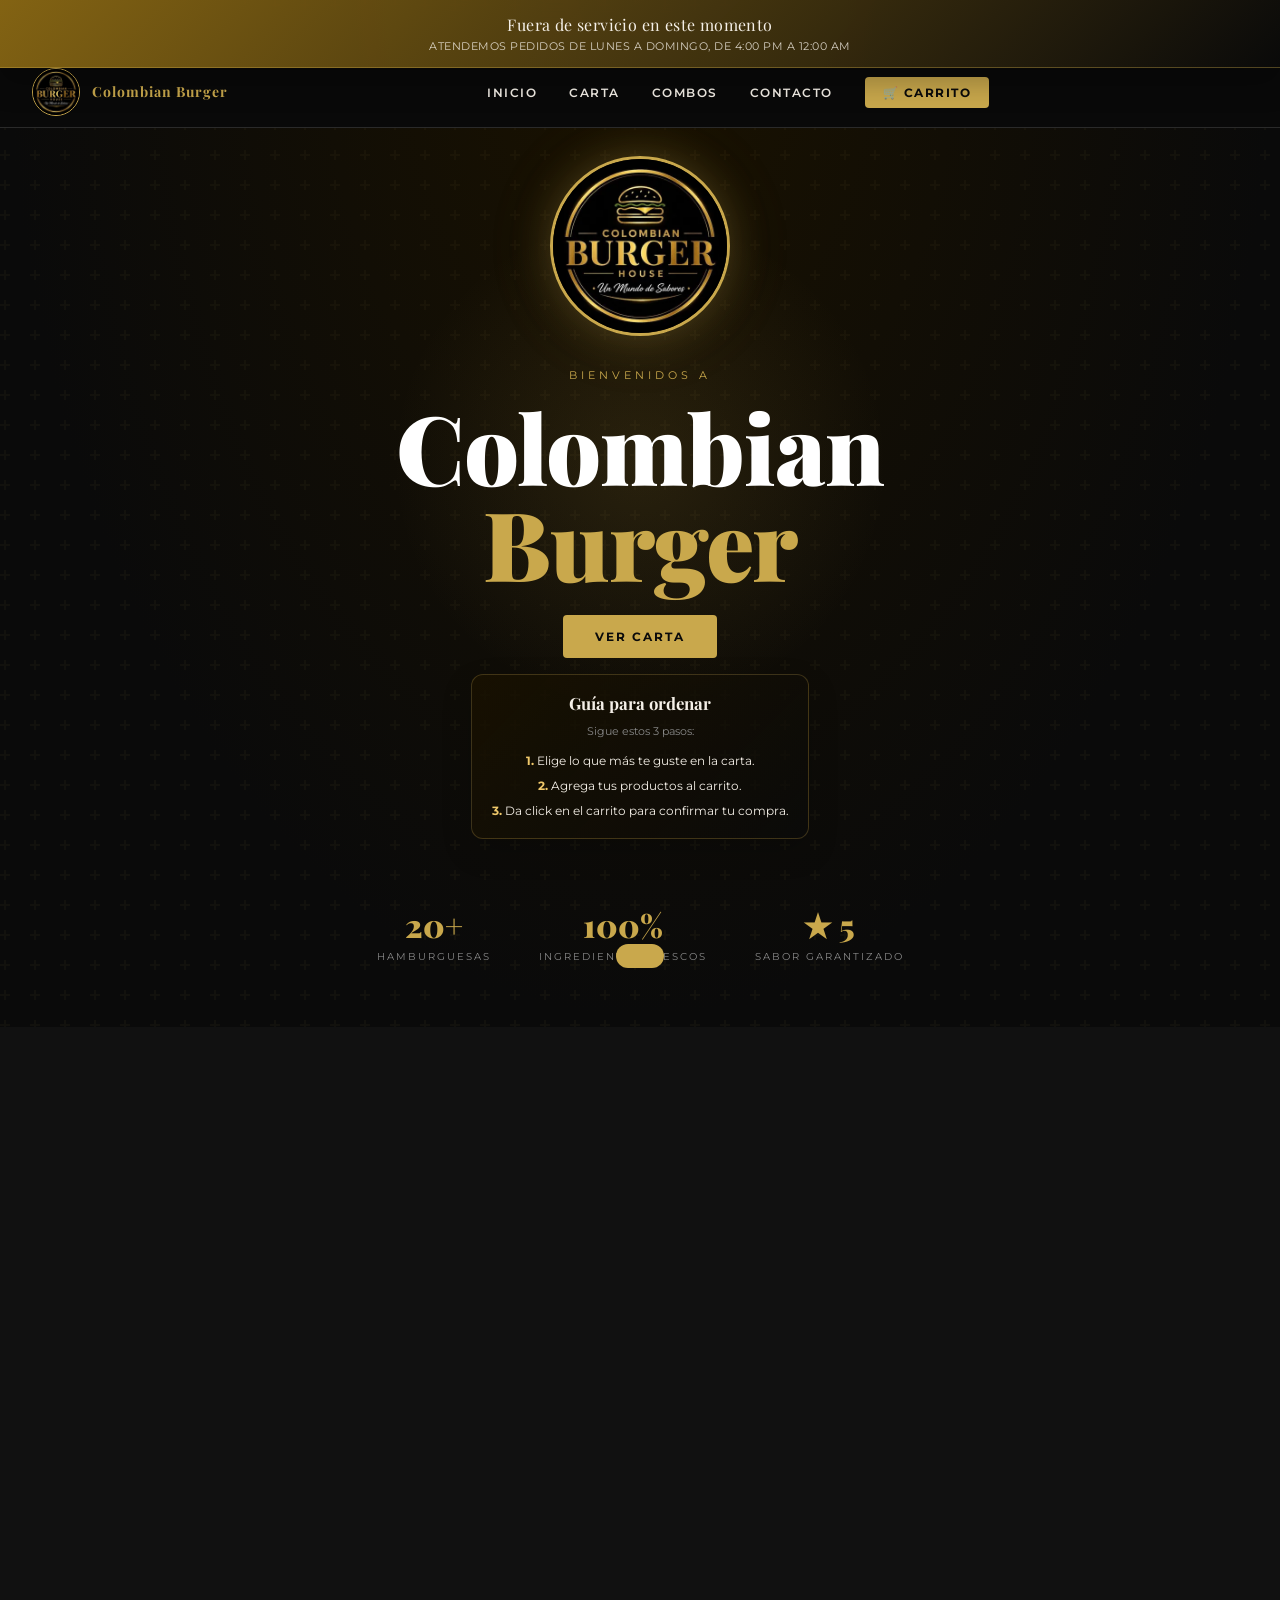
==== index.html @ 07d41d8b "Placehober" ====
﻿<!DOCTYPE html>
<html lang="es">
<head>
<meta charset="UTF-8">
<meta name="viewport" content="width=device-width, initial-scale=1.0">
<title>Colombian Burger House – Un Mundo de Sabores</title>
<link rel="preconnect" href="https://fonts.googleapis.com">
<link rel="preconnect" href="https://fonts.gstatic.com" crossorigin>
<link rel="preload" as="image" href="./Images/logo.webp" fetchpriority="high">
<link rel="icon" type="image/webp" href="./Images/logo.webp">
<link href="https://fonts.googleapis.com/css2?family=Playfair+Display:wght@700;900&family=Montserrat:wght@400;500;600;700&family=Dancing+Script:wght@700&display=swap" rel="stylesheet">
<link rel="stylesheet" href="./styles.css">
<script src="./menu-data.js" defer></script>
<script src="./app.js" defer></script>
</head>
<body>

<div class="service-alert" id="serviceAlert">
  <div class="service-alert-title">Fuera de servicio en este momento</div>
  <div class="service-alert-text">Atendemos pedidos de lunes a domingo, de 4:00 pm a 12:00 am</div>
</div>

<!-- NAV -->
<nav>
  <a href="#inicio" class="nav-logo">
    <img src="./Images/logo.webp" alt="Logo Colombian Burger House" width="384" height="384" loading="eager" decoding="async" onerror="this.style.display='none'">
    <div class="nav-logo-text">
      <div class="brand">Colombian Burger</div>
    </div>
  </a>
  <ul class="nav-links" id="navLinks">
    <li><a href="#inicio">Inicio</a></li>
    <li><a href="#carta">Carta</a></li>
    <li><a href="#combos">Combos</a></li>
    <li><a href="#contacto">Contacto</a></li>
    <li><a href="#" class="cart-btn" onclick="toggleCart(event)">🛒 Carrito <span class="cart-badge" id="cartBadge">0</span></a></li>
  </ul>
  <div class="nav-actions">
    <a href="#" class="cart-btn mobile-cart-btn" onclick="toggleCart(event)" id="mobileCartBtn">🛒 <span class="cart-badge" id="cartBadge2">0</span></a>
    <div class="hamburger" onclick="toggleMenu()" id="hamburger">
      <span></span><span></span><span></span>
    </div>
  </div>
</nav>

<!-- HERO -->
<section id="inicio">
  <div class="hero-glow"></div>
  <img class="hero-logo" src="./Images/logo.webp" alt="Colombian Burger House" width="384" height="384" loading="eager" decoding="async" fetchpriority="high" onerror="this.outerHTML='<div style=\'width:180px;height:180px;border-radius:50%;border:3px solid var(--gold);background:#1a1200;display:flex;align-items:center;justify-content:center;font-size:4rem;margin-bottom:2rem;\'>🍔</div>'">
  <p class="hero-eyebrow">Bienvenidos a</p>
  <h1 class="hero-title">Colombian<br><span>Burger</span></h1>
  <div class="hero-cta">
    <a href="#carta" class="btn-primary">Ver Carta</a>
    <div class="hero-guide" aria-label="Guía rápida de uso de la página">
      <div class="hero-guide-label">Guía para ordenar</div>
      <div class="hero-guide-text">Sigue estos 3 pasos:</div>
      <ul class="hero-guide-list">
        <li><strong>1.</strong> Elige lo que más te guste en la carta.</li>
        <li><strong>2.</strong> Agrega tus productos al carrito.</li>
        <li><strong>3.</strong> Da click en el carrito para confirmar tu compra.</li>
      </ul>
    </div>
  </div>
  <div class="hero-stats">
    <div class="stat"><div class="stat-num">20+</div><div class="stat-label">Hamburguesas</div></div>
    <div class="stat"><div class="stat-num">100%</div><div class="stat-label">Ingredientes Frescos</div></div>
    <div class="stat"><div class="stat-num">★ 5</div><div class="stat-label">Sabor Garantizado</div></div>
  </div>
</section>

<!-- CARTA -->
<section id="carta">
  <div class="section-header">
    <span class="section-eyebrow">Nuestra</span>
    <h2 class="section-title">Carta Completa</h2>
    <div class="gold-line"></div>
  </div>

  <div class="category-tabs" id="categoryTabs">
    <button class="tab-btn active" onclick="filterMenu('all', this)">Todo</button>
    <button class="tab-btn" onclick="filterMenu('hamburguesas', this)">🍔 Hamburguesas</button>
    <button class="tab-btn" onclick="filterMenu('perros', this)">🌭 Perros Calientes</button>
    <button class="tab-btn" onclick="filterMenu('favoritos', this)">⭐ Favoritos de la Casa</button>
    <button class="tab-btn" onclick="filterMenu('fast', this)">⚡ Fast Food</button>
    <button class="tab-btn" onclick="filterMenu('patacones', this)">🟡 Patacones</button>
    <button class="tab-btn" onclick="filterMenu('salchipapas', this)">🍟 Salchipapas</button>
    <button class="tab-btn" onclick="filterMenu('maicitos', this)">🌽 Maicitos</button>
    <button class="tab-btn" onclick="filterMenu('sandwiches', this)">🥪 Sándwiches</button>
    <button class="tab-btn" onclick="filterMenu('arepas', this)">🫓 Arepas</button>
    <button class="tab-btn" onclick="filterMenu('recomendados', this)">⭐ Recomendados</button>
    <button class="tab-btn" onclick="filterMenu('bebidas', this)">🥤 Bebidas</button>
    <button class="tab-btn" onclick="filterMenu('adicionales', this)">➕ Adicionales</button>
  </div>

  <div class="menu-grid" id="menuGrid"></div>
</section>

<!-- CONTACTO -->
<section id="contacto">
  <div class="section-header">
    <span class="section-eyebrow">Encuéntranos</span>
    <h2 class="section-title">Contacto</h2>
    <div class="gold-line"></div>
  </div>

  <div class="contact-grid">
    <div class="contact-info">
      <h3>Colombian Burger House</h3>
      <p>Somos más que una hamburguesería — somos una experiencia. Cada bite es un viaje de sabores colombianos únicos preparados con amor.</p>

      <div class="contact-item">
        <div class="contact-icon">📞</div>
        <div class="contact-item-text">
          <div class="contact-item-label">Teléfono / WhatsApp</div>
          <div class="contact-item-value">315 674 2767</div>
        </div>
      </div>

      <div class="contact-item">
        <div class="contact-icon">🕐</div>
        <div class="contact-item-text">
          <div class="contact-item-label">Horario</div>
          <div class="contact-item-value" id="businessHoursText">Lun – Dom: 4:00 pm – 12:00 am</div>
          <div class="contact-item-label" id="businessStatusText">Verificando horario...</div>
        </div>
      </div>

      <div class="contact-item">
        <div class="contact-icon">🍔</div>
        <div class="contact-item-text">
          <div class="contact-item-label">Servicio</div>
          <div class="contact-item-value">Domicilios · Para llevar · En sitio</div>
        </div>
      </div>
    </div>

    <div class="whatsapp-card">
      <span class="wa-icon">💬</span>
      <h3>¡Pide por WhatsApp!</h3>
      <p>La forma más rápida y fácil de hacer tu pedido. Escríbenos y te atendemos al instante.</p>
      <span class="wa-number">315 674 2767</span>
      <a href="https://wa.me/573156742767?text=Hola!%20Quiero%20hacer%20un%20pedido%20de%20Colombian%20Burger%20House%20%F0%9F%8D%94" target="_blank" rel="noopener noreferrer" class="btn-whatsapp">
        💬 Chatear ahora
      </a>
      <p class="whatsapp-response-note">Respuesta inmediata en horario de atención</p>
    </div>
  </div>
</section>

<!-- FOOTER -->
<footer>
  <div class="footer-logo">COLOMBIAN BURGER HOUSE</div>
  <div class="footer-sub">Un Mundo de Sabores</div>
  <div class="footer-links">
    <a href="#inicio">Inicio</a>
    <a href="#carta">Carta</a>
    <a href="#combos">Combos</a>
    <a href="#contacto">Contacto</a>
    <a href="https://wa.me/573156742767" target="_blank" rel="noopener noreferrer">WhatsApp</a>
  </div>
  <div class="footer-copy">© 2024 Colombian Burger House · Todos los derechos reservados</div>
  <div class="footer-hours">Horario: Lun – Dom · 4:00 pm – 12:00 am</div>
  <div class="footer-status" id="footerBusinessStatus">Verificando horario...</div>
</footer>

<!-- CART OVERLAY & SIDEBAR -->
<div class="cart-overlay" id="cartOverlay" onclick="toggleCart(event)"></div>
<div class="cart-sidebar" id="cartSidebar">
  <div class="cart-header">
    <h2>🛒 Tu Pedido</h2>
    <button class="close-cart" onclick="toggleCart(event)">✕</button>
  </div>
  <div class="cart-items" id="cartItems">
    <div class="cart-empty">
      <div class="empty-icon">🍔</div>
      <p>Tu carrito está vacío.<br>¡Agrega algo delicioso!</p>
    </div>
  </div>
  <div class="cart-footer" id="cartFooter" style="display:none;">
    <div class="cart-total-row">
      <span class="cart-total-label">Total</span>
      <span class="cart-total-num" id="cartTotal">$0</span>
    </div>
    <div class="cart-actions">
      <button class="whatsapp-order" onclick="orderWhatsApp()">💬 Pedir por WhatsApp</button>
      <button class="clear-cart-btn" onclick="clearCart()">Vaciar carrito</button>
    </div>
    <p class="cart-note">Serás redirigido a WhatsApp con tu pedido</p>
  </div>
</div>

<!-- TOAST -->
<div class="toast" id="toast"></div>
<div class="option-modal" id="optionModal" onclick="closeOptionModal(event)">
  <div class="option-card" onclick="event.stopPropagation()">
    <div class="option-title" id="optionModalTitle">Elige una opción</div>
    <div class="option-text" id="optionModalText">Selecciona el sabor para continuar.</div>
    <select class="option-select" id="optionSelect">
      <option value="">Selecciona una opción</option>
    </select>
    <div class="option-actions">
      <button class="btn-outline" type="button" onclick="closeOptionModal()">Cancelar</button>
      <button class="btn-primary" type="button" onclick="confirmOptionSelection()">Agregar</button>
    </div>
  </div>
</div>

<div class="option-modal" id="orderModal" onclick="closeOrderModal(event)">
  <div class="option-card" onclick="event.stopPropagation()">
    <div class="option-title">Completar pedido</div>
    <div class="option-text" id="orderModalIntro">Cuéntanos cómo quieres recibir tu pedido para enviarlo listo por WhatsApp.</div>
    <div class="order-form">
      <div class="field-group">
        <label class="field-label" for="serviceType">Tipo de pedido</label>
        <select class="field-select" id="serviceType" onchange="handleServiceTypeChange()">
          <option value="mesa">En mesa</option>
          <option value="domicilio">Domicilio</option>
          <option value="recoger">Para recoger</option>
        </select>
      </div>
      <div class="field-grid">
        <div class="field-group">
          <label class="field-label" for="customerName">Nombre</label>
          <input class="field-input" id="customerName" type="text" placeholder="Tu nombre">
        </div>
      </div>
      <div class="field-grid" id="mesaGrid" style="display:none;">
        <div class="field-group">
          <label class="field-label" for="tableNumber">Número de mesa</label>
          <input class="field-input" id="tableNumber" type="text" placeholder="Esta en el codigo QR del servilletero">
        </div>
      </div>
      <div class="field-grid" id="contactGrid" style="display:none;">
        <div class="field-group">
          <label class="field-label" for="customerPhone">Teléfono</label>
          <input class="field-input" id="customerPhone" type="tel" placeholder="Ej: 3001234567">
        </div>
        <div class="field-group">
          <label class="field-label" for="paymentMethod">Medio de pago</label>
          <select class="field-select" id="paymentMethod">
            <option value="">Selecciona una opción</option>
            <option value="Efectivo">Efectivo</option>
            <option value="Transferencia">Transferencia</option>
            <option value="Tarjeta">Tarjeta</option>
          </select>
        </div>
      </div>
      <div class="field-grid" id="deliveryGrid" style="display:none;">
        <div class="field-group">
          <label class="field-label" for="customerAddress">Dirección</label>
          <input class="field-input" id="customerAddress" type="text" placeholder="Ej: Calle 10 # 20-30">
        </div>
        <div class="field-group">
          <label class="field-label" for="customerNeighborhood">Barrio</label>
          <input class="field-input" id="customerNeighborhood" type="text" placeholder="Ej: Centro">
        </div>
      </div>
      <div class="field-group">
        <label class="field-label" for="orderNotes">Observaciones</label>
        <textarea class="field-textarea" id="orderNotes" placeholder="Ej: sin cebolla, pagaré con 50 mil, tocar al llegar"></textarea>
        <div class="field-note" id="orderFieldNote">Solo se mostrarán los campos que apliquen según el tipo de pedido.</div>
      </div>
    </div>
    <div class="option-actions order-actions">
      <button class="btn-outline" type="button" onclick="closeOrderModal()">Cancelar</button>
      <button class="btn-primary" type="button" onclick="submitOrderWhatsApp()">Enviar pedido</button>
    </div>
  </div>
</div>

<!-- SCROLL TOP -->
<button class="scroll-top" id="scrollTop" onclick="window.scrollTo({top:0,behavior:'smooth'})">↑</button>

</body>
</html>
---- styles.css ----
:root {
  --gold: #C9A84C;
  --gold-light: #F0C96B;
  --gold-dark: #8B6914;
  --black: #0A0A0A;
  --dark: #111111;
  --dark-card: #181818;
  --dark-border: #2a2a2a;
  --white: #FFFFFF;
  --off-white: #F5F0E8;
  --gray: #888;
}

* { margin: 0; padding: 0; box-sizing: border-box; }

html { scroll-behavior: smooth; }

body {
  font-family: 'Montserrat', sans-serif;
  background: var(--black);
  color: var(--white);
  min-height: 100vh;
  overflow-x: hidden;
}

.service-alert {
  position: fixed;
  top: 0;
  left: 0;
  right: 0;
  z-index: 1100;
  display: none;
  padding: 0.9rem 1.25rem;
  text-align: center;
  background:
    linear-gradient(135deg, rgba(139,105,20,0.94), rgba(10,10,10,0.98)),
    radial-gradient(circle at top, rgba(240,201,107,0.16), transparent 60%);
  border-bottom: 1px solid rgba(201,168,76,0.35);
  box-shadow: 0 14px 30px rgba(0,0,0,0.28);
  backdrop-filter: blur(10px);
}

.service-alert.open { display: block; }

.service-alert-title {
  font-family: 'Playfair Display', serif;
  font-size: 1rem;
  color: var(--off-white);
  letter-spacing: 0.4px;
  margin-bottom: 0.2rem;
}

.service-alert-text {
  font-size: 11px;
  color: rgba(245,240,232,0.82);
  letter-spacing: 0.5px;
  text-transform: uppercase;
}

body.service-alert-visible nav {
  top: 56px;
}

body.service-alert-visible #inicio {
  padding-top: 156px;
}

nav {
  position: fixed;
  top: 0;
  left: 0;
  right: 0;
  z-index: 1000;
  background: rgba(10,10,10,0.97);
  border-bottom: 1px solid var(--dark-border);
  backdrop-filter: blur(10px);
  display: flex;
  align-items: center;
  justify-content: space-between;
  padding: 0 2rem;
  height: 72px;
}

.nav-logo {
  display: flex;
  align-items: center;
  gap: 12px;
  text-decoration: none;
}

.nav-logo img {
  height: 48px;
  width: 48px;
  border-radius: 50%;
  object-fit: cover;
  border: 1.5px solid var(--gold);
}

.nav-logo-text {
  line-height: 1.1;
}

.nav-logo-text .brand {
  font-family: 'Playfair Display', serif;
  font-size: 14px;
  color: var(--gold);
  font-weight: 700;
  letter-spacing: 1px;
}

.nav-logo-text .sub {
  font-size: 9px;
  color: var(--gray);
  letter-spacing: 2px;
  text-transform: uppercase;
}

.nav-links {
  display: flex;
  gap: 2rem;
  list-style: none;
  align-items: center;
}

.nav-links a {
  text-decoration: none;
  color: var(--off-white);
  font-size: 12px;
  font-weight: 600;
  letter-spacing: 1.5px;
  text-transform: uppercase;
  transition: color 0.2s;
}

.nav-links a:hover { color: var(--gold); }

.nav-actions {
  display: flex;
  gap: 1rem;
  align-items: center;
}

.cart-btn {
  background: var(--gold);
  color: var(--black) !important;
  padding: 8px 18px !important;
  border-radius: 4px;
  font-weight: 700 !important;
  position: relative;
  transition: background 0.2s !important;
}

.cart-btn:hover { background: var(--gold-light) !important; color: var(--black) !important; }

.mobile-cart-btn {
  display: none;
  font-size: 12px;
  font-weight: 700;
  letter-spacing: 1px;
  text-transform: uppercase;
  padding: 8px 14px !important;
  text-decoration: none;
  align-items: center;
  justify-content: center;
}

.cart-badge {
  position: absolute;
  top: -6px;
  right: -6px;
  background: #e74c3c;
  color: white;
  border-radius: 50%;
  width: 18px;
  height: 18px;
  font-size: 10px;
  display: flex;
  align-items: center;
  justify-content: center;
  font-weight: 700;
  display: none;
}

.hamburger { display: none; flex-direction: column; gap: 5px; cursor: pointer; }
.hamburger span { display: block; width: 24px; height: 2px; background: var(--gold); border-radius: 2px; }

#inicio {
  min-height: 100vh;
  display: flex;
  flex-direction: column;
  align-items: center;
  justify-content: center;
  text-align: center;
  padding: 100px 2rem 4rem;
  position: relative;
  background: radial-gradient(ellipse at center top, #1a1200 0%, var(--black) 70%);
  overflow: hidden;
}

#inicio::before {
  content: '';
  position: absolute;
  inset: 0;
  background: url("data:image/svg+xml,%3Csvg width='60' height='60' viewBox='0 0 60 60' xmlns='http://www.w3.org/2000/svg'%3E%3Cg fill='none' fill-rule='evenodd'%3E%3Cg fill='%23C9A84C' fill-opacity='0.04'%3E%3Cpath d='M36 34v-4h-2v4h-4v2h4v4h2v-4h4v-2h-4zm0-30V0h-2v4h-4v2h4v4h2V6h4V4h-4zM6 34v-4H4v4H0v2h4v4h2v-4h4v-2H6zM6 4V0H4v4H0v2h4v4h2V6h4V4H6z'/%3E%3C/g%3E%3C/g%3E%3C/svg%3E");
  opacity: 1;
}

.hero-glow {
  position: absolute;
  width: 500px;
  height: 500px;
  border-radius: 50%;
  background: radial-gradient(circle, rgba(201,168,76,0.12) 0%, transparent 70%);
  top: 50%;
  left: 50%;
  transform: translate(-50%, -60%);
  pointer-events: none;
}

.hero-logo {
  width: 180px;
  height: 180px;
  border-radius: 50%;
  border: 3px solid var(--gold);
  box-shadow: 0 0 40px rgba(201,168,76,0.25), 0 0 80px rgba(201,168,76,0.08);
  margin-bottom: 2rem;
  object-fit: cover;
  position: relative;
  animation: fadeInDown 0.8s ease both;
}

@keyframes fadeInDown {
  from { opacity: 0; transform: translateY(-30px); }
  to { opacity: 1; transform: translateY(0); }
}

@keyframes fadeInUp {
  from { opacity: 0; transform: translateY(30px); }
  to { opacity: 1; transform: translateY(0); }
}

.hero-eyebrow {
  font-size: 11px;
  letter-spacing: 4px;
  text-transform: uppercase;
  color: var(--gold);
  margin-bottom: 1rem;
  animation: fadeInUp 0.8s 0.2s ease both;
}

.hero-title {
  font-family: 'Playfair Display', serif;
  font-size: clamp(2.8rem, 8vw, 6rem);
  font-weight: 900;
  line-height: 1;
  letter-spacing: -1px;
  margin-bottom: 0.3rem;
  animation: fadeInUp 0.8s 0.3s ease both;
}

.hero-title span { color: var(--gold); }

.hero-sub {
  font-family: 'Dancing Script', cursive;
  font-size: clamp(1.2rem, 3vw, 1.8rem);
  color: var(--gold-light);
  margin-bottom: 2.5rem;
  animation: fadeInUp 0.8s 0.4s ease both;
}

.hero-cta {
  display: flex;
  flex-direction: column;
  gap: 1.25rem;
  justify-content: center;
  align-items: center;
  margin-top: 1.25rem;
  animation: fadeInUp 0.8s 0.5s ease both;
}

.btn-primary {
  background: var(--gold);
  color: var(--black);
  text-decoration: none;
  padding: 14px 32px;
  font-weight: 700;
  font-size: 12px;
  letter-spacing: 2px;
  text-transform: uppercase;
  border-radius: 4px;
  transition: background-color 0.2s, color 0.2s, transform 0.2s;
  border: none;
  cursor: pointer;
}

.btn-primary:hover { background: var(--gold-light); transform: translateY(-2px); }

.btn-outline {
  border: 1.5px solid var(--gold);
  color: var(--gold);
  text-decoration: none;
  padding: 14px 32px;
  font-weight: 700;
  font-size: 12px;
  letter-spacing: 2px;
  text-transform: uppercase;
  border-radius: 4px;
  transition: background-color 0.2s, color 0.2s, transform 0.2s, border-color 0.2s;
  cursor: pointer;
  background: transparent;
}

.btn-outline:hover { background: rgba(201,168,76,0.1); transform: translateY(-2px); }

.hero-guide {
  max-width: 460px;
  padding: 1.1rem 1.2rem;
  border-radius: 12px;
  border: 1px solid rgba(201,168,76,0.25);
  background: linear-gradient(135deg, rgba(26,18,0,0.78), rgba(10,10,10,0.62));
  box-shadow: 0 12px 30px rgba(0,0,0,0.18);
  text-align: center;
  backdrop-filter: blur(4px);
  margin: 0 auto;
}

.hero-guide-label {
  font-family: 'Playfair Display', serif;
  font-size: 1.05rem;
  font-weight: 700;
  color: var(--off-white);
  margin-bottom: 0.55rem;
}

.hero-guide-text {
  font-size: 11px;
  color: var(--gray);
  line-height: 1.6;
  margin-bottom: 0.7rem;
}

.hero-guide-list {
  list-style: none;
  padding: 0;
  margin: 0;
  display: grid;
  gap: 0.45rem;
}

.hero-guide-list li {
  font-size: 12px;
  color: var(--off-white);
  line-height: 1.5;
  text-align: center;
}

.hero-guide-whatsapp { color: #25D366; }

.hero-guide-list strong { color: var(--gold-light); }

.hero-cta {
  flex-direction: column;
  align-items: center;
  gap: 1rem;
}

.hero-stats {
  display: flex;
  gap: 3rem;
  margin-top: 4rem;
  animation: fadeInUp 0.8s 0.6s ease both;
  flex-wrap: wrap;
  justify-content: center;
}

.stat { text-align: center; }
.stat-num { font-family: 'Playfair Display', serif; font-size: 2rem; color: var(--gold); font-weight: 900; }
.stat-label { font-size: 10px; letter-spacing: 2px; text-transform: uppercase; color: var(--gray); margin-top: 4px; }

section { padding: 80px 2rem; }

.section-header {
  text-align: center;
  margin-bottom: 3rem;
}

.section-eyebrow {
  font-size: 10px;
  letter-spacing: 4px;
  text-transform: uppercase;
  color: var(--gold);
  margin-bottom: 0.75rem;
  display: block;
}

.section-title {
  font-family: 'Playfair Display', serif;
  font-size: clamp(1.8rem, 4vw, 2.8rem);
  font-weight: 900;
  line-height: 1.1;
}

.gold-line {
  width: 60px;
  height: 2px;
  background: var(--gold);
  margin: 1rem auto 0;
  border-radius: 2px;
}

#carta { background: var(--dark); }
.combos-section { background: var(--black); }

.category-tabs {
  display: flex;
  gap: 0.5rem;
  justify-content: center;
  flex-wrap: wrap;
  margin-bottom: 3rem;
}

.tab-btn {
  background: transparent;
  border: 1.5px solid var(--dark-border);
  color: var(--gray);
  padding: 10px 24px;
  font-family: 'Montserrat', sans-serif;
  font-size: 11px;
  font-weight: 600;
  letter-spacing: 1.5px;
  text-transform: uppercase;
  border-radius: 30px;
  cursor: pointer;
  transition: background-color 0.2s, color 0.2s, border-color 0.2s, transform 0.2s;
}

.tab-btn:hover { border-color: var(--gold); color: var(--gold); }
.tab-btn.active { background: var(--gold); border-color: var(--gold); color: var(--black); }

.menu-grid {
  display: grid;
  grid-template-columns: repeat(auto-fill, minmax(280px, 1fr));
  gap: 1.5rem;
  max-width: 1200px;
  margin: 0 auto;
}

#carta,
#contacto,
footer {
  content-visibility: auto;
  contain-intrinsic-size: 1px 1200px;
}

.menu-grid.menu-grid-sections {
  display: flex;
  flex-direction: column;
  gap: 2rem;
}

.menu-section {
  width: 100%;
}

.menu-section-header {
  margin-bottom: 1rem;
  padding: 0 0.25rem;
}

.menu-section-kicker {
  display: inline-block;
  font-size: 10px;
  font-weight: 700;
  letter-spacing: 3px;
  text-transform: uppercase;
  color: var(--off-white);
  background: rgba(201,168,76,0.14);
  border: 1px solid rgba(201,168,76,0.2);
  border-radius: 999px;
  padding: 0.6rem 0.95rem;
}

.menu-section-grid {
  display: grid;
  grid-template-columns: repeat(auto-fill, minmax(280px, 1fr));
  gap: 1.5rem;
}

.product-card {
  background: var(--dark-card);
  border: 1px solid var(--dark-border);
  border-radius: 12px;
  overflow: hidden;
  transition: transform 0.3s, box-shadow 0.3s, border-color 0.3s;
  display: flex;
  flex-direction: column;
}

.product-card:hover {
  border-color: var(--gold-dark);
  transform: translateY(-4px);
  box-shadow: 0 12px 40px rgba(201,168,76,0.12);
}

.product-img {
  width: 100%;
  height: 200px;
  object-fit: cover;
  display: block;
  background: #1a1a1a;
}

.product-img-placeholder {
  width: 100%;
  height: 180px;
  background: linear-gradient(135deg, #1a1200, #2a1e00);
  display: flex;
  align-items: center;
  justify-content: center;
  font-size: 3rem;
}

.product-body {
  padding: 1.25rem;
  flex: 1;
  display: flex;
  flex-direction: column;
}

.product-badge {
  font-size: 9px;
  font-weight: 700;
  letter-spacing: 1.5px;
  text-transform: uppercase;
  color: var(--gold-dark);
  background: rgba(201,168,76,0.12);
  border-radius: 20px;
  padding: 3px 10px;
  display: inline-block;
  margin-bottom: 0.6rem;
  width: fit-content;
}

.product-name {
  font-family: 'Playfair Display', serif;
  font-size: 1.1rem;
  font-weight: 700;
  margin-bottom: 0.4rem;
  color: var(--off-white);
  line-height: 1.2;
}

.product-desc {
  font-size: 11.5px;
  color: var(--gray);
  line-height: 1.6;
  flex: 1;
  margin-bottom: 1rem;
}

.product-footer {
  display: flex;
  align-items: center;
  justify-content: space-between;
  gap: 0.75rem;
}

.product-price {
  font-family: 'Playfair Display', serif;
  font-size: 1.3rem;
  font-weight: 900;
  color: var(--gold);
}

.add-btn {
  background: var(--gold);
  color: var(--black);
  border: none;
  border-radius: 6px;
  padding: 8px 16px;
  font-family: 'Montserrat', sans-serif;
  font-size: 11px;
  font-weight: 700;
  letter-spacing: 1px;
  text-transform: uppercase;
  cursor: pointer;
  transition: background-color 0.2s, color 0.2s, transform 0.2s;
  white-space: nowrap;
}

.add-btn:hover { background: var(--gold-light); transform: scale(1.04); }
.add-btn:active { transform: scale(0.97); }

.cart-overlay {
  display: none;
}

.cart-overlay.open { opacity: 1; pointer-events: all; }

.cart-sidebar {
  position: fixed;
  right: 1rem;
  bottom: 1rem;
  top: auto;
  height: auto;
  width: min(380px, calc(100vw - 2rem));
  max-height: 68vh;
  background: var(--dark-card);
  border: 1px solid var(--dark-border);
  border-radius: 16px;
  z-index: 2500;
  transform: translateY(calc(100% + 1.25rem));
  opacity: 0;
  pointer-events: none;
  transition: transform 0.35s cubic-bezier(0.4,0,0.2,1), opacity 0.25s ease;
  display: flex;
  flex-direction: column;
  box-shadow: 0 16px 40px rgba(0,0,0,0.35);
  overflow: hidden;
}

.cart-sidebar.open {
  transform: translateY(0);
  opacity: 1;
  pointer-events: all;
}

.cart-header {
  padding: 1rem 1.1rem;
  border-bottom: 1px solid var(--dark-border);
  display: flex;
  align-items: center;
  justify-content: space-between;
}

.cart-header h2 {
  font-family: 'Playfair Display', serif;
  font-size: 1.1rem;
  color: var(--gold);
}

.close-cart {
  background: none;
  border: 1.5px solid var(--dark-border);
  color: var(--white);
  width: 32px;
  height: 32px;
  border-radius: 50%;
  cursor: pointer;
  font-size: 16px;
  display: flex;
  align-items: center;
  justify-content: center;
  transition: color 0.2s, border-color 0.2s, transform 0.2s;
}

.close-cart:hover { border-color: var(--gold); color: var(--gold); }

.cart-items { flex: 1; overflow-y: auto; padding: 0.9rem 1.1rem; }

.cart-empty {
  text-align: center;
  padding: 1.8rem 0.5rem;
  color: var(--gray);
}

.cart-empty .empty-icon { font-size: 3rem; margin-bottom: 1rem; }
.cart-empty p { font-size: 13px; }

.cart-item {
  display: flex;
  gap: 12px;
  padding: 12px 0;
  border-bottom: 1px solid var(--dark-border);
  align-items: flex-start;
}

.cart-item-icon { font-size: 1.8rem; min-width: 42px; text-align: center; }

.cart-item-info { flex: 1; }
.cart-item-name { font-size: 13px; font-weight: 600; margin-bottom: 4px; }
.cart-item-price { font-size: 12px; color: var(--gold); }

.cart-item-qty {
  display: flex;
  align-items: center;
  gap: 8px;
  margin-top: 6px;
}

.qty-btn {
  background: var(--dark-border);
  border: none;
  color: var(--white);
  width: 24px;
  height: 24px;
  border-radius: 4px;
  cursor: pointer;
  font-size: 14px;
  display: flex;
  align-items: center;
  justify-content: center;
  transition: background 0.2s;
}

.qty-btn:hover { background: var(--gold); color: var(--black); }
.qty-num { font-size: 13px; font-weight: 600; min-width: 20px; text-align: center; }

.remove-item { background: none; border: none; color: #666; cursor: pointer; font-size: 16px; padding: 4px; transition: color 0.2s; }
.remove-item:hover { color: #e74c3c; }

.cart-footer {
  padding: 1rem 1.1rem 1.1rem;
  border-top: 1px solid var(--dark-border);
}

.cart-total-row { display: flex; justify-content: space-between; align-items: center; margin-bottom: 1rem; }
.cart-total-label { font-size: 13px; color: var(--gray); text-transform: uppercase; letter-spacing: 1px; }
.cart-total-num { font-family: 'Playfair Display', serif; font-size: 1.5rem; color: var(--gold); font-weight: 900; }

.whatsapp-order {
  background: #25D366;
  color: white;
  border: none;
  width: 100%;
  padding: 14px;
  border-radius: 8px;
  font-family: 'Montserrat', sans-serif;
  font-size: 13px;
  font-weight: 700;
  letter-spacing: 1px;
  text-transform: uppercase;
  cursor: pointer;
  display: flex;
  align-items: center;
  justify-content: center;
  gap: 8px;
  transition: all 0.2s;
}

.whatsapp-order:hover { background: #1da851; transform: translateY(-1px); }

.cart-sidebar.has-items {
  right: 1rem;
  bottom: 1rem;
}

.cart-note {
  font-size: 10px;
  color: var(--gray);
  text-align: center;
  margin-top: 0.75rem;
  letter-spacing: 0.5px;
}

.combo-card {
  background: linear-gradient(135deg, #1a1200, #2a1e00);
  border: 1px solid var(--gold-dark);
  border-radius: 12px;
  padding: 1.5rem;
  position: relative;
  overflow: hidden;
  transition: transform 0.3s, box-shadow 0.3s, border-color 0.3s;
}

.combo-card::before {
  content: '';
  position: absolute;
  top: -40px;
  right: -40px;
  width: 120px;
  height: 120px;
  border-radius: 50%;
  background: rgba(201,168,76,0.08);
  pointer-events: none;
}

.combo-card:hover { transform: translateY(-3px); box-shadow: 0 12px 40px rgba(201,168,76,0.15); border-color: var(--gold); }

.combo-tag { font-size: 9px; font-weight: 700; letter-spacing: 2px; text-transform: uppercase; color: var(--gold); margin-bottom: 0.5rem; }
.combo-name { font-family: 'Playfair Display', serif; font-size: 1.1rem; font-weight: 700; margin-bottom: 0.5rem; }
.combo-desc { font-size: 11.5px; color: var(--gray); line-height: 1.6; margin-bottom: 1rem; }
.combo-price { font-family: 'Playfair Display', serif; font-size: 1.4rem; color: var(--gold); font-weight: 900; }

#contacto { background: var(--dark); }

.contact-grid {
  max-width: 1000px;
  margin: 0 auto;
  display: grid;
  grid-template-columns: 1fr 1fr;
  gap: 3rem;
  align-items: start;
}

.contact-info h3 {
  font-family: 'Playfair Display', serif;
  font-size: 1.5rem;
  margin-bottom: 1rem;
  color: var(--gold);
}

.contact-info p {
  font-size: 14px;
  color: var(--gray);
  line-height: 1.8;
  margin-bottom: 2rem;
}

.contact-item {
  display: flex;
  align-items: center;
  gap: 12px;
  margin-bottom: 1rem;
}

.contact-icon {
  width: 40px;
  height: 40px;
  background: rgba(201,168,76,0.1);
  border: 1px solid var(--gold-dark);
  border-radius: 8px;
  display: flex;
  align-items: center;
  justify-content: center;
  font-size: 18px;
  flex-shrink: 0;
}

.contact-item-text { font-size: 13px; }
.contact-item-label { color: var(--gray); font-size: 10px; text-transform: uppercase; letter-spacing: 1px; }
.contact-item-value { color: var(--off-white); font-weight: 600; }
.status-open { color: #25D366; }
.status-closed { color: #ff8a65; }

.whatsapp-card {
  background: linear-gradient(135deg, #0a2a12, #0d3318);
  border: 1px solid #25D366;
  border-radius: 16px;
  padding: 2rem;
  text-align: center;
}

.wa-icon { font-size: 3.5rem; margin-bottom: 1rem; display: block; }

.whatsapp-card h3 {
  font-family: 'Playfair Display', serif;
  font-size: 1.3rem;
  margin-bottom: 0.5rem;
  color: #25D366;
}

.whatsapp-card p { font-size: 13px; color: #888; margin-bottom: 1.5rem; line-height: 1.6; }

.wa-number {
  font-family: 'Playfair Display', serif;
  font-size: 1.6rem;
  color: #25D366;
  font-weight: 700;
  margin-bottom: 1.5rem;
  display: block;
}

.btn-whatsapp {
  display: inline-flex;
  align-items: center;
  gap: 8px;
  background: #25D366;
  color: white;
  text-decoration: none;
  padding: 14px 28px;
  border-radius: 8px;
  font-weight: 700;
  font-size: 13px;
  letter-spacing: 1px;
  transition: background-color 0.2s, transform 0.2s;
}

.btn-whatsapp:hover { background: #1da851; transform: translateY(-2px); }

.whatsapp-response-note {
  font-size: 11px !important;
  color: #555 !important;
  margin-top: 1rem;
}

footer {
  background: var(--black);
  border-top: 1px solid var(--dark-border);
  padding: 3rem 2rem;
  text-align: center;
}

footer .footer-logo { font-family: 'Playfair Display', serif; font-size: 1.4rem; color: var(--gold); font-weight: 900; margin-bottom: 0.5rem; }
footer .footer-sub { font-family: 'Dancing Script', cursive; font-size: 1rem; color: var(--gold-dark); margin-bottom: 1.5rem; }
footer .footer-copy { font-size: 11px; color: var(--gray); letter-spacing: 0.5px; }
.footer-hours { font-size: 11px; color: var(--off-white); margin-top: 0.8rem; }
.footer-status { font-size: 11px; margin-top: 0.35rem; letter-spacing: 0.4px; }

.footer-links { display: flex; gap: 2rem; justify-content: center; margin-bottom: 1.5rem; flex-wrap: wrap; }
.footer-links a { text-decoration: none; color: var(--gray); font-size: 11px; letter-spacing: 1px; text-transform: uppercase; transition: color 0.2s; }
.footer-links a:hover { color: var(--gold); }

.toast {
  position: fixed;
  bottom: 2rem;
  left: 50%;
  transform: translateX(-50%) translateY(100px);
  background: var(--gold);
  color: var(--black);
  padding: 12px 24px;
  border-radius: 30px;
  font-size: 13px;
  font-weight: 700;
  z-index: 3000;
  transition: transform 0.3s ease;
  pointer-events: none;
  white-space: nowrap;
}

.toast.show { transform: translateX(-50%) translateY(0); }

.option-modal {
  position: fixed;
  inset: 0;
  background: rgba(0,0,0,0.72);
  display: none;
  align-items: center;
  justify-content: center;
  padding: 1.25rem;
  z-index: 3200;
}

.option-modal.open { display: flex; }

.option-card {
  width: min(100%, 420px);
  background: var(--dark-card);
  border: 1px solid var(--gold-dark);
  border-radius: 16px;
  padding: 1.4rem;
  box-shadow: 0 18px 50px rgba(0,0,0,0.45);
}

.option-title {
  font-family: 'Playfair Display', serif;
  font-size: 1.35rem;
  color: var(--gold);
  margin-bottom: 0.5rem;
}

.option-text {
  font-size: 12px;
  color: var(--gray);
  line-height: 1.6;
  margin-bottom: 1rem;
}

.option-select {
  width: 100%;
  background: #121212;
  color: var(--off-white);
  border: 1px solid var(--dark-border);
  border-radius: 8px;
  padding: 12px 14px;
  font-family: 'Montserrat', sans-serif;
  font-size: 13px;
  margin-bottom: 1rem;
  outline: none;
}

.option-select:focus { border-color: var(--gold); }

.option-actions {
  display: flex;
  gap: 0.75rem;
  justify-content: flex-end;
}

.order-actions {
  margin-top: 1rem;
}

.order-form {
  display: grid;
  gap: 0.9rem;
}

.field-group {
  display: grid;
  gap: 0.4rem;
}

.field-label {
  font-size: 11px;
  color: var(--off-white);
  font-weight: 600;
  letter-spacing: 0.6px;
  text-transform: uppercase;
}

.field-input,
.field-textarea,
.field-select {
  width: 100%;
  background: #121212;
  color: var(--off-white);
  border: 1px solid var(--dark-border);
  border-radius: 8px;
  padding: 12px 14px;
  font-family: 'Montserrat', sans-serif;
  font-size: 13px;
  outline: none;
}

.field-textarea {
  min-height: 88px;
  resize: vertical;
}

.field-input:focus,
.field-textarea:focus,
.field-select:focus { border-color: var(--gold); }

.field-input::placeholder,
.field-textarea::placeholder {
  color: #767676;
}

.field-grid {
  display: grid;
  grid-template-columns: 1fr 1fr;
  gap: 0.85rem;
}

.field-note {
  font-size: 13px;
  color: #767676;
  line-height: 1.45;
  margin-top: -0.2rem;
}

.cart-actions {
  display: grid;
  gap: 0.75rem;
}

.clear-cart-btn {
  background: transparent;
  color: var(--gray);
  border: 1px solid var(--dark-border);
  width: 100%;
  padding: 12px;
  border-radius: 8px;
  font-family: 'Montserrat', sans-serif;
  font-size: 12px;
  font-weight: 700;
  letter-spacing: 1px;
  text-transform: uppercase;
  cursor: pointer;
  transition: color 0.2s, border-color 0.2s, transform 0.2s;
}

.clear-cart-btn:hover {
  border-color: #e74c3c;
  color: #e74c3c;
}

.scroll-top {
  position: fixed;
  bottom: 2rem;
  right: 2rem;
  background: var(--gold);
  color: var(--black);
  border: none;
  width: 44px;
  height: 44px;
  border-radius: 50%;
  font-size: 18px;
  cursor: pointer;
  opacity: 0;
  pointer-events: none;
  transition: opacity 0.3s;
  z-index: 999;
  display: flex;
  align-items: center;
  justify-content: center;
}

.scroll-top.visible { opacity: 1; pointer-events: all; }

@media (prefers-reduced-motion: reduce) {
  html { scroll-behavior: auto; }

  *, *::before, *::after {
    animation-duration: 0.01ms !important;
    animation-iteration-count: 1 !important;
    transition-duration: 0.01ms !important;
    scroll-behavior: auto !important;
  }
}

@media (max-width: 768px) {
  body.service-alert-visible nav { top: 64px; }
  body.service-alert-visible #inicio { padding-top: 172px; }
  nav { padding: 0 1.25rem; }
  .nav-links {
    display: none;
    flex-direction: column;
    position: absolute;
    top: 72px;
    left: 0;
    right: 0;
    background: rgba(10,10,10,0.98);
    border-top: 1px solid var(--dark-border);
    padding: 1.5rem;
    gap: 1.5rem;
  }
  .nav-links.mobile-open { display: flex; }
  .hamburger { display: flex; }
  .mobile-cart-btn { display: flex; }
  .contact-grid { grid-template-columns: 1fr; gap: 2rem; }
  section { padding: 60px 1.25rem; }
  .hero-stats { gap: 2rem; }
  .hero-guide { max-width: 100%; }
  .menu-grid { grid-template-columns: repeat(auto-fill, minmax(240px, 1fr)); gap: 1rem; }
  .menu-section-grid { grid-template-columns: repeat(auto-fill, minmax(240px, 1fr)); gap: 1rem; }
  .cart-sidebar {
    right: 0.75rem;
    bottom: 0.75rem;
    width: calc(100vw - 1.5rem);
    max-height: 62vh;
  }
  .field-grid { grid-template-columns: 1fr; }
  nav,
  .service-alert,
  .hero-guide {
    backdrop-filter: none;
  }
}
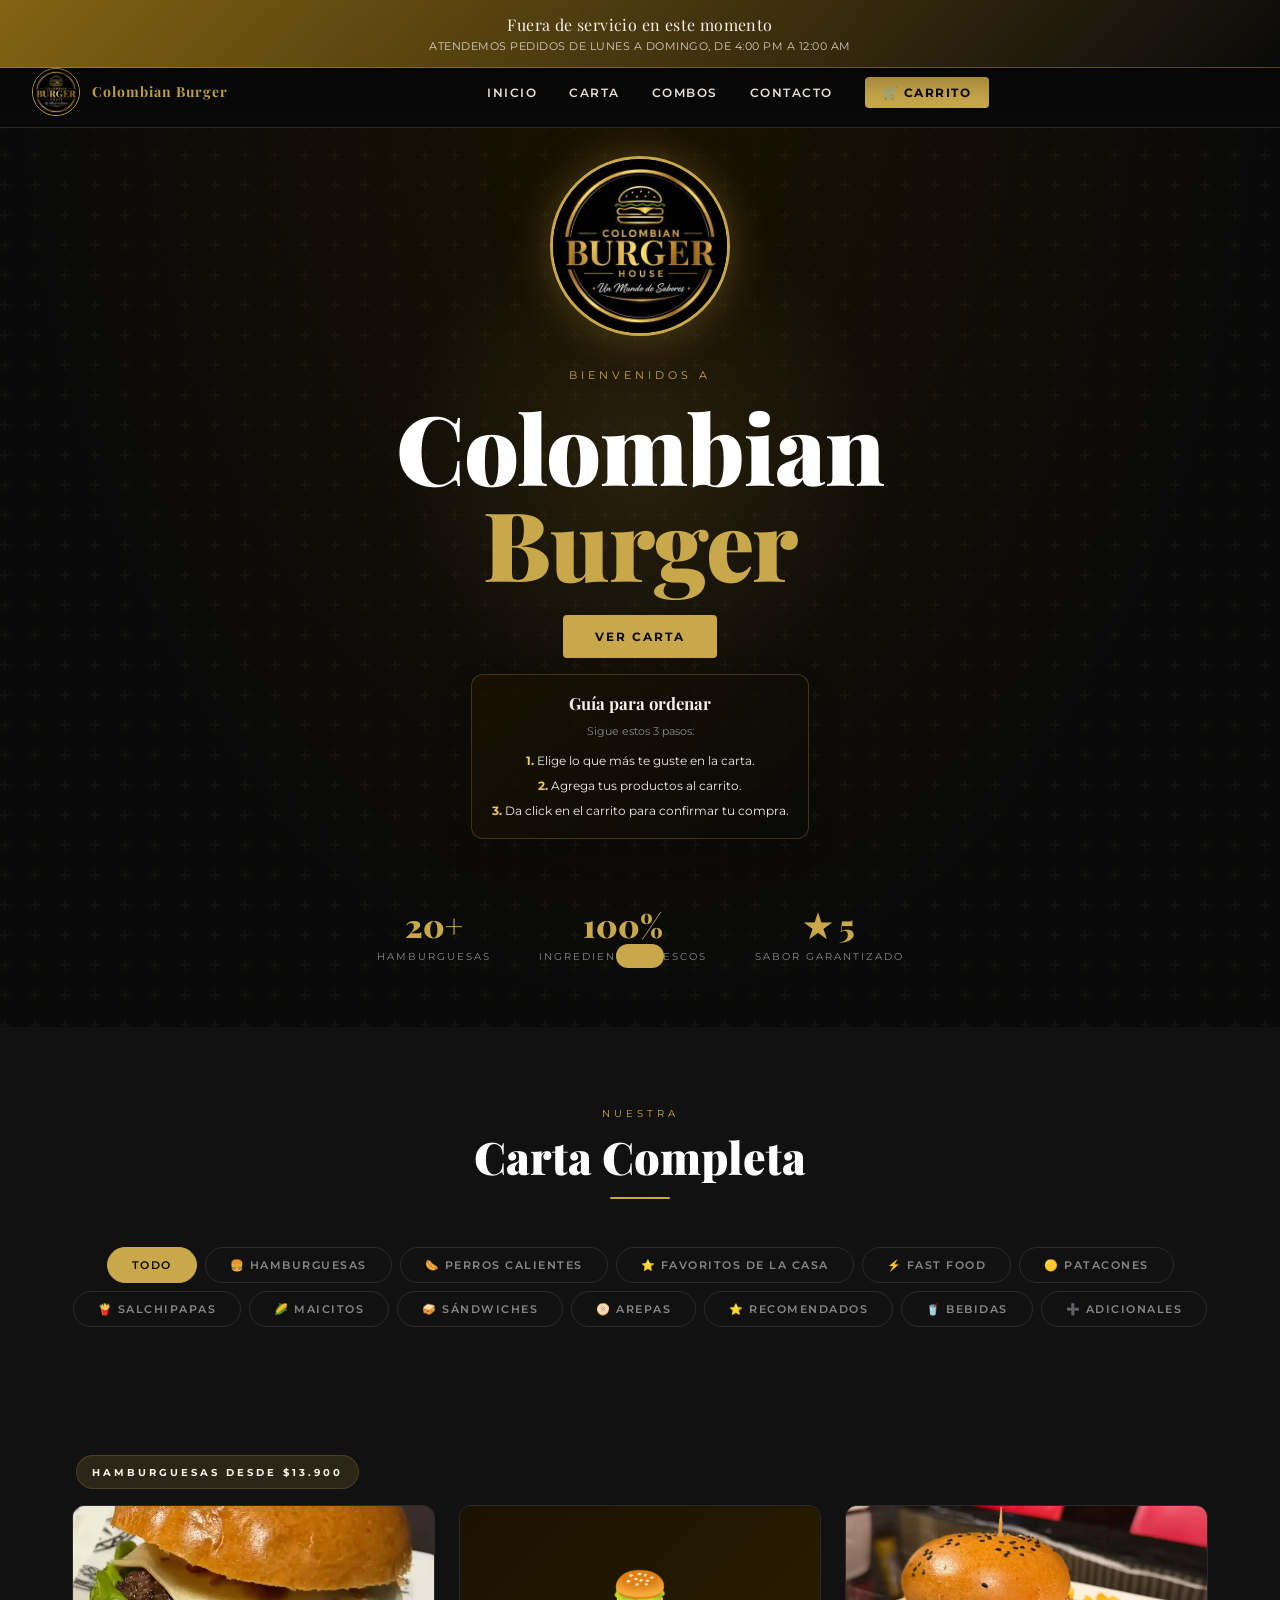
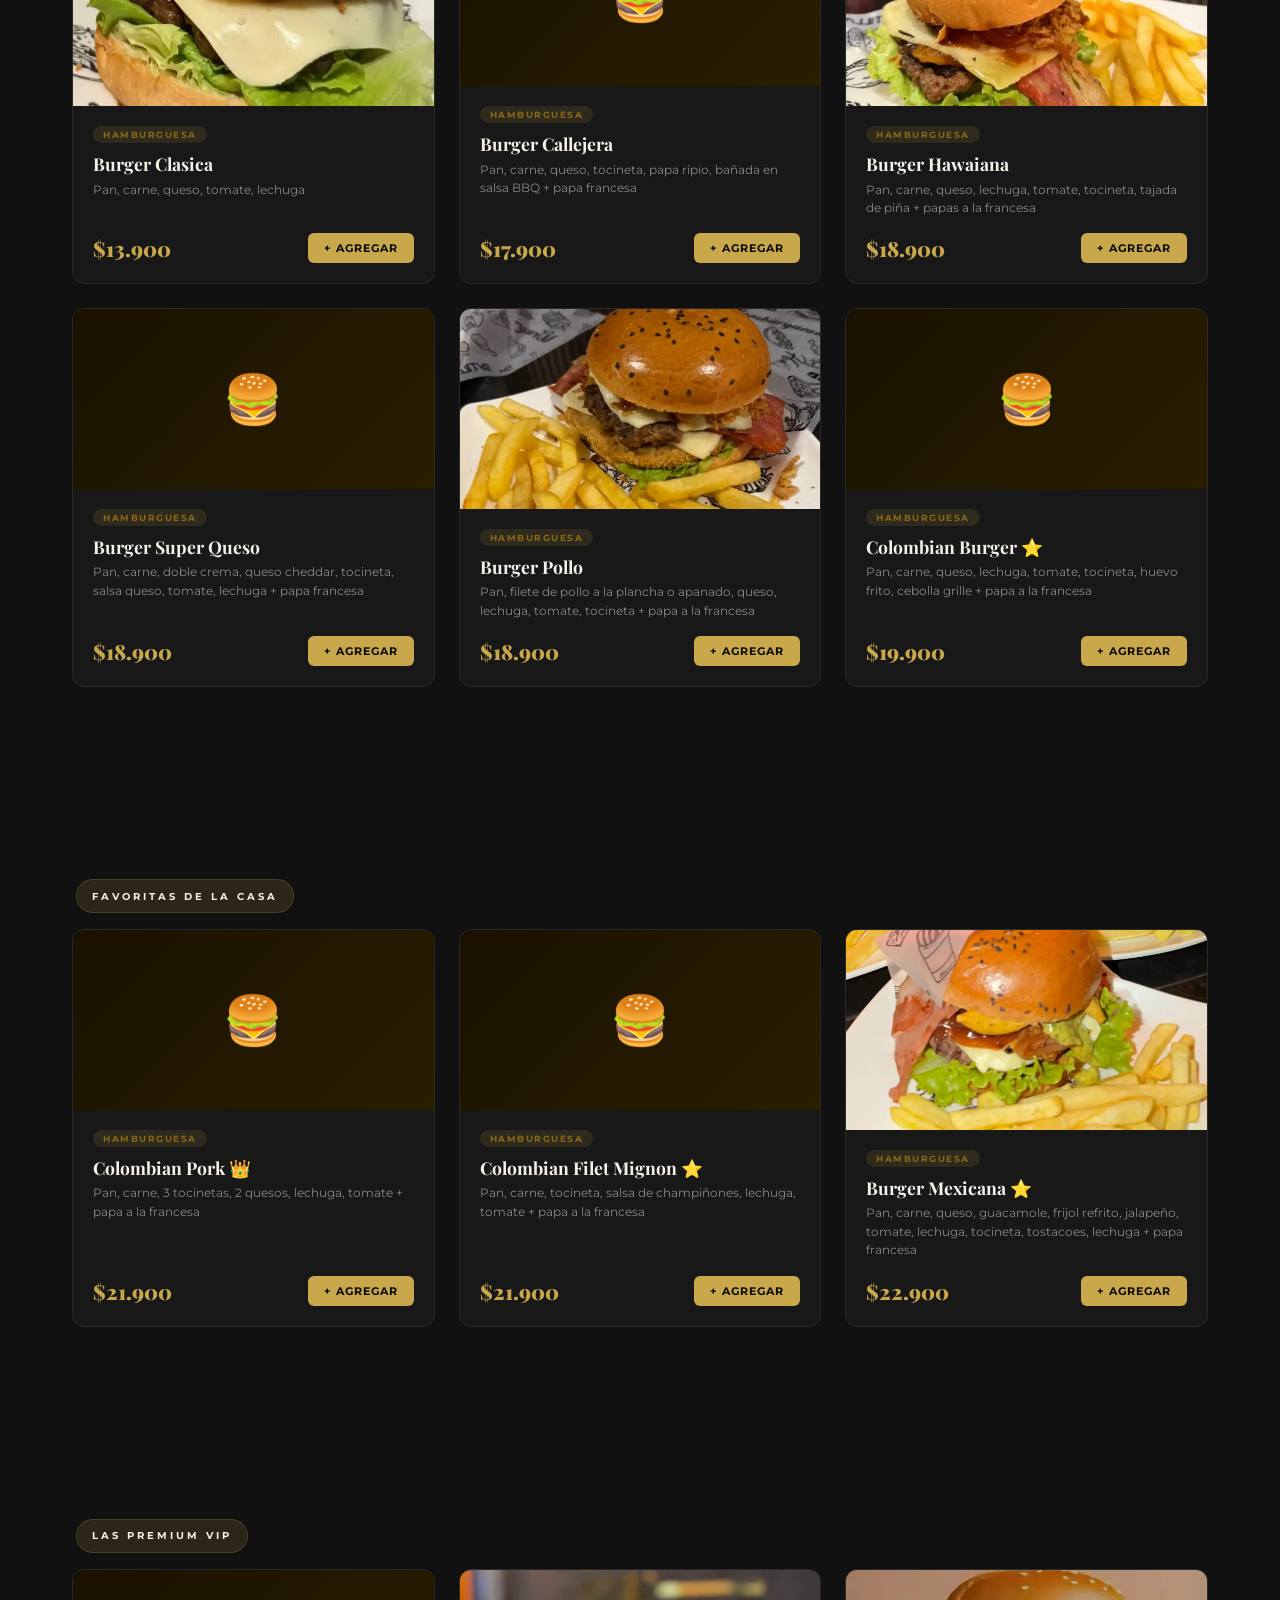
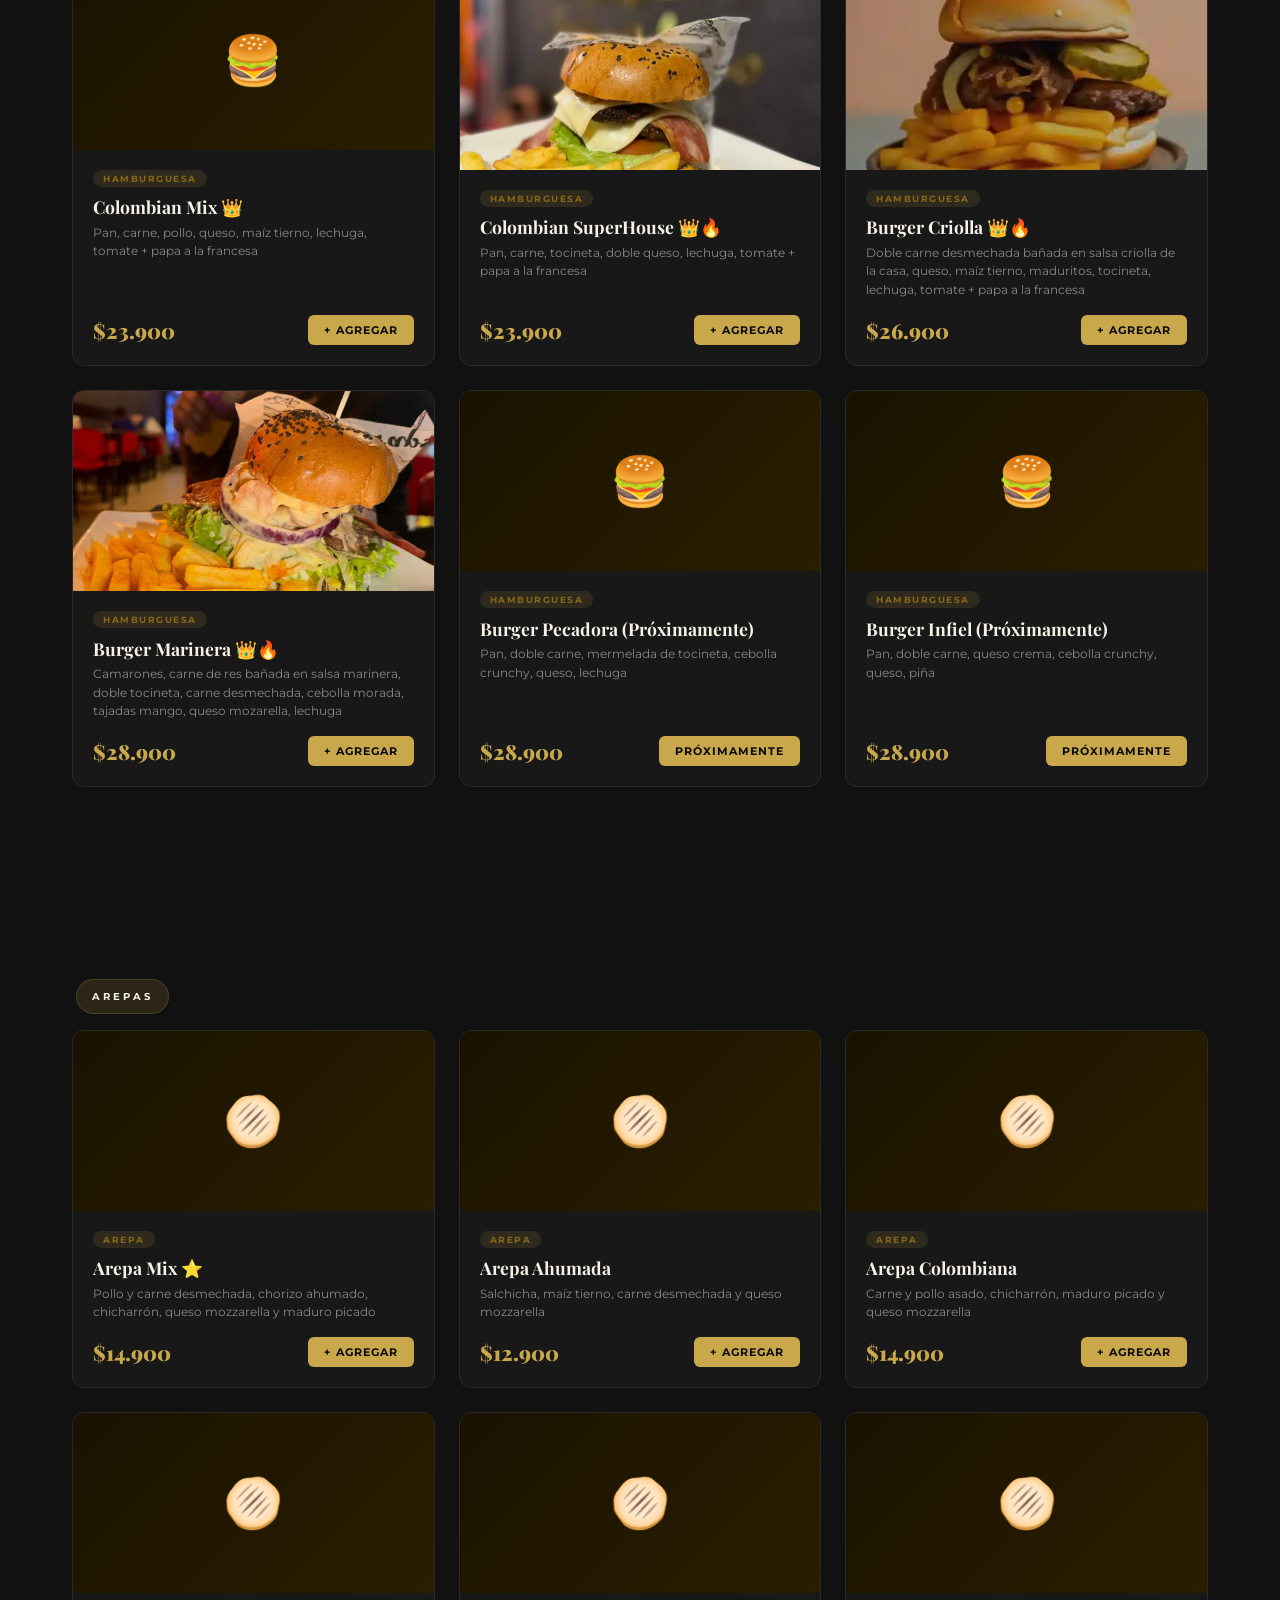
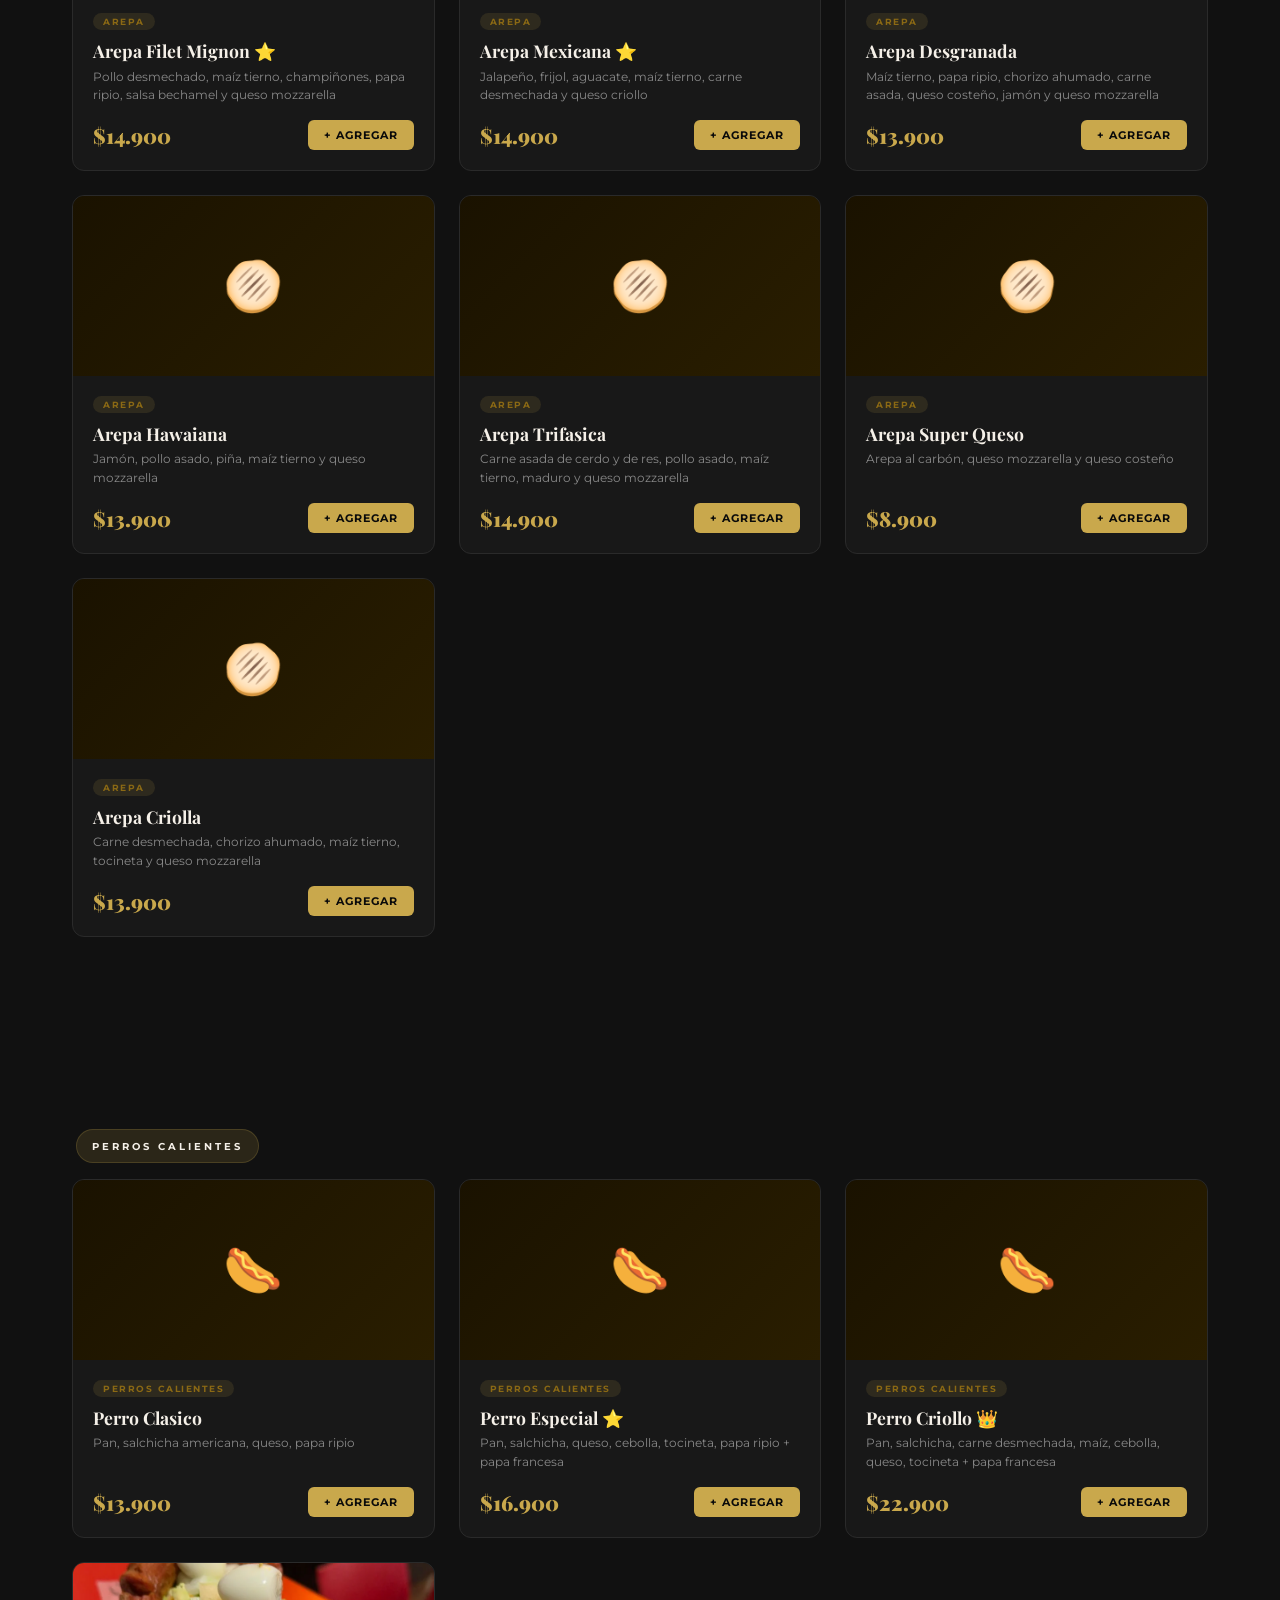
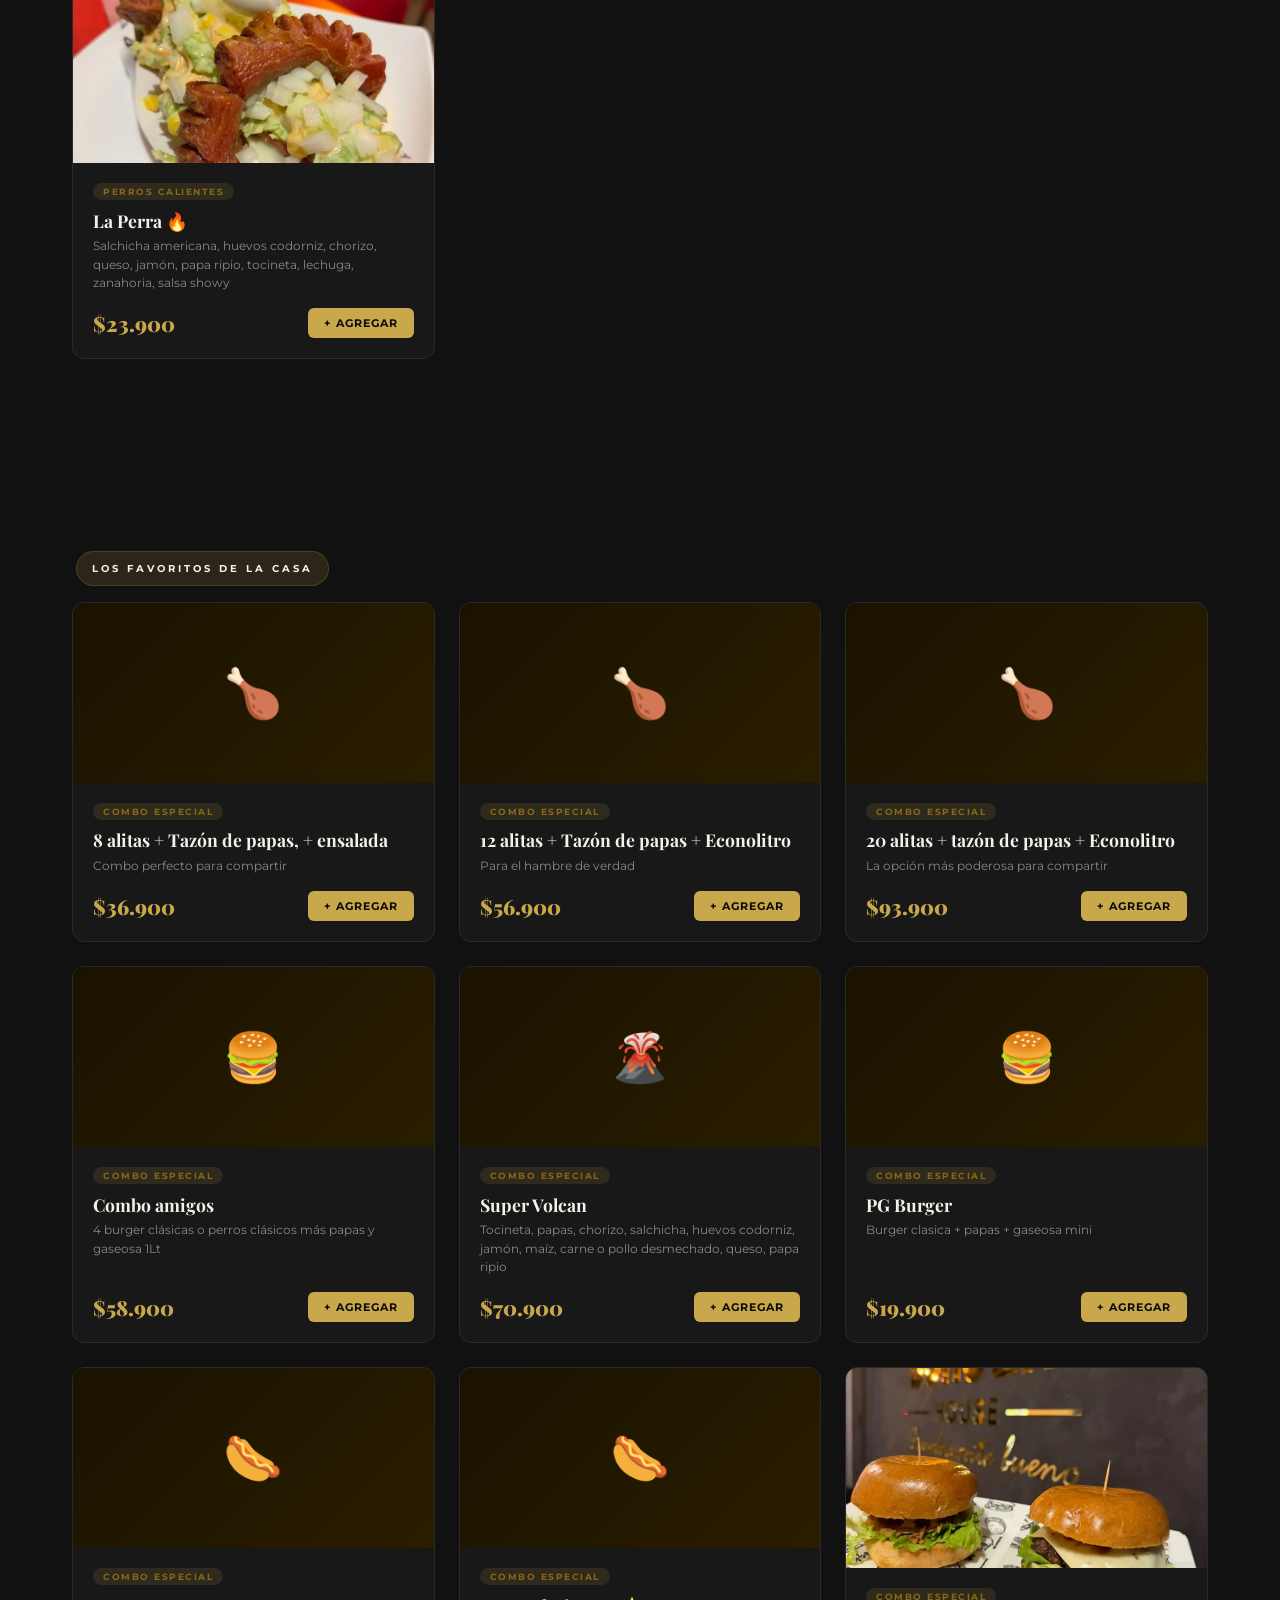
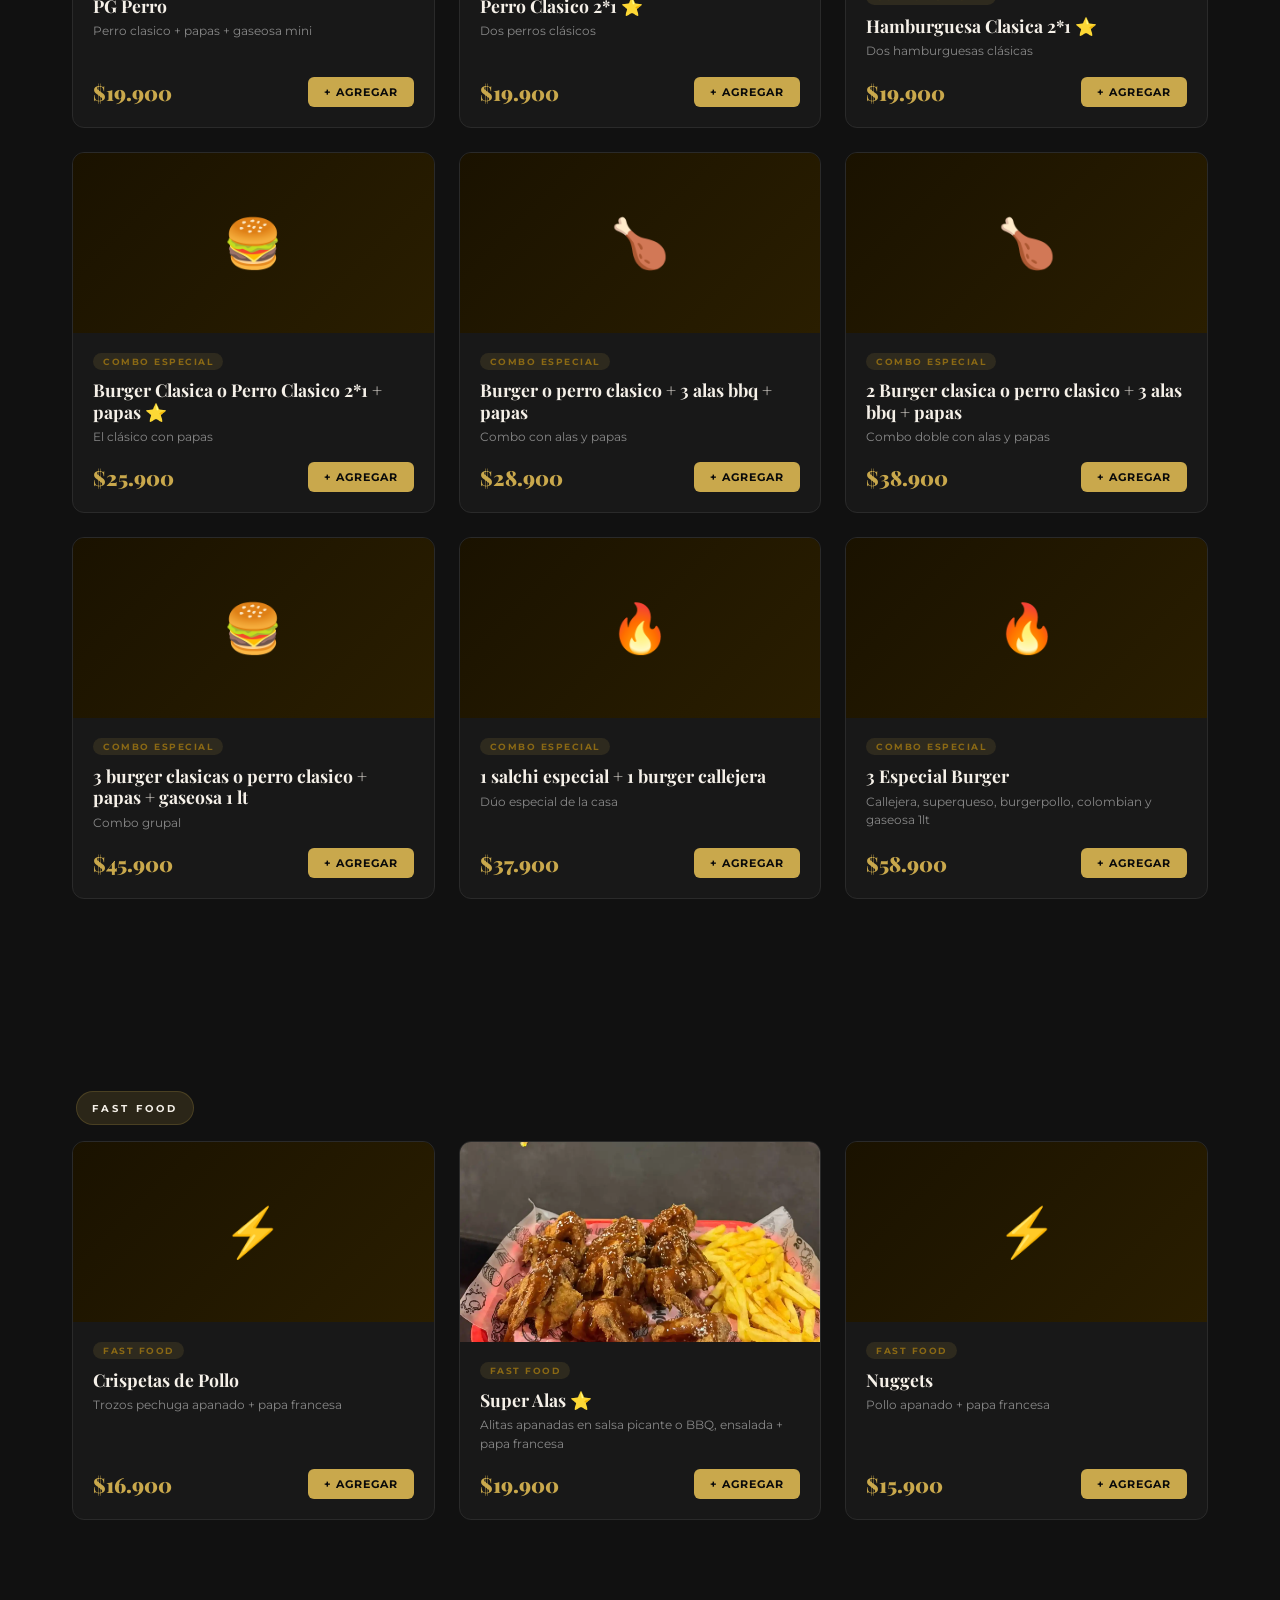
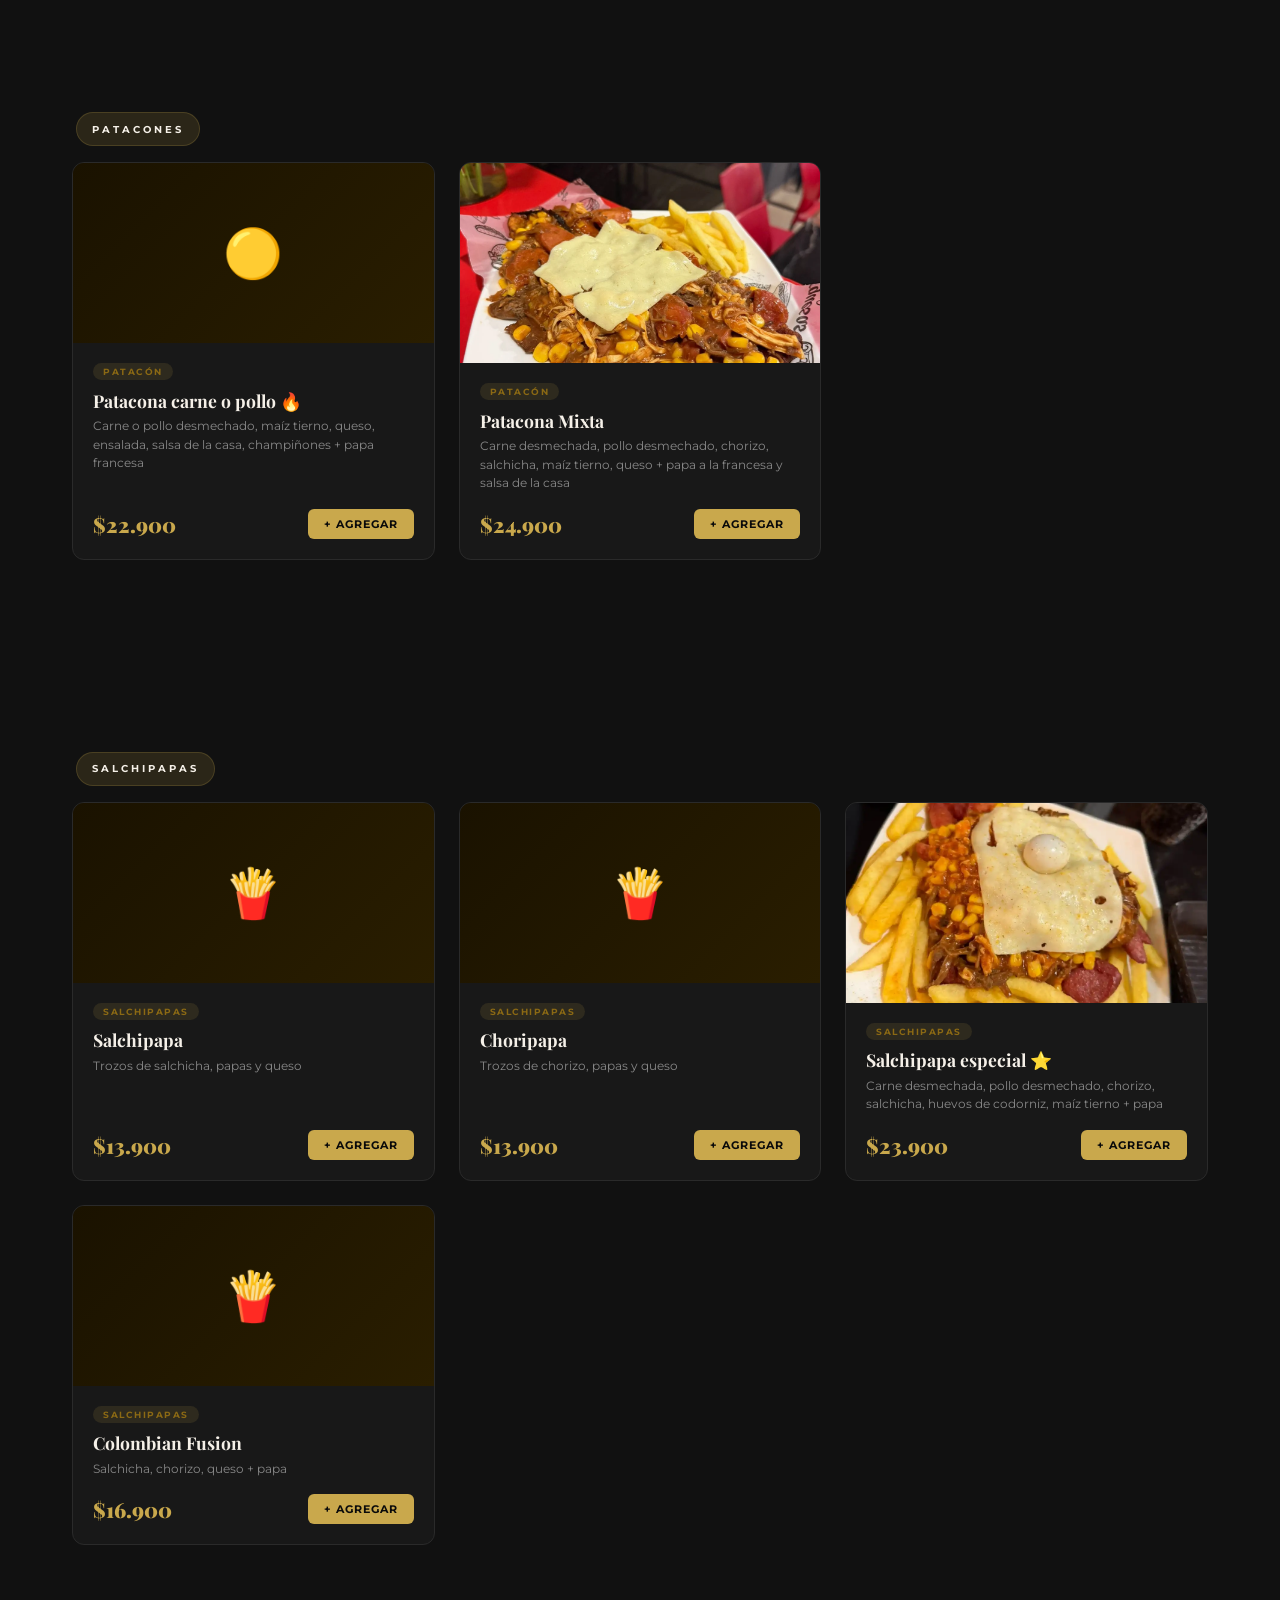
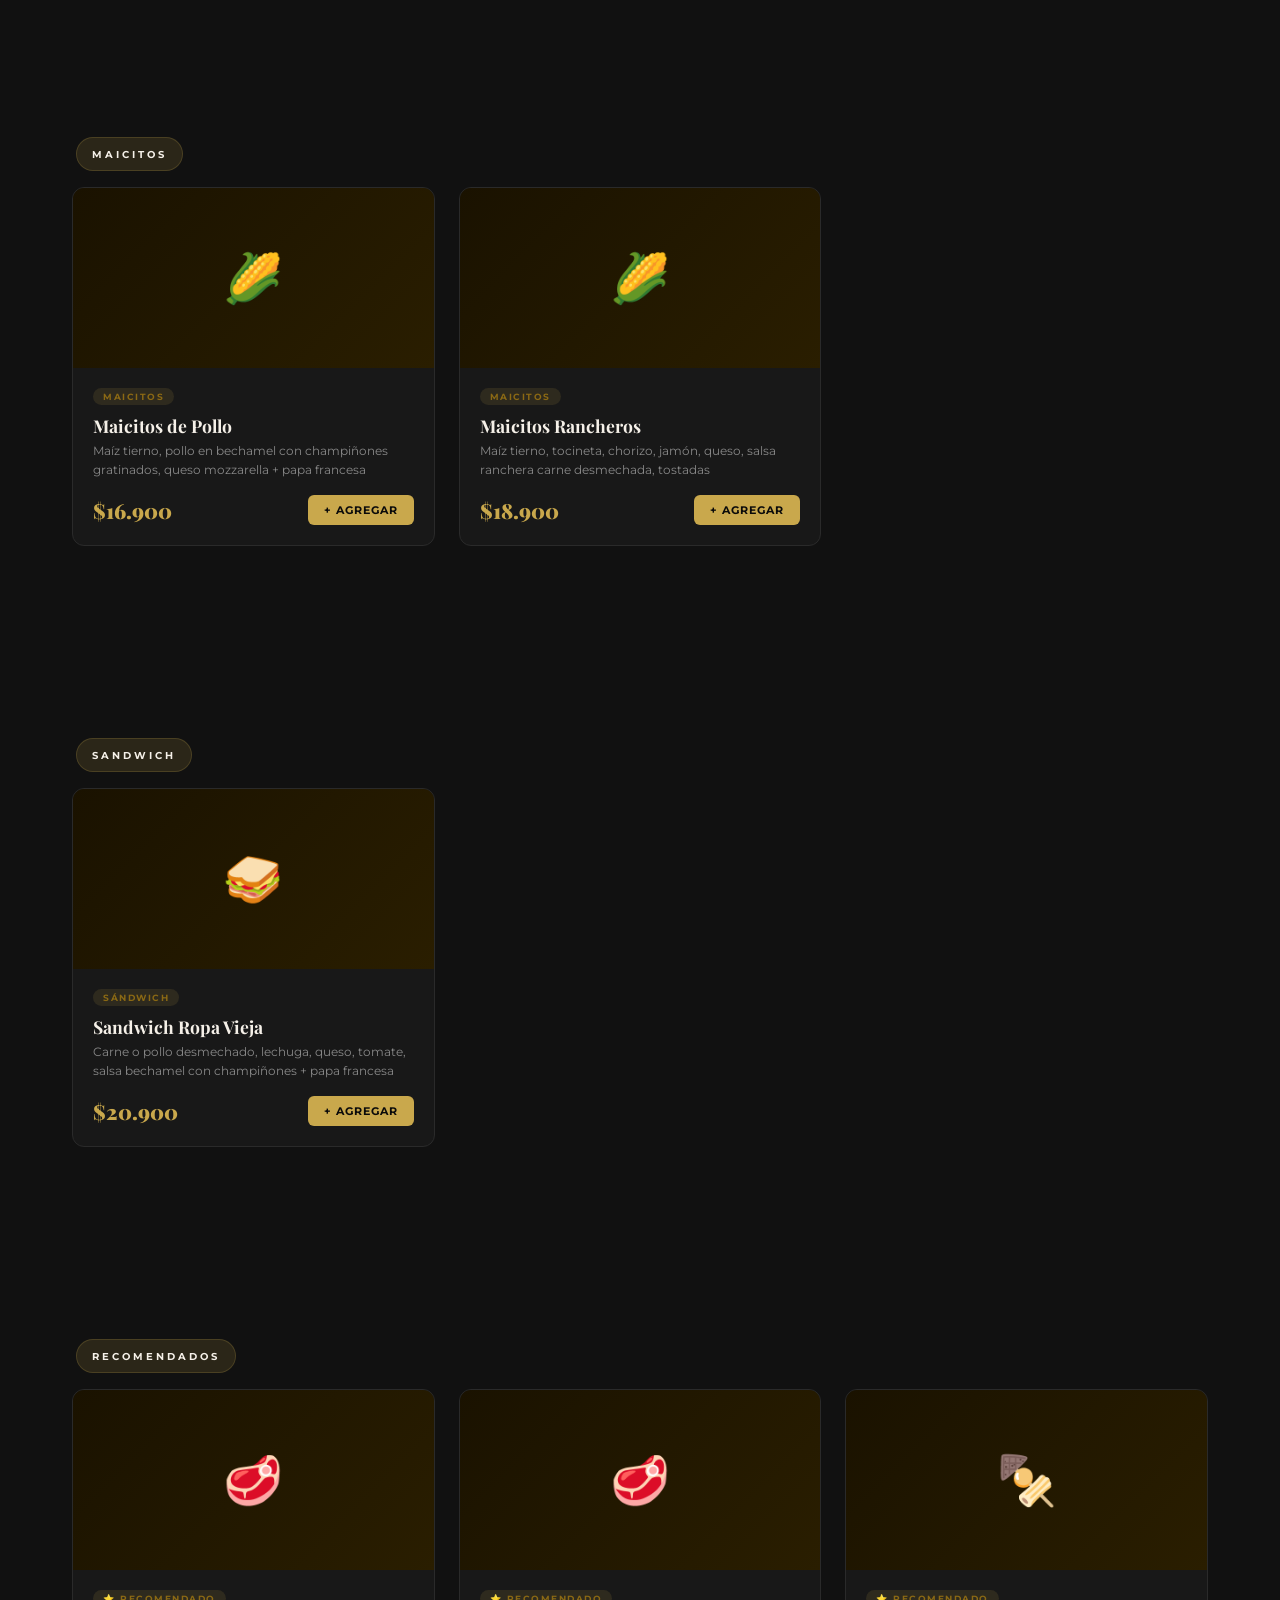
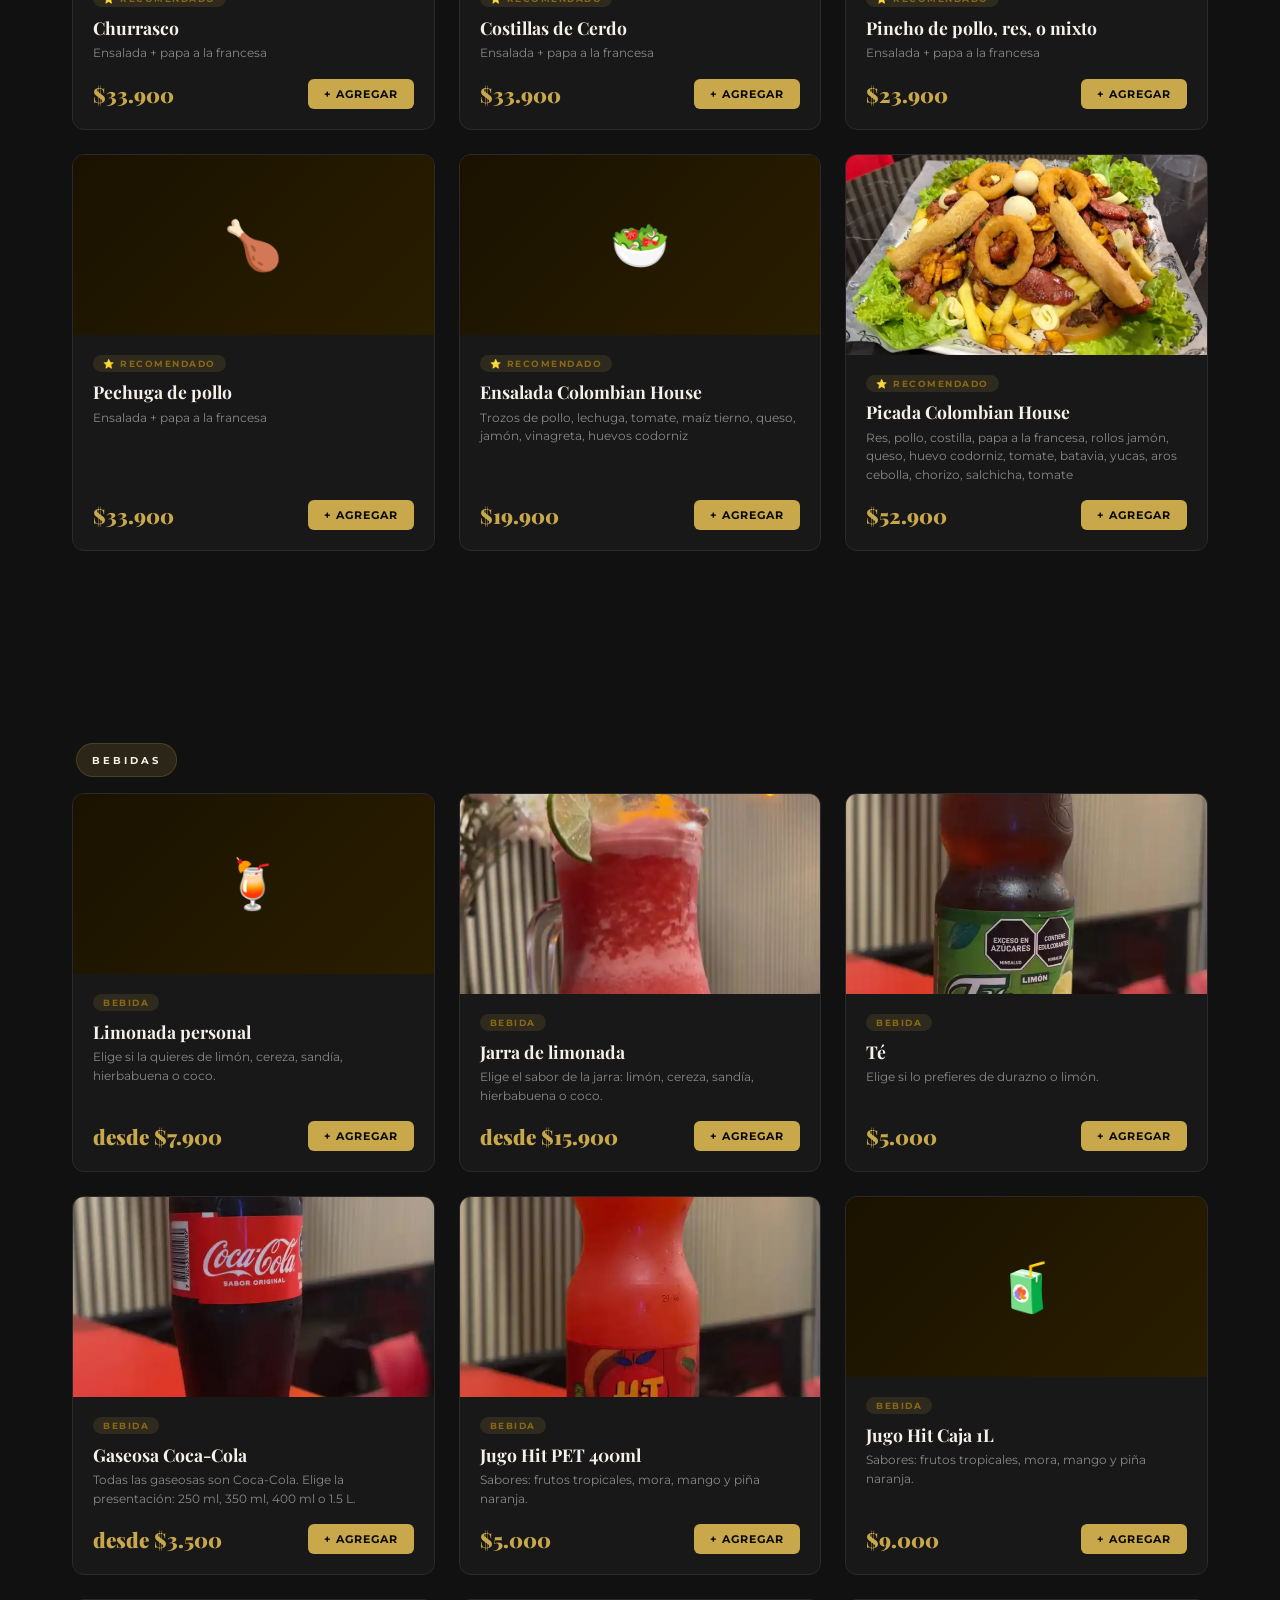
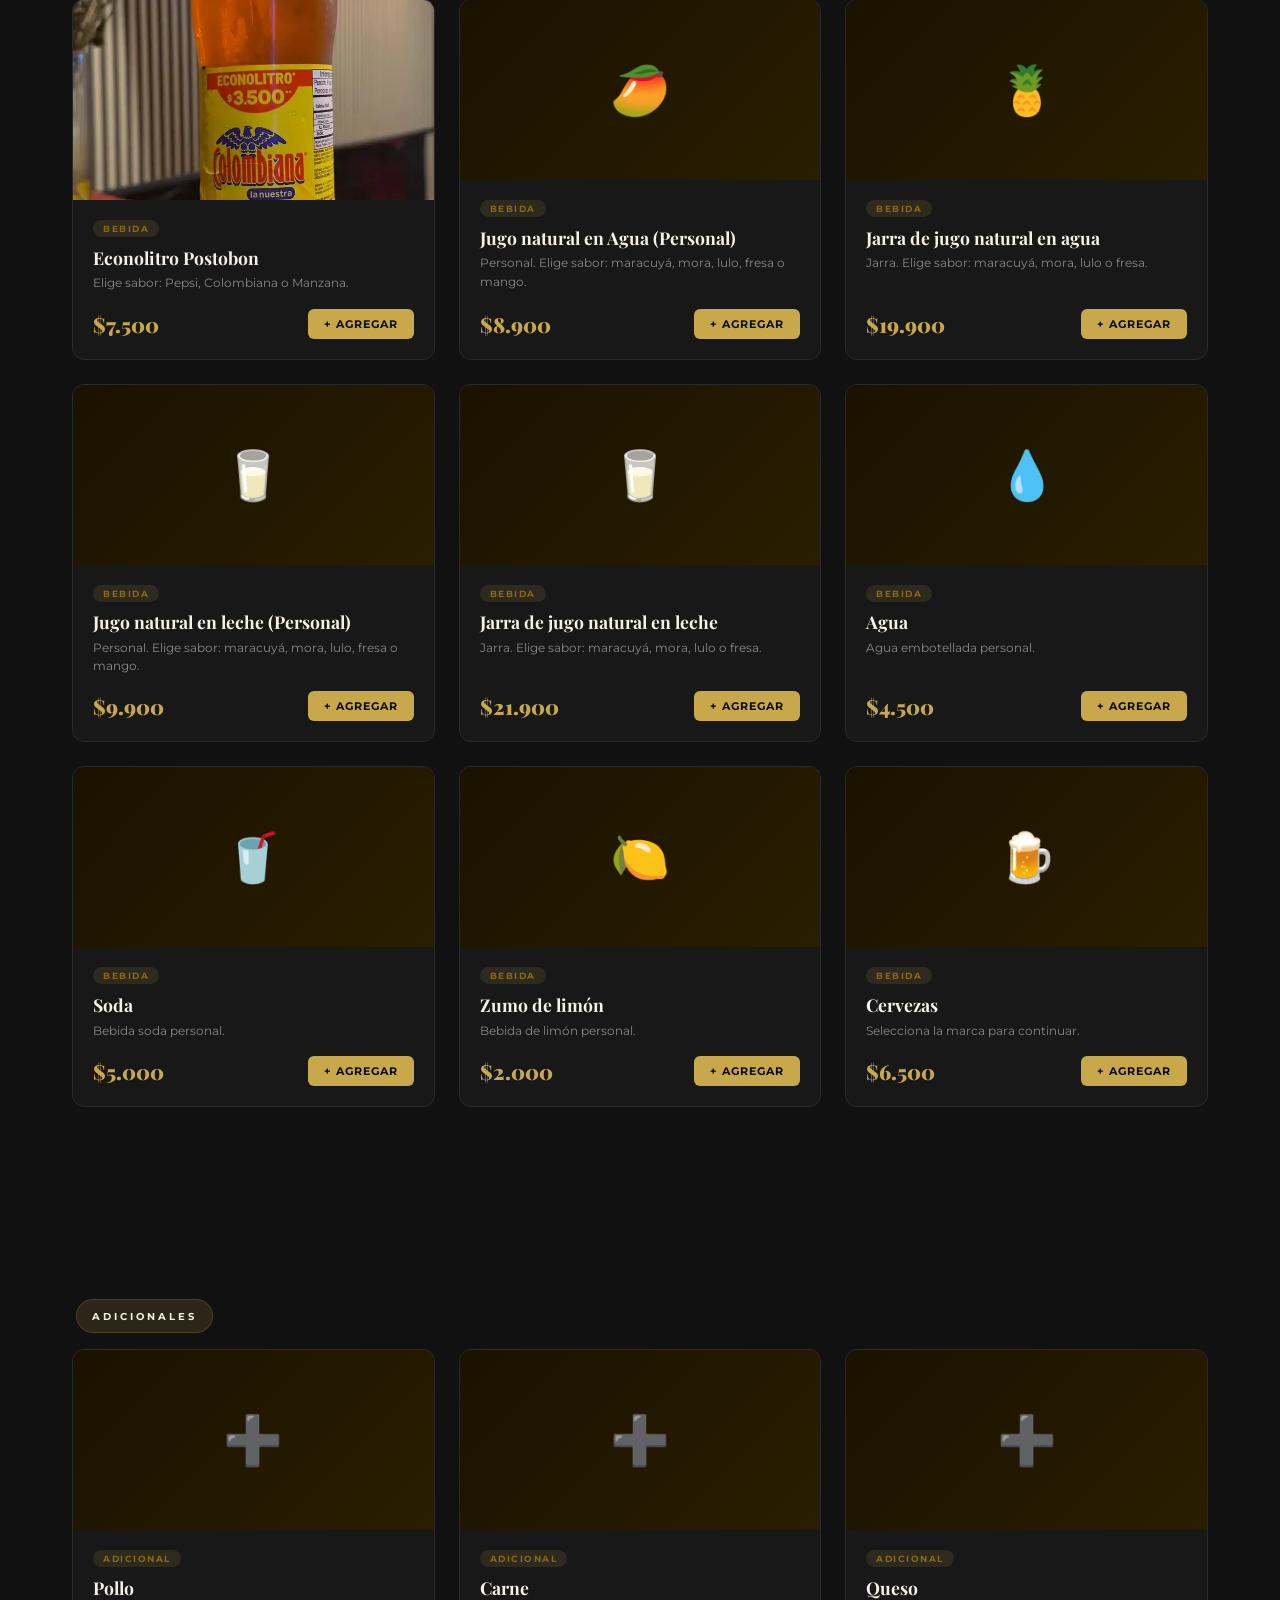
==== commit fec75a16: "Update combo cards and salchipapa prices" ====
--- a/index.html
+++ b/index.html
@@ -9,9 +9,9 @@
 <link rel="preload" as="image" href="./Images/logo.webp" fetchpriority="high">
 <link rel="icon" type="image/webp" href="./Images/logo.webp">
 <link href="https://fonts.googleapis.com/css2?family=Playfair+Display:wght@700;900&family=Montserrat:wght@400;500;600;700&family=Dancing+Script:wght@700&display=swap" rel="stylesheet">
-<link rel="stylesheet" href="./styles.css">
-<script src="./menu-data.js" defer></script>
-<script src="./app.js" defer></script>
+<link rel="stylesheet" href="./styles.css?v=20260512">
+<script src="./menu-data.js?v=20260512" defer></script>
+<script src="./app.js?v=20260512" defer></script>
 </head>
 <body>
 
--- a/styles.css
+++ b/styles.css
@@ -754,33 +754,81 @@
 }
 
 .combo-card {
-  background: linear-gradient(135deg, #1a1200, #2a1e00);
-  border: 1px solid var(--gold-dark);
+  background: var(--dark-card);
+  border: 1px solid var(--dark-border);
   border-radius: 12px;
-  padding: 1.5rem;
   position: relative;
   overflow: hidden;
   transition: transform 0.3s, box-shadow 0.3s, border-color 0.3s;
-}
-
-.combo-card::before {
-  content: '';
-  position: absolute;
-  top: -40px;
-  right: -40px;
-  width: 120px;
-  height: 120px;
-  border-radius: 50%;
-  background: rgba(201,168,76,0.08);
-  pointer-events: none;
-}
-
-.combo-card:hover { transform: translateY(-3px); box-shadow: 0 12px 40px rgba(201,168,76,0.15); border-color: var(--gold); }
-
-.combo-tag { font-size: 9px; font-weight: 700; letter-spacing: 2px; text-transform: uppercase; color: var(--gold); margin-bottom: 0.5rem; }
-.combo-name { font-family: 'Playfair Display', serif; font-size: 1.1rem; font-weight: 700; margin-bottom: 0.5rem; }
-.combo-desc { font-size: 11.5px; color: var(--gray); line-height: 1.6; margin-bottom: 1rem; }
-.combo-price { font-family: 'Playfair Display', serif; font-size: 1.4rem; color: var(--gold); font-weight: 900; }
+  display: flex;
+  flex-direction: column;
+}
+
+.combo-card::before { display: none; }
+
+.combo-card:hover {
+  border-color: var(--gold-dark);
+  transform: translateY(-4px);
+  box-shadow: 0 12px 40px rgba(201,168,76,0.12);
+}
+
+.combo-img {
+  width: 100%;
+  height: 200px;
+  object-fit: cover;
+  display: block;
+  background: #1a1a1a;
+  position: relative;
+  z-index: 1;
+}
+
+.combo-img-placeholder {
+  width: 100%;
+  height: 180px;
+  background: linear-gradient(135deg, #1a1200, #2a1e00);
+  display: flex;
+  align-items: center;
+  justify-content: center;
+  font-size: 3rem;
+  position: relative;
+  z-index: 1;
+}
+
+.combo-body {
+  padding: 1.25rem;
+  flex: 1;
+  display: flex;
+  flex-direction: column;
+  position: relative;
+  z-index: 1;
+}
+
+.combo-tag {
+  font-size: 9px;
+  font-weight: 700;
+  letter-spacing: 1.5px;
+  text-transform: uppercase;
+  color: var(--gold-dark);
+  background: rgba(201,168,76,0.12);
+  border-radius: 20px;
+  padding: 3px 10px;
+  display: inline-block;
+  margin-bottom: 0.6rem;
+  width: fit-content;
+}
+
+.combo-name {
+  font-family: 'Playfair Display', serif;
+  font-size: 1.1rem;
+  font-weight: 700;
+  margin-bottom: 0.4rem;
+  color: var(--off-white);
+  line-height: 1.2;
+}
+
+.combo-desc { font-size: 11.5px; color: var(--gray); line-height: 1.6; margin-bottom: 1rem; flex: 1; }
+.combo-footer { display: flex; align-items: center; justify-content: space-between; flex-wrap: wrap; gap: 0.75rem; }
+.combo-price { font-family: 'Playfair Display', serif; font-size: 1.3rem; color: var(--gold); font-weight: 900; }
 
 #contacto { background: var(--dark); }
 
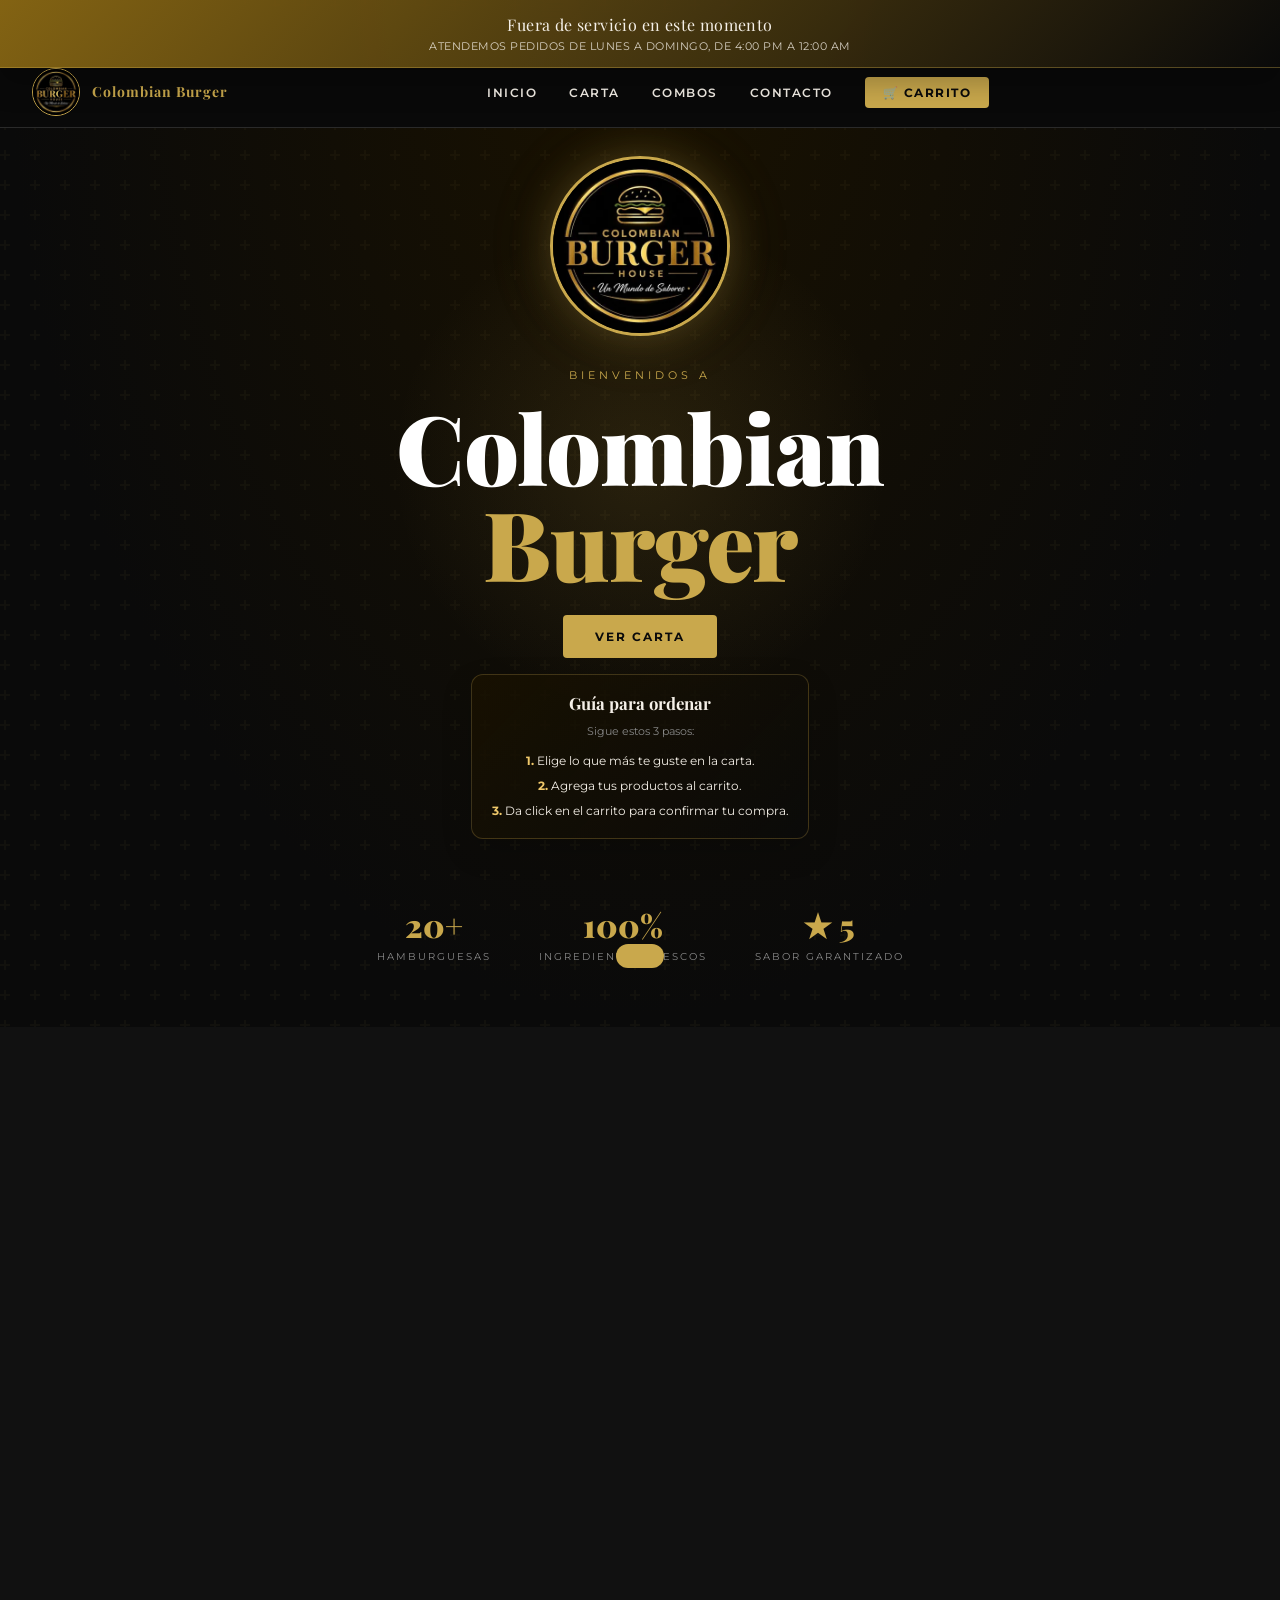
==== commit d277e2ab: "cambio precios" ====
--- a/index.html
+++ b/index.html
@@ -9,9 +9,9 @@
 <link rel="preload" as="image" href="./Images/logo.webp" fetchpriority="high">
 <link rel="icon" type="image/webp" href="./Images/logo.webp">
 <link href="https://fonts.googleapis.com/css2?family=Playfair+Display:wght@700;900&family=Montserrat:wght@400;500;600;700&family=Dancing+Script:wght@700&display=swap" rel="stylesheet">
-<link rel="stylesheet" href="./styles.css?v=20260512">
-<script src="./menu-data.js?v=20260512" defer></script>
-<script src="./app.js?v=20260512" defer></script>
+<link rel="stylesheet" href="./styles.css?v=20260512-3">
+<script src="./menu-data.js?v=20260512-4" defer></script>
+<script src="./app.js?v=20260512-3" defer></script>
 </head>
 <body>
 
@@ -31,7 +31,7 @@
   <ul class="nav-links" id="navLinks">
     <li><a href="#inicio">Inicio</a></li>
     <li><a href="#carta">Carta</a></li>
-    <li><a href="#combos">Combos</a></li>
+    <li><a href="#carta" onclick="showFavoritesFromNav(event)">Combos</a></li>
     <li><a href="#contacto">Contacto</a></li>
     <li><a href="#" class="cart-btn" onclick="toggleCart(event)">🛒 Carrito <span class="cart-badge" id="cartBadge">0</span></a></li>
   </ul>
@@ -80,12 +80,11 @@
     <button class="tab-btn active" onclick="filterMenu('all', this)">Todo</button>
     <button class="tab-btn" onclick="filterMenu('hamburguesas', this)">🍔 Hamburguesas</button>
     <button class="tab-btn" onclick="filterMenu('perros', this)">🌭 Perros Calientes</button>
-    <button class="tab-btn" onclick="filterMenu('favoritos', this)">⭐ Favoritos de la Casa</button>
+    <button class="tab-btn" id="favoritesTab" onclick="filterMenu('favoritos', this)">⭐ Favoritos de la Casa</button>
     <button class="tab-btn" onclick="filterMenu('fast', this)">⚡ Fast Food</button>
     <button class="tab-btn" onclick="filterMenu('patacones', this)">🟡 Patacones</button>
     <button class="tab-btn" onclick="filterMenu('salchipapas', this)">🍟 Salchipapas</button>
     <button class="tab-btn" onclick="filterMenu('maicitos', this)">🌽 Maicitos</button>
-    <button class="tab-btn" onclick="filterMenu('sandwiches', this)">🥪 Sándwiches</button>
     <button class="tab-btn" onclick="filterMenu('arepas', this)">🫓 Arepas</button>
     <button class="tab-btn" onclick="filterMenu('recomendados', this)">⭐ Recomendados</button>
     <button class="tab-btn" onclick="filterMenu('bebidas', this)">🥤 Bebidas</button>
@@ -154,7 +153,7 @@
   <div class="footer-links">
     <a href="#inicio">Inicio</a>
     <a href="#carta">Carta</a>
-    <a href="#combos">Combos</a>
+    <a href="#carta" onclick="showFavoritesFromNav(event)">Combos</a>
     <a href="#contacto">Contacto</a>
     <a href="https://wa.me/573156742767" target="_blank" rel="noopener noreferrer">WhatsApp</a>
   </div>
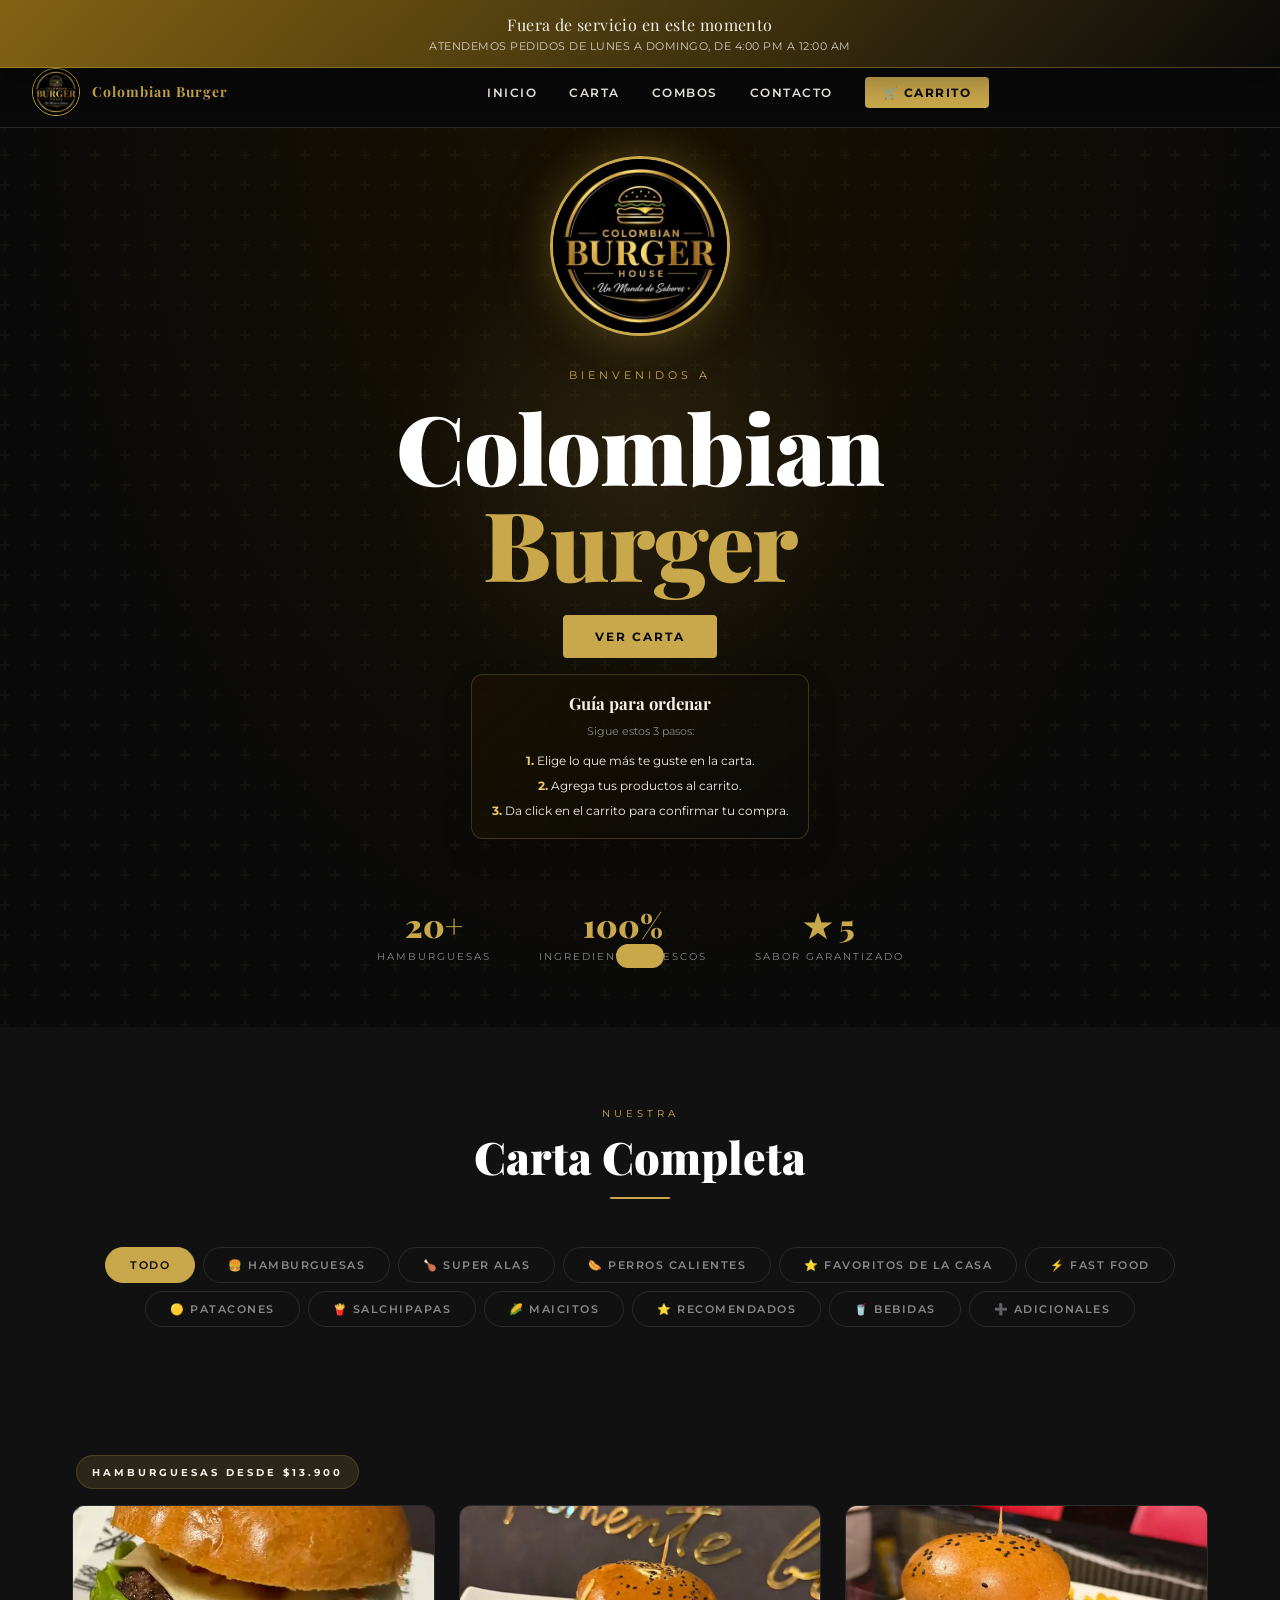
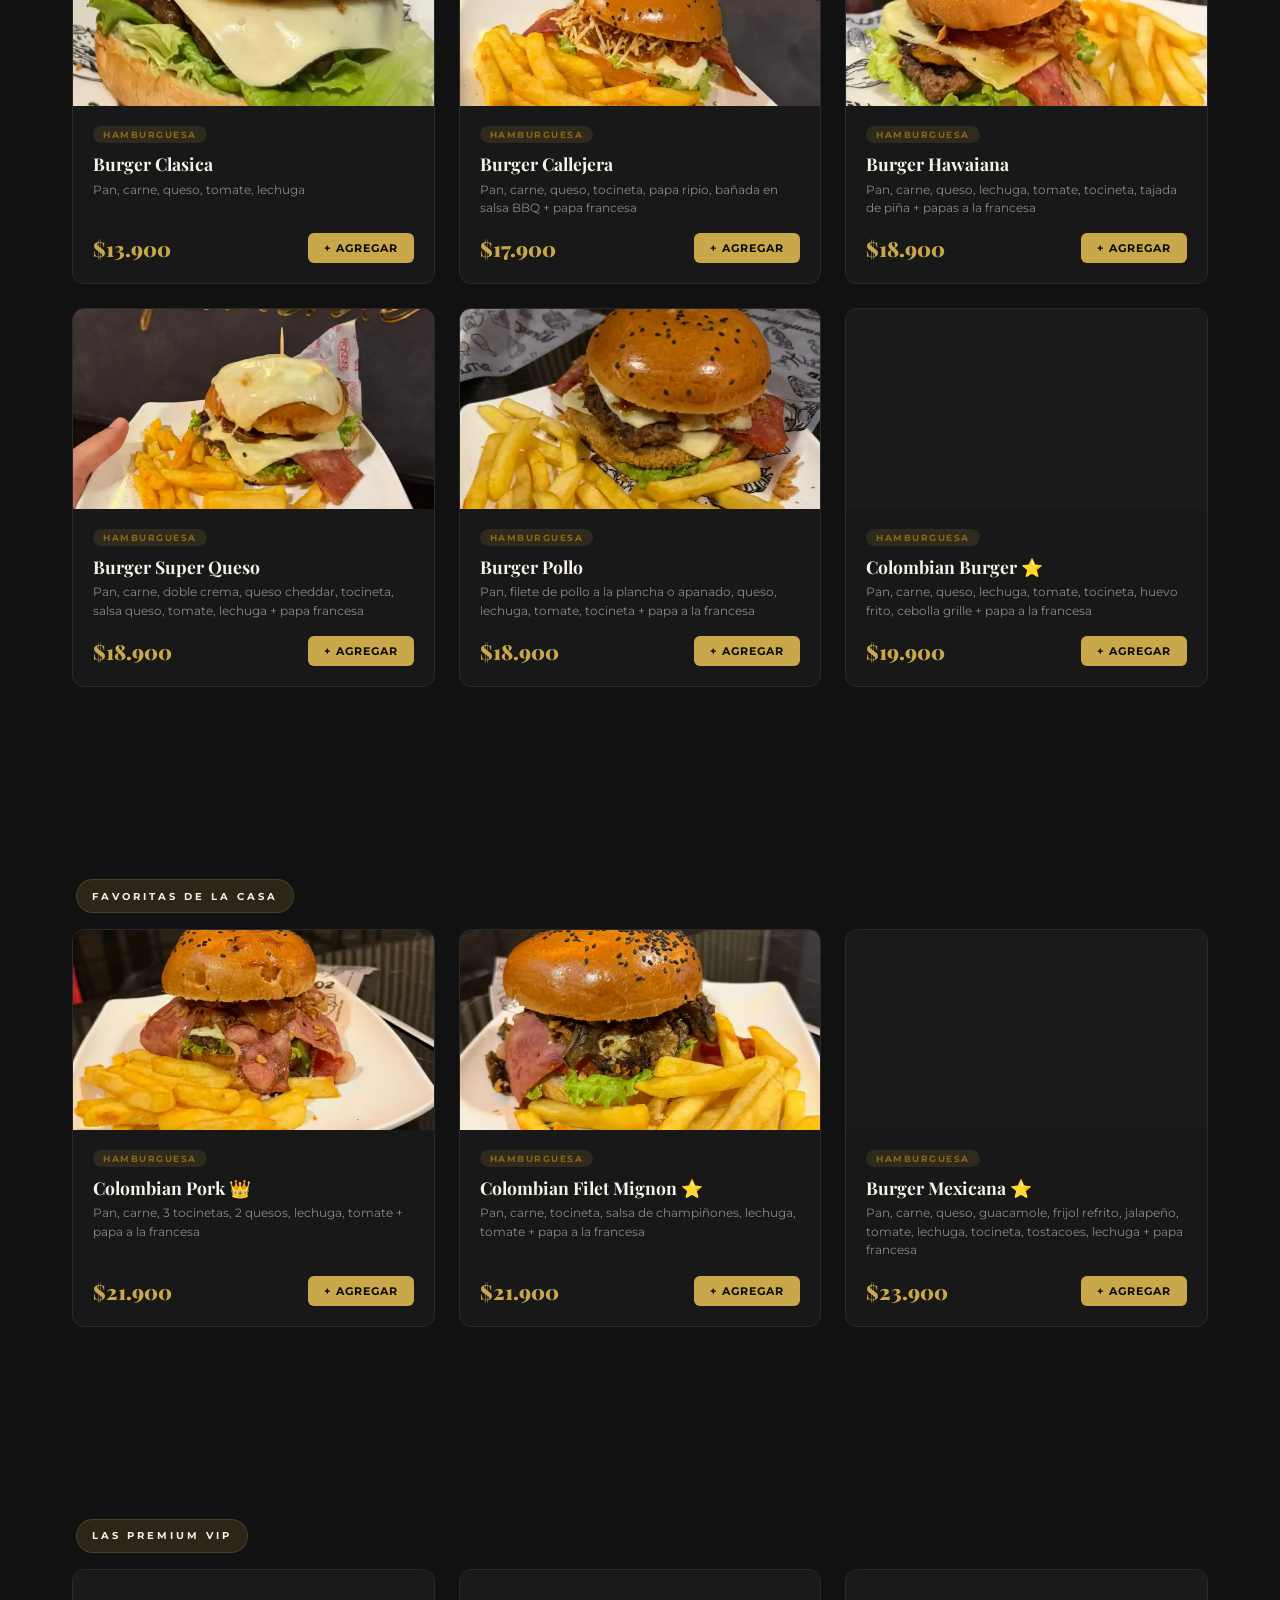
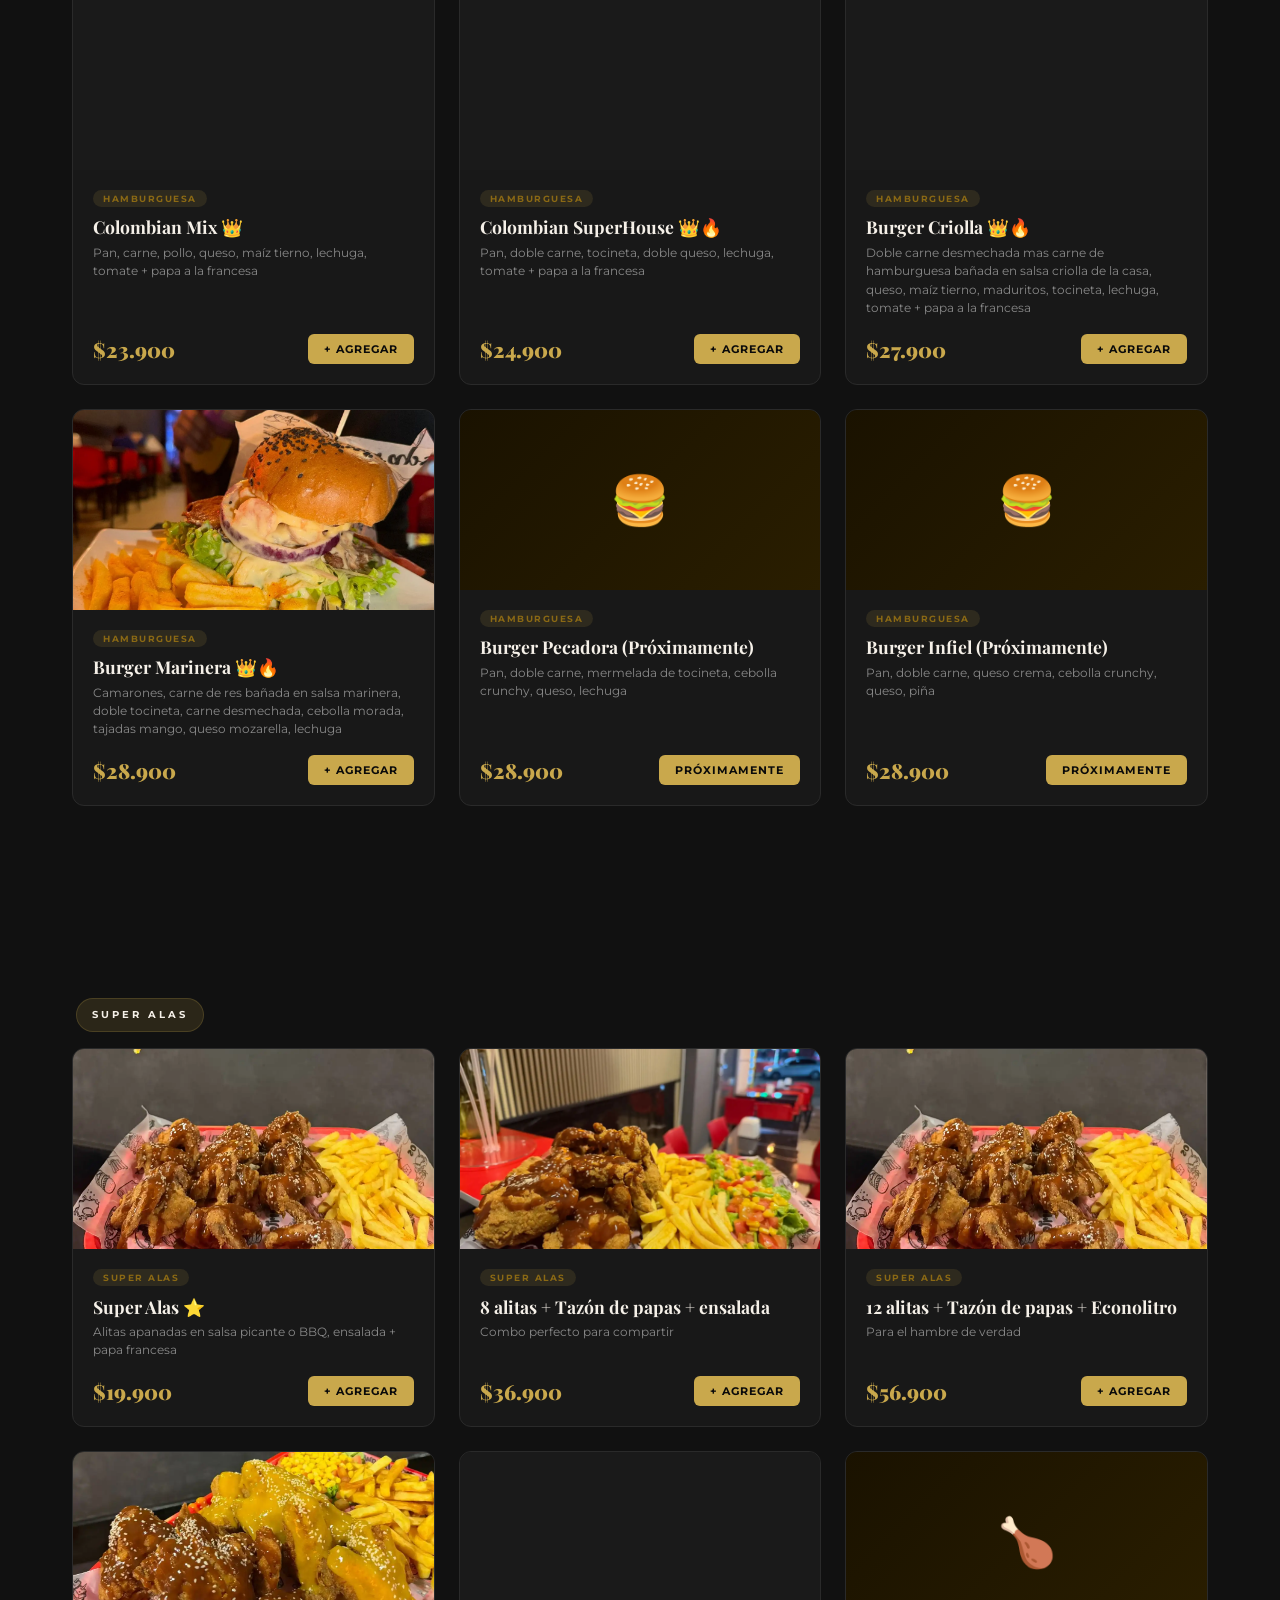
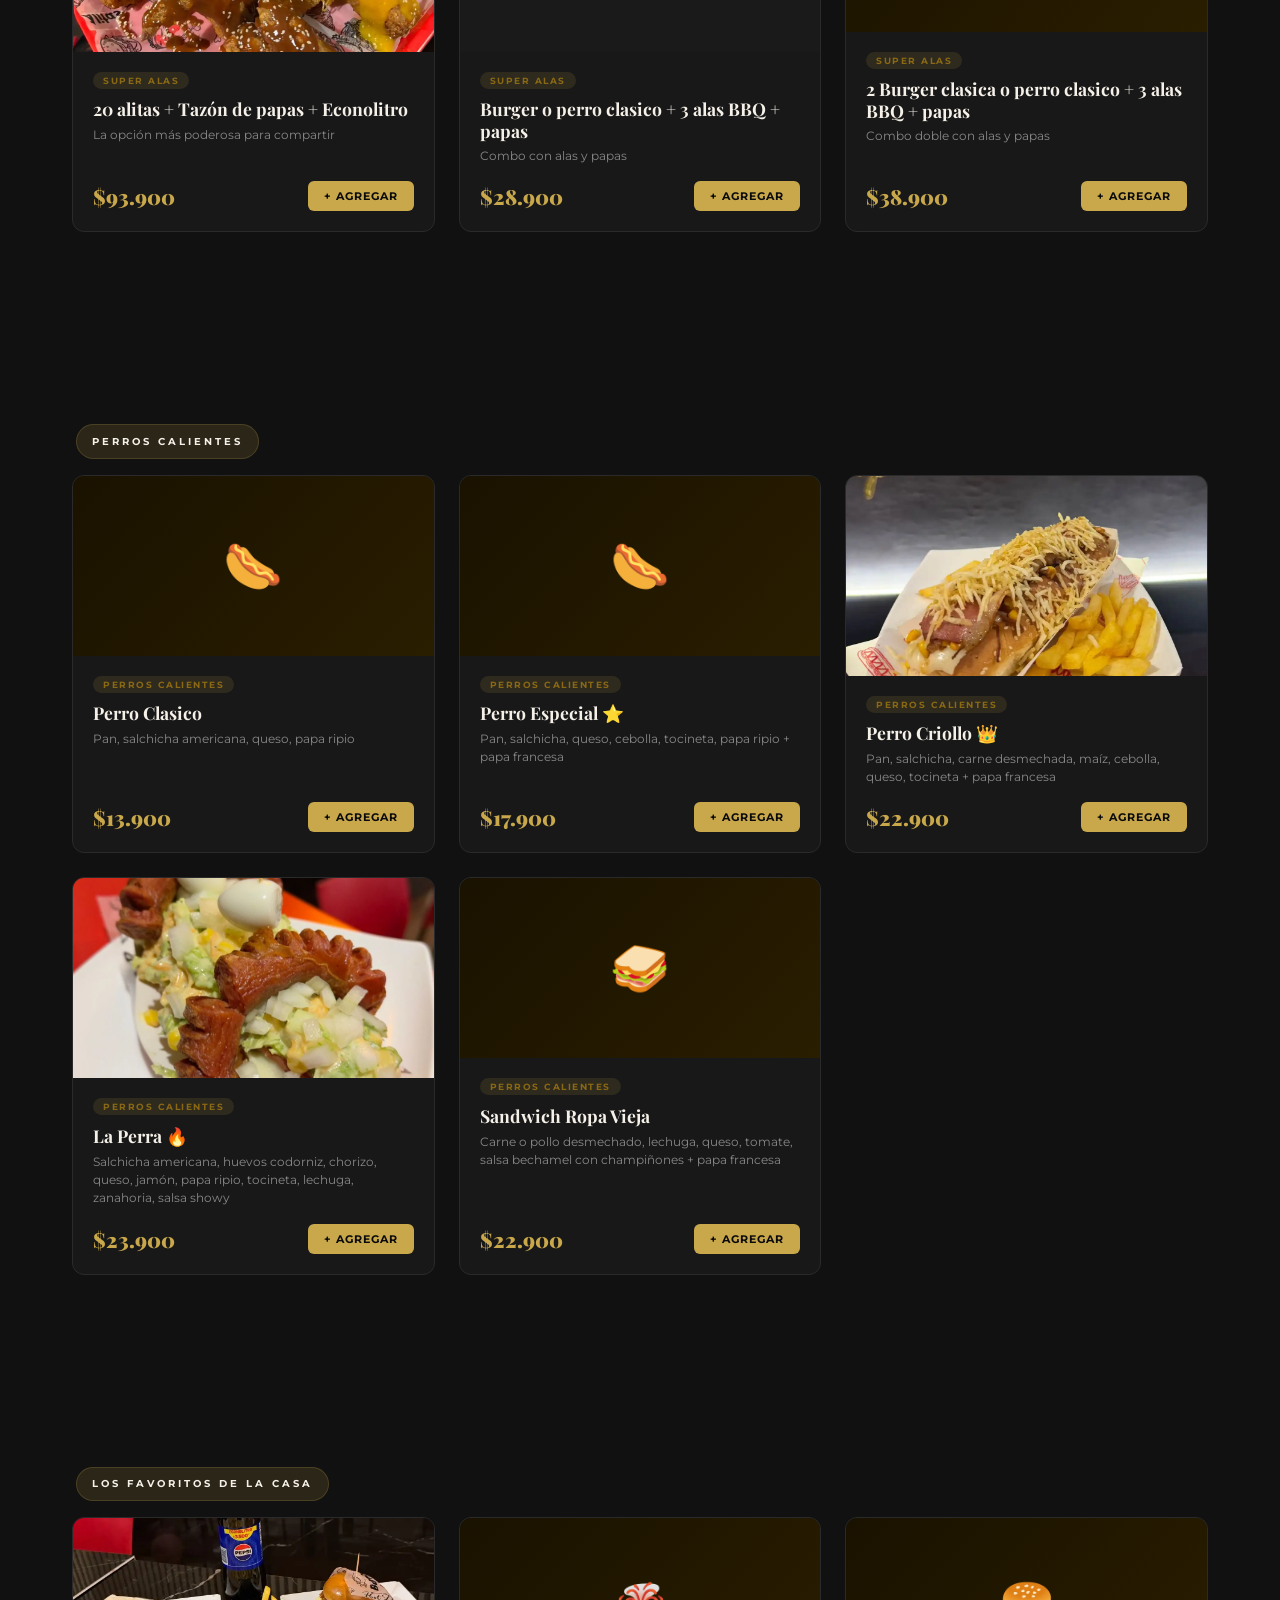
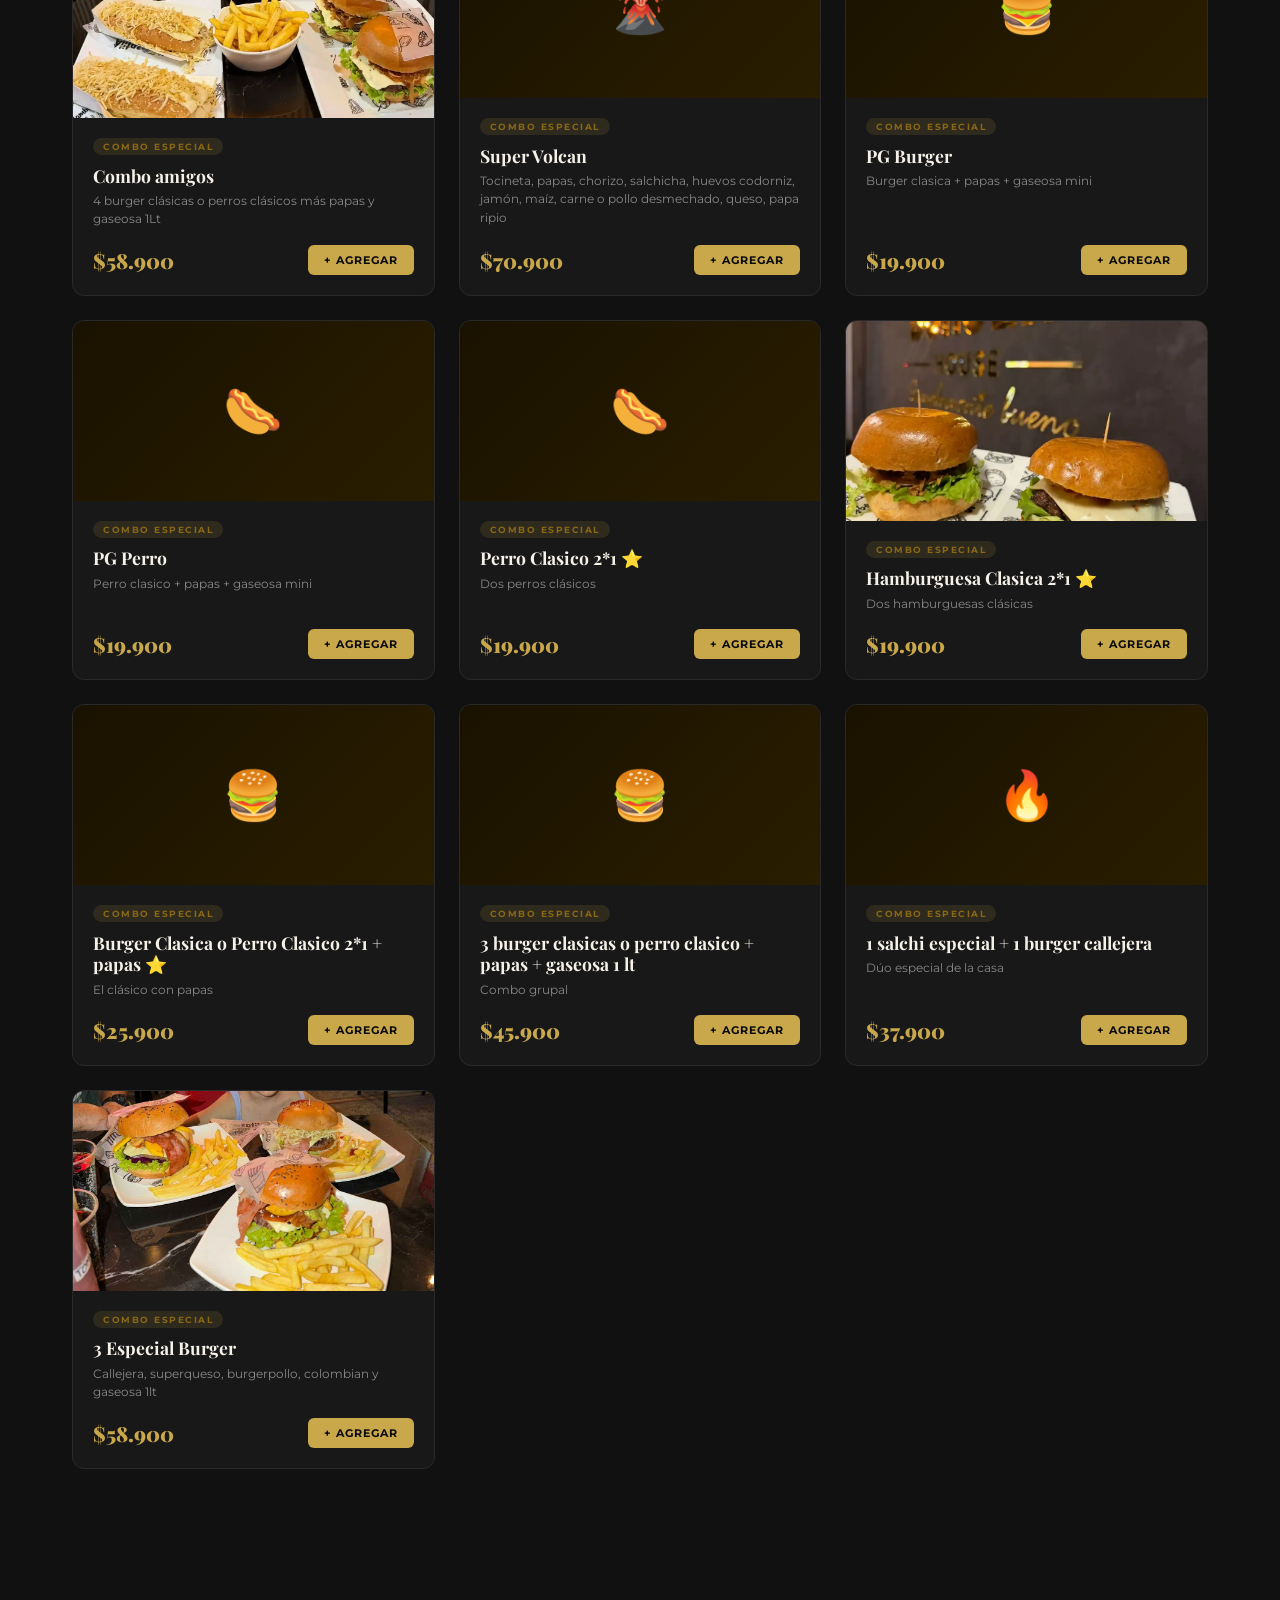
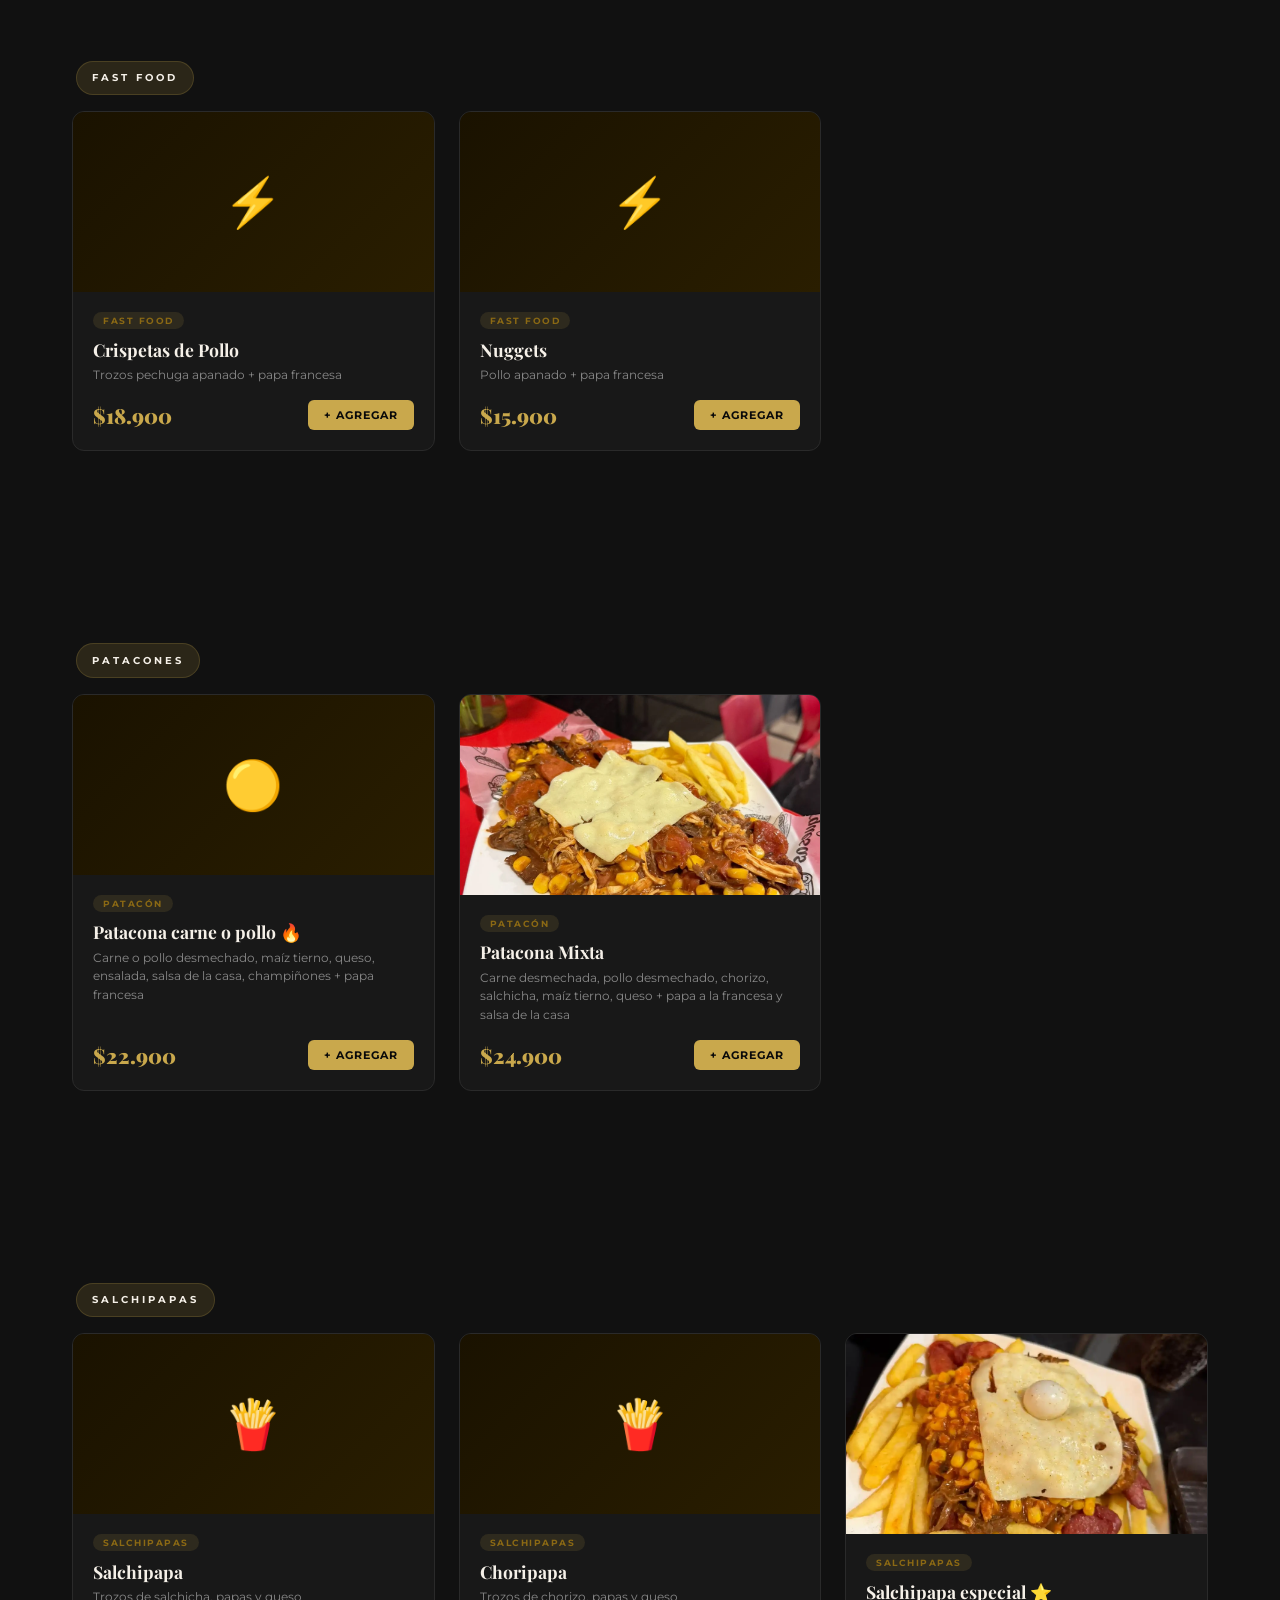
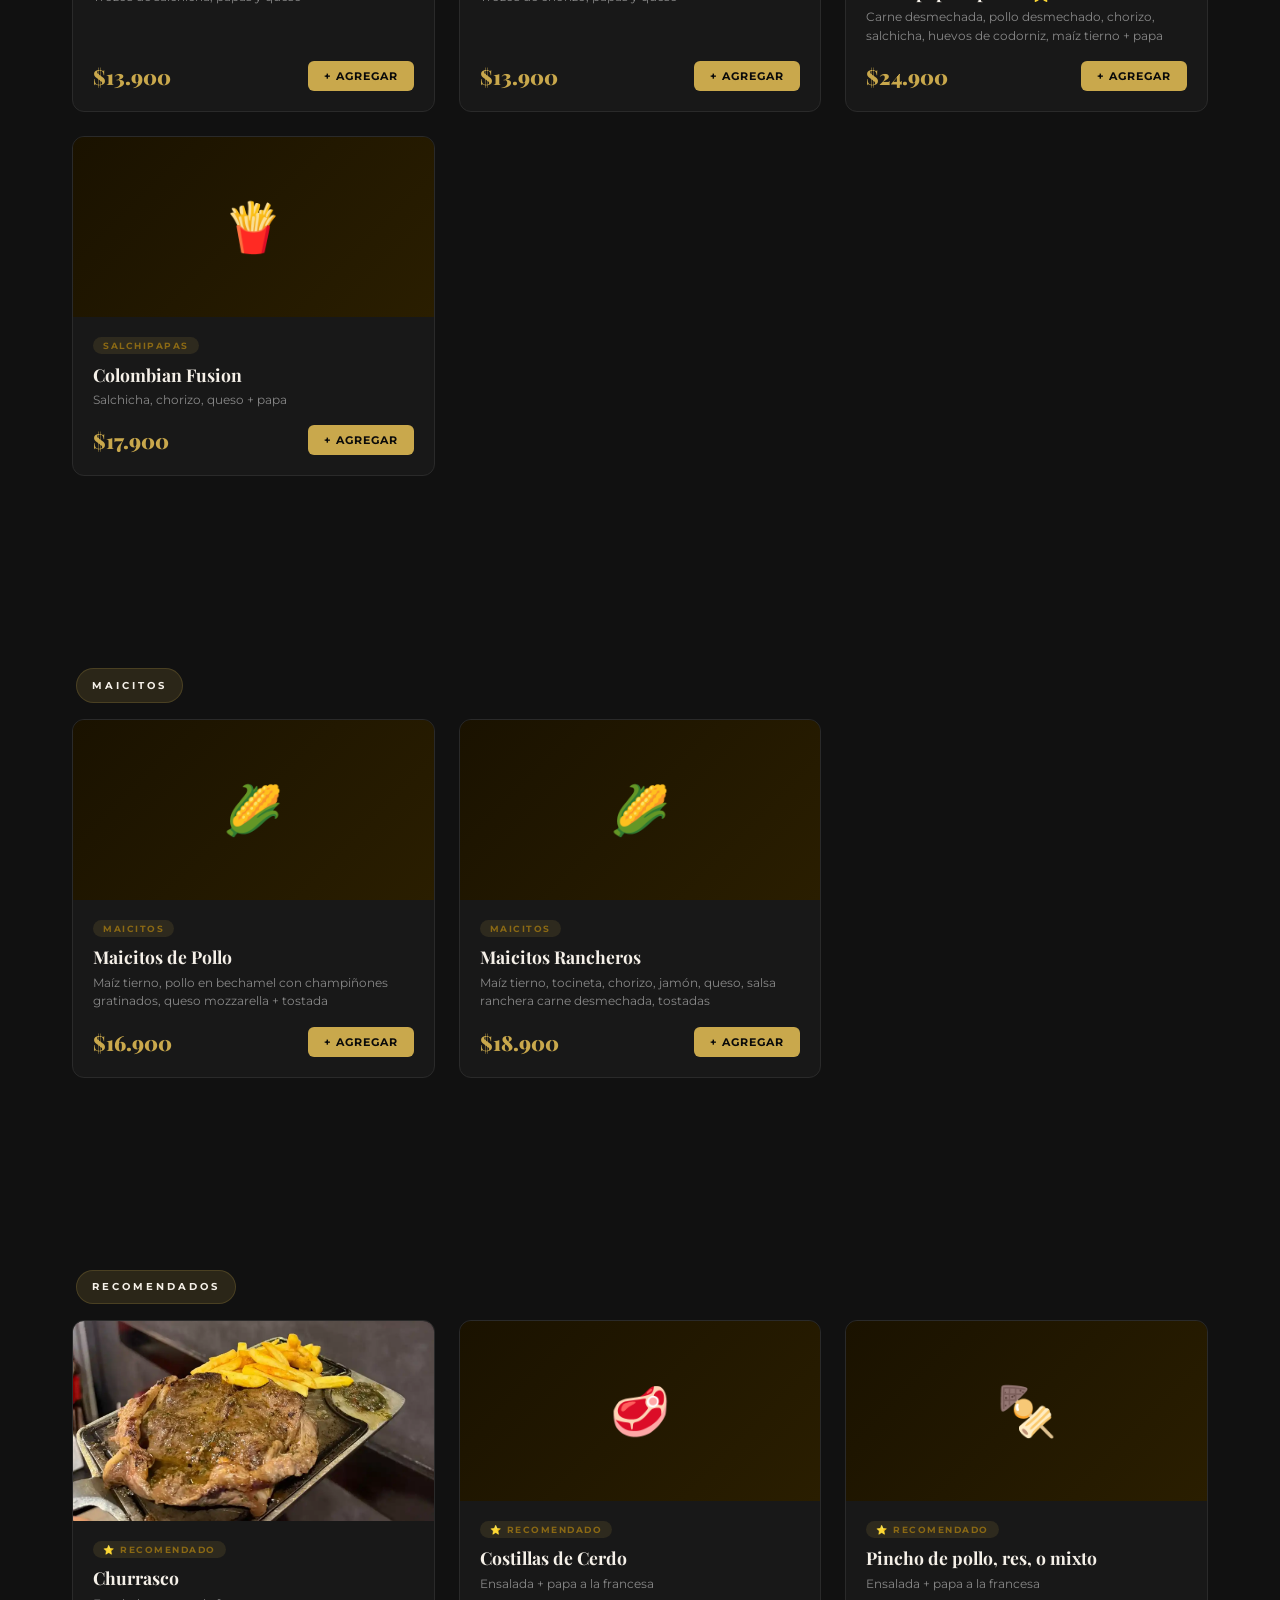
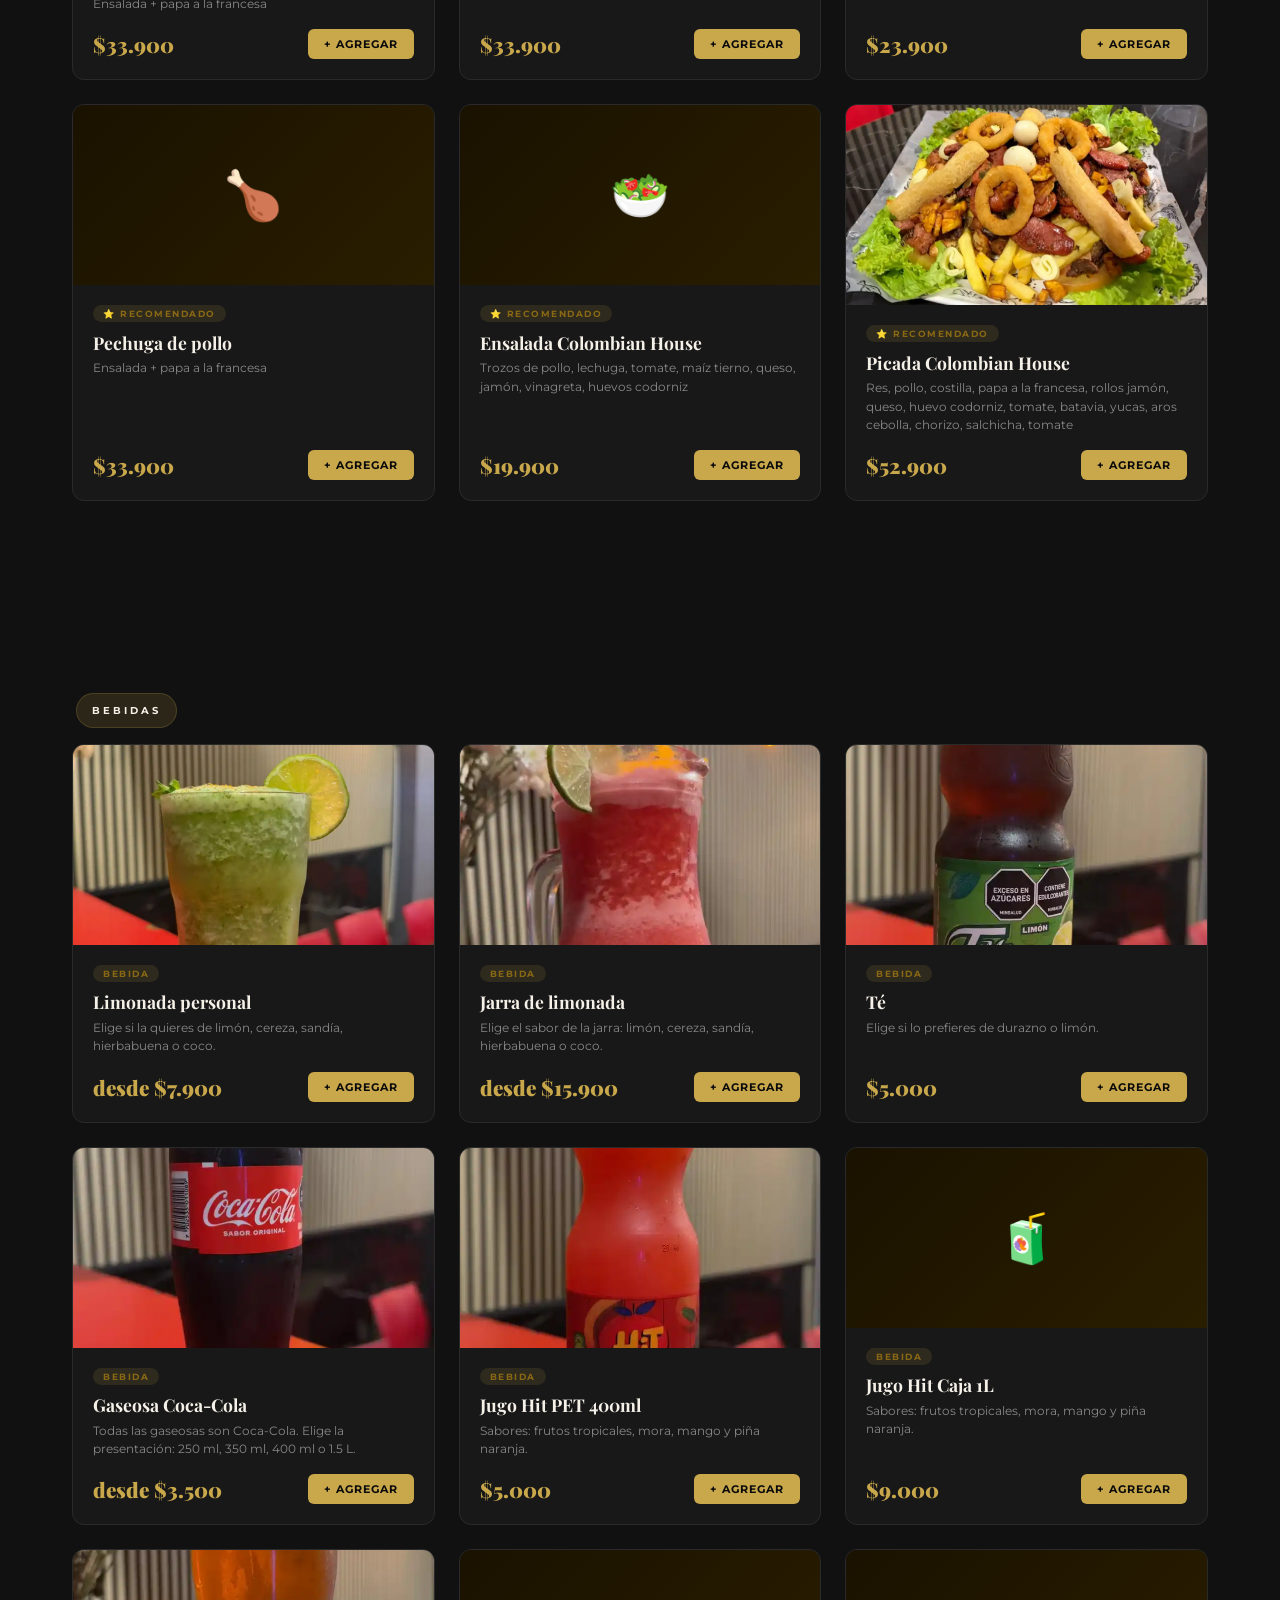
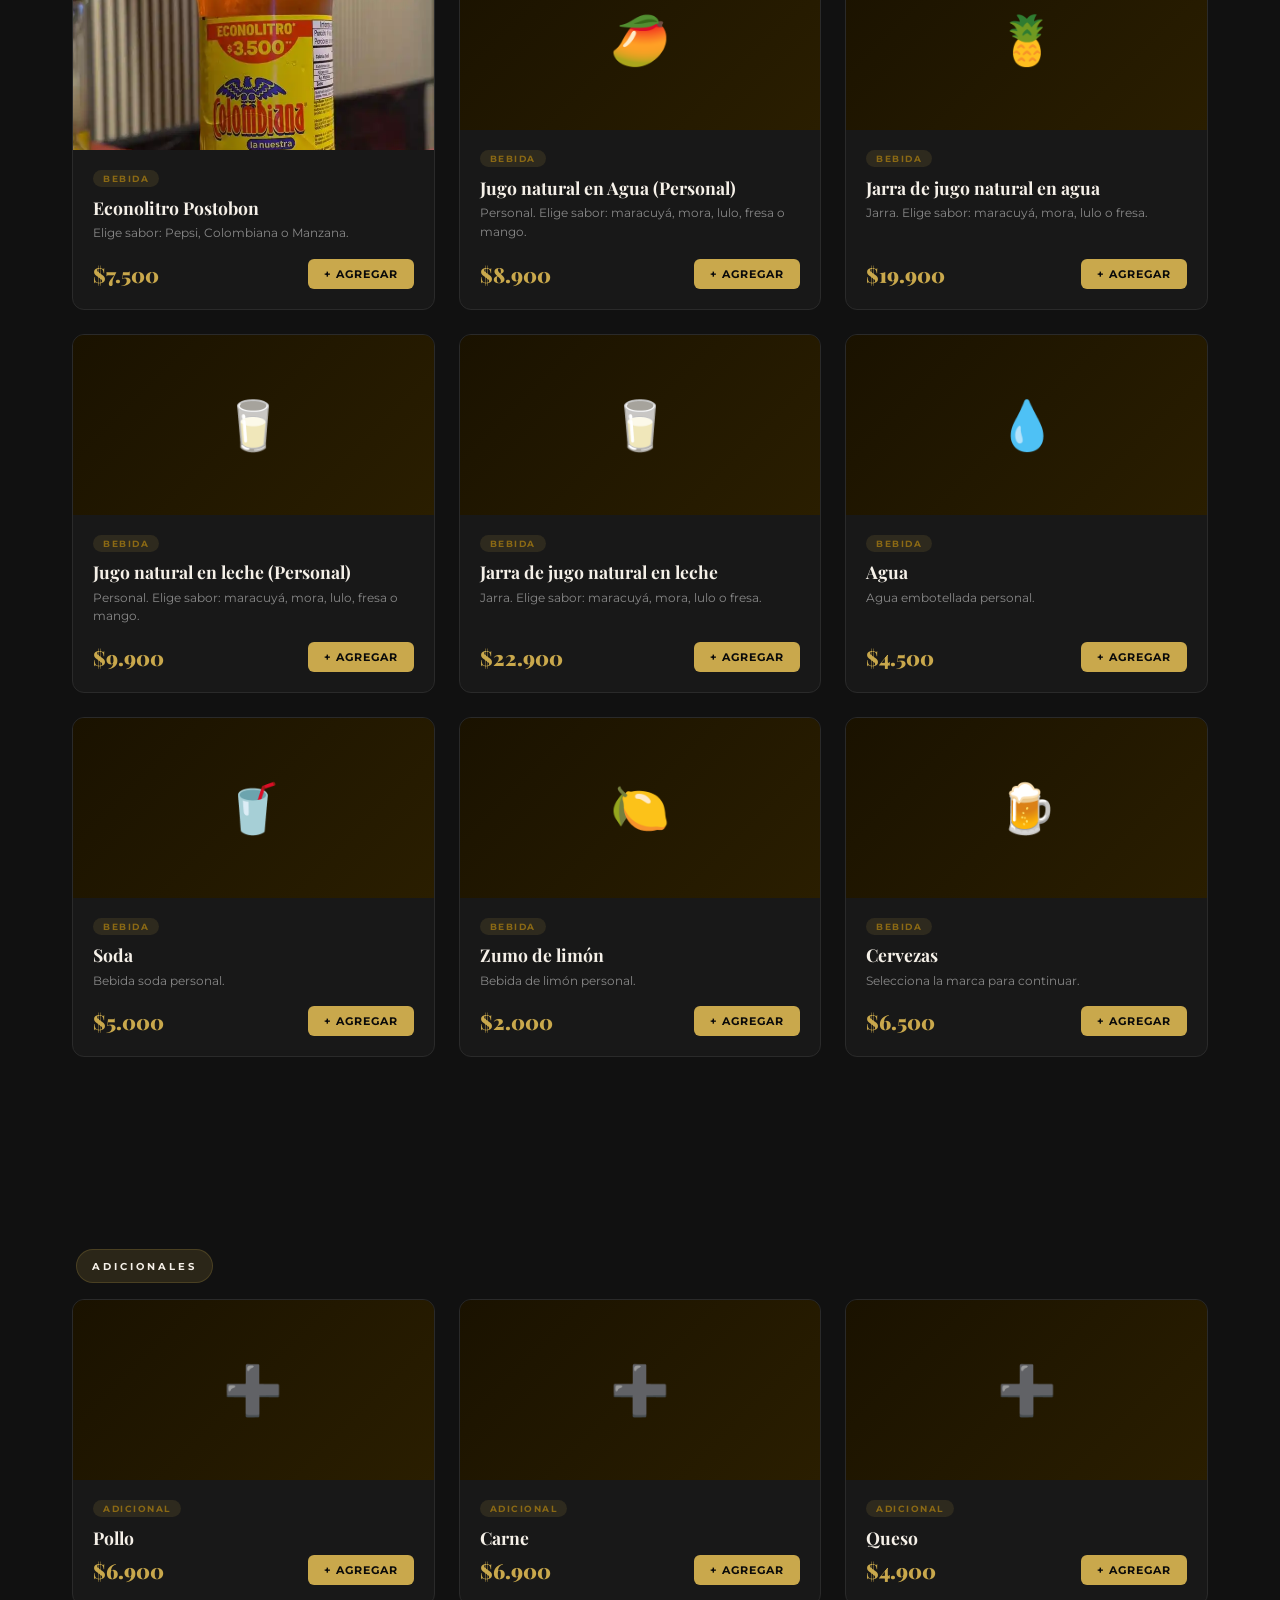
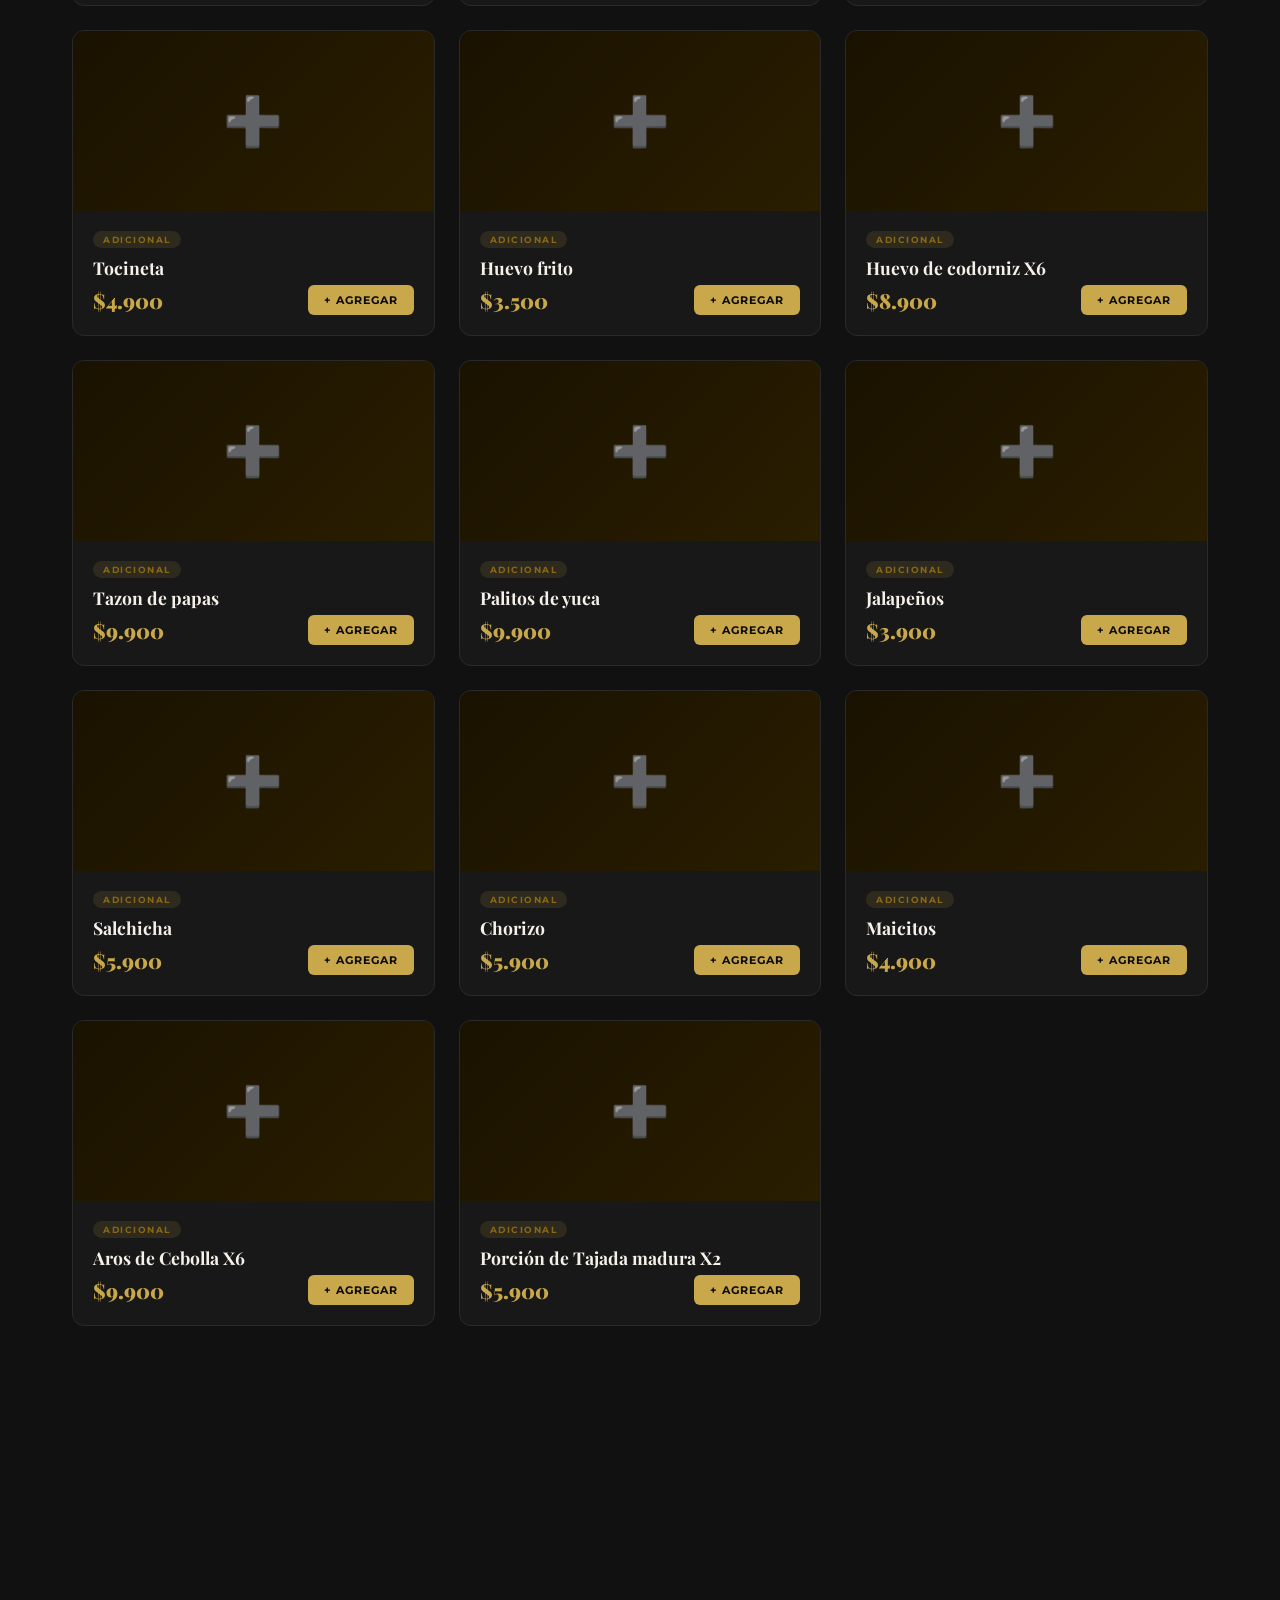
==== commit bc924bd5: "Cambios alas" ====
--- a/index.html
+++ b/index.html
@@ -79,13 +79,13 @@
   <div class="category-tabs" id="categoryTabs">
     <button class="tab-btn active" onclick="filterMenu('all', this)">Todo</button>
     <button class="tab-btn" onclick="filterMenu('hamburguesas', this)">🍔 Hamburguesas</button>
+    <button class="tab-btn" onclick="filterMenu('alas', this)">🍗 Super alas</button>
     <button class="tab-btn" onclick="filterMenu('perros', this)">🌭 Perros Calientes</button>
     <button class="tab-btn" id="favoritesTab" onclick="filterMenu('favoritos', this)">⭐ Favoritos de la Casa</button>
     <button class="tab-btn" onclick="filterMenu('fast', this)">⚡ Fast Food</button>
     <button class="tab-btn" onclick="filterMenu('patacones', this)">🟡 Patacones</button>
     <button class="tab-btn" onclick="filterMenu('salchipapas', this)">🍟 Salchipapas</button>
     <button class="tab-btn" onclick="filterMenu('maicitos', this)">🌽 Maicitos</button>
-    <button class="tab-btn" onclick="filterMenu('arepas', this)">🫓 Arepas</button>
     <button class="tab-btn" onclick="filterMenu('recomendados', this)">⭐ Recomendados</button>
     <button class="tab-btn" onclick="filterMenu('bebidas', this)">🥤 Bebidas</button>
     <button class="tab-btn" onclick="filterMenu('adicionales', this)">➕ Adicionales</button>
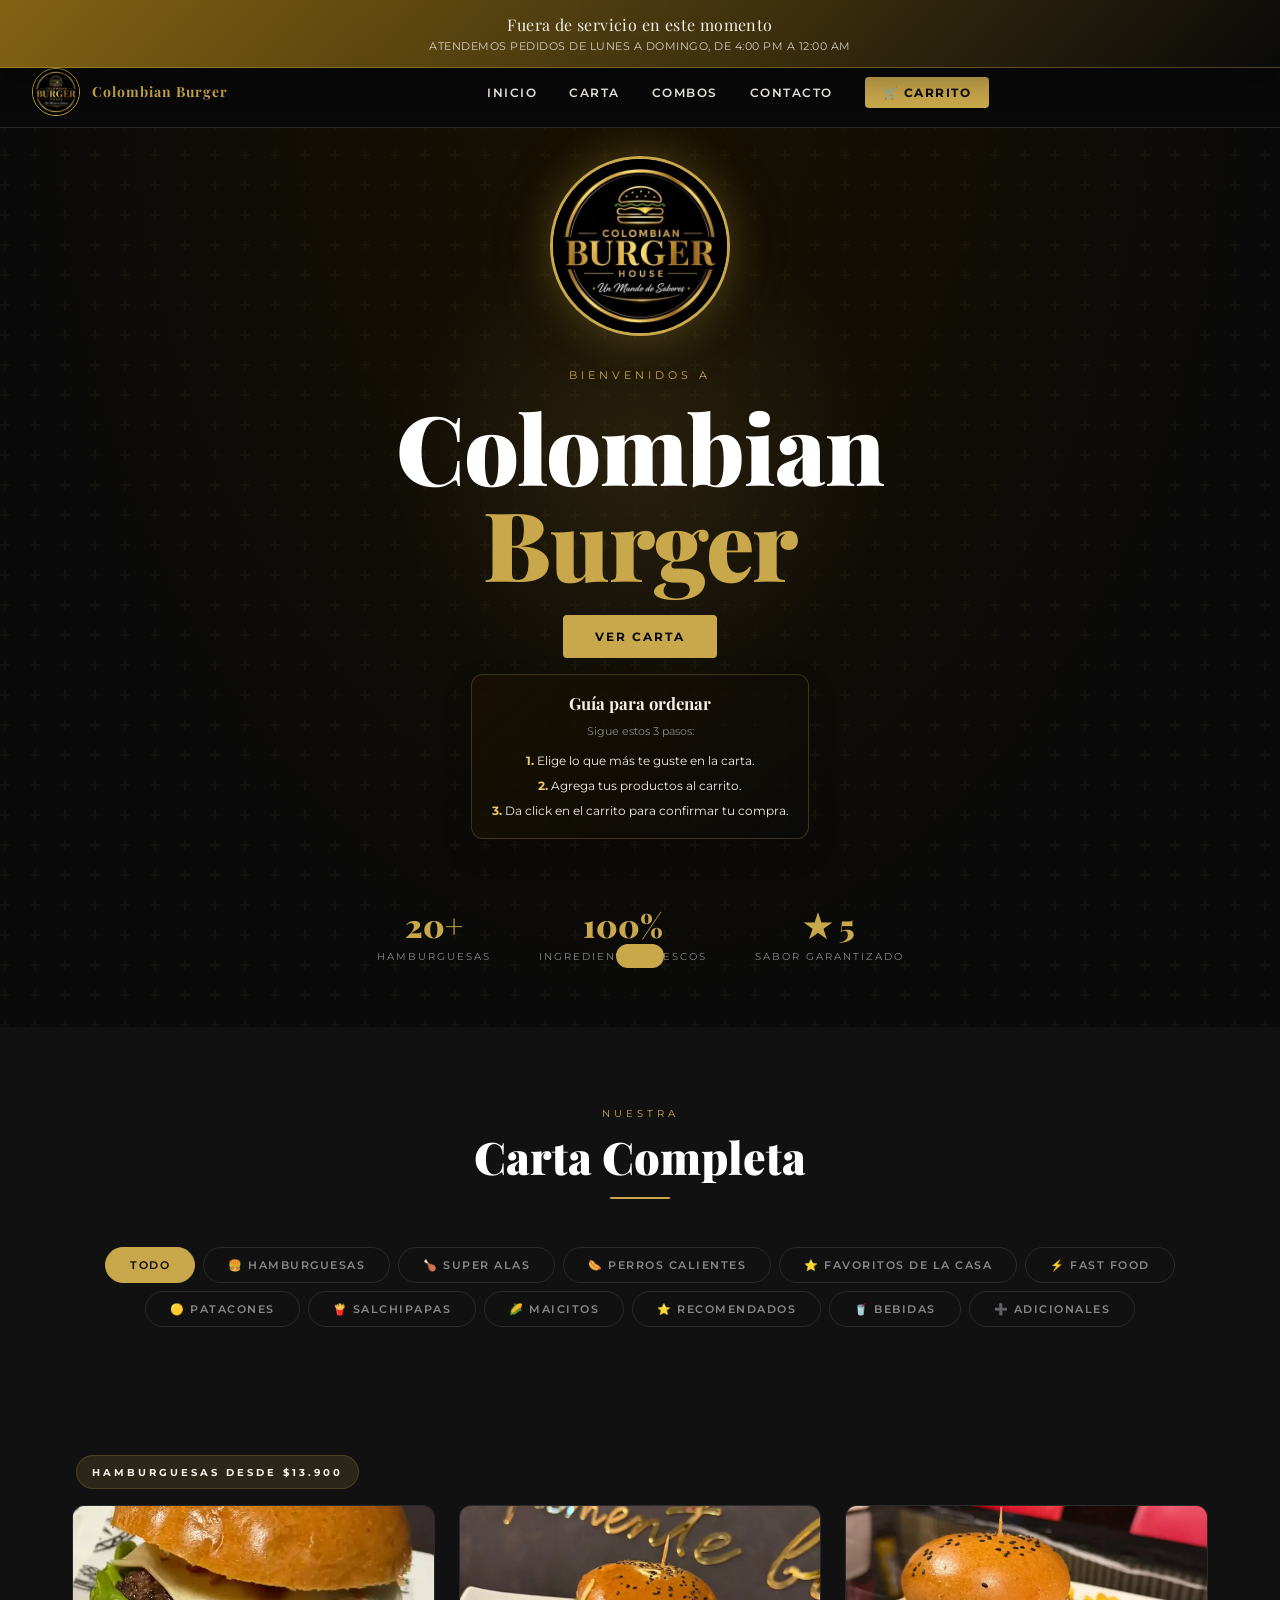
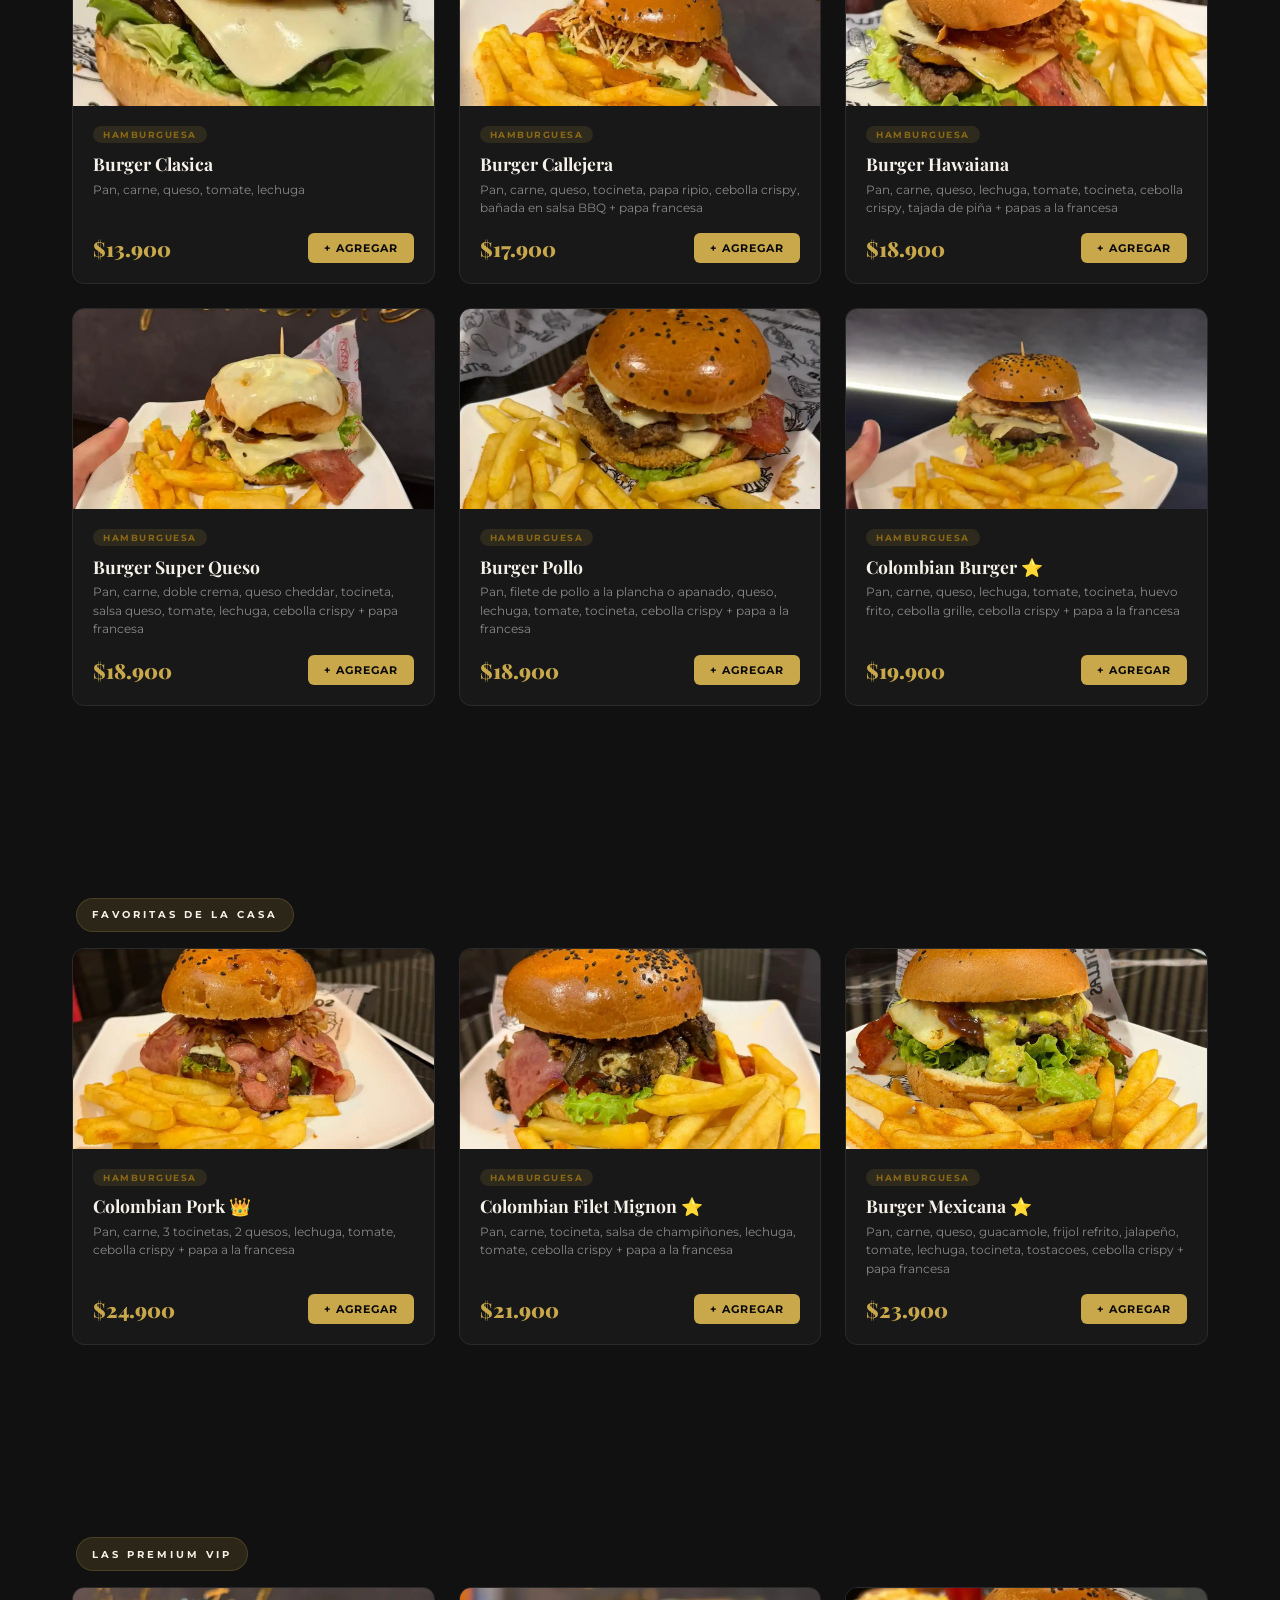
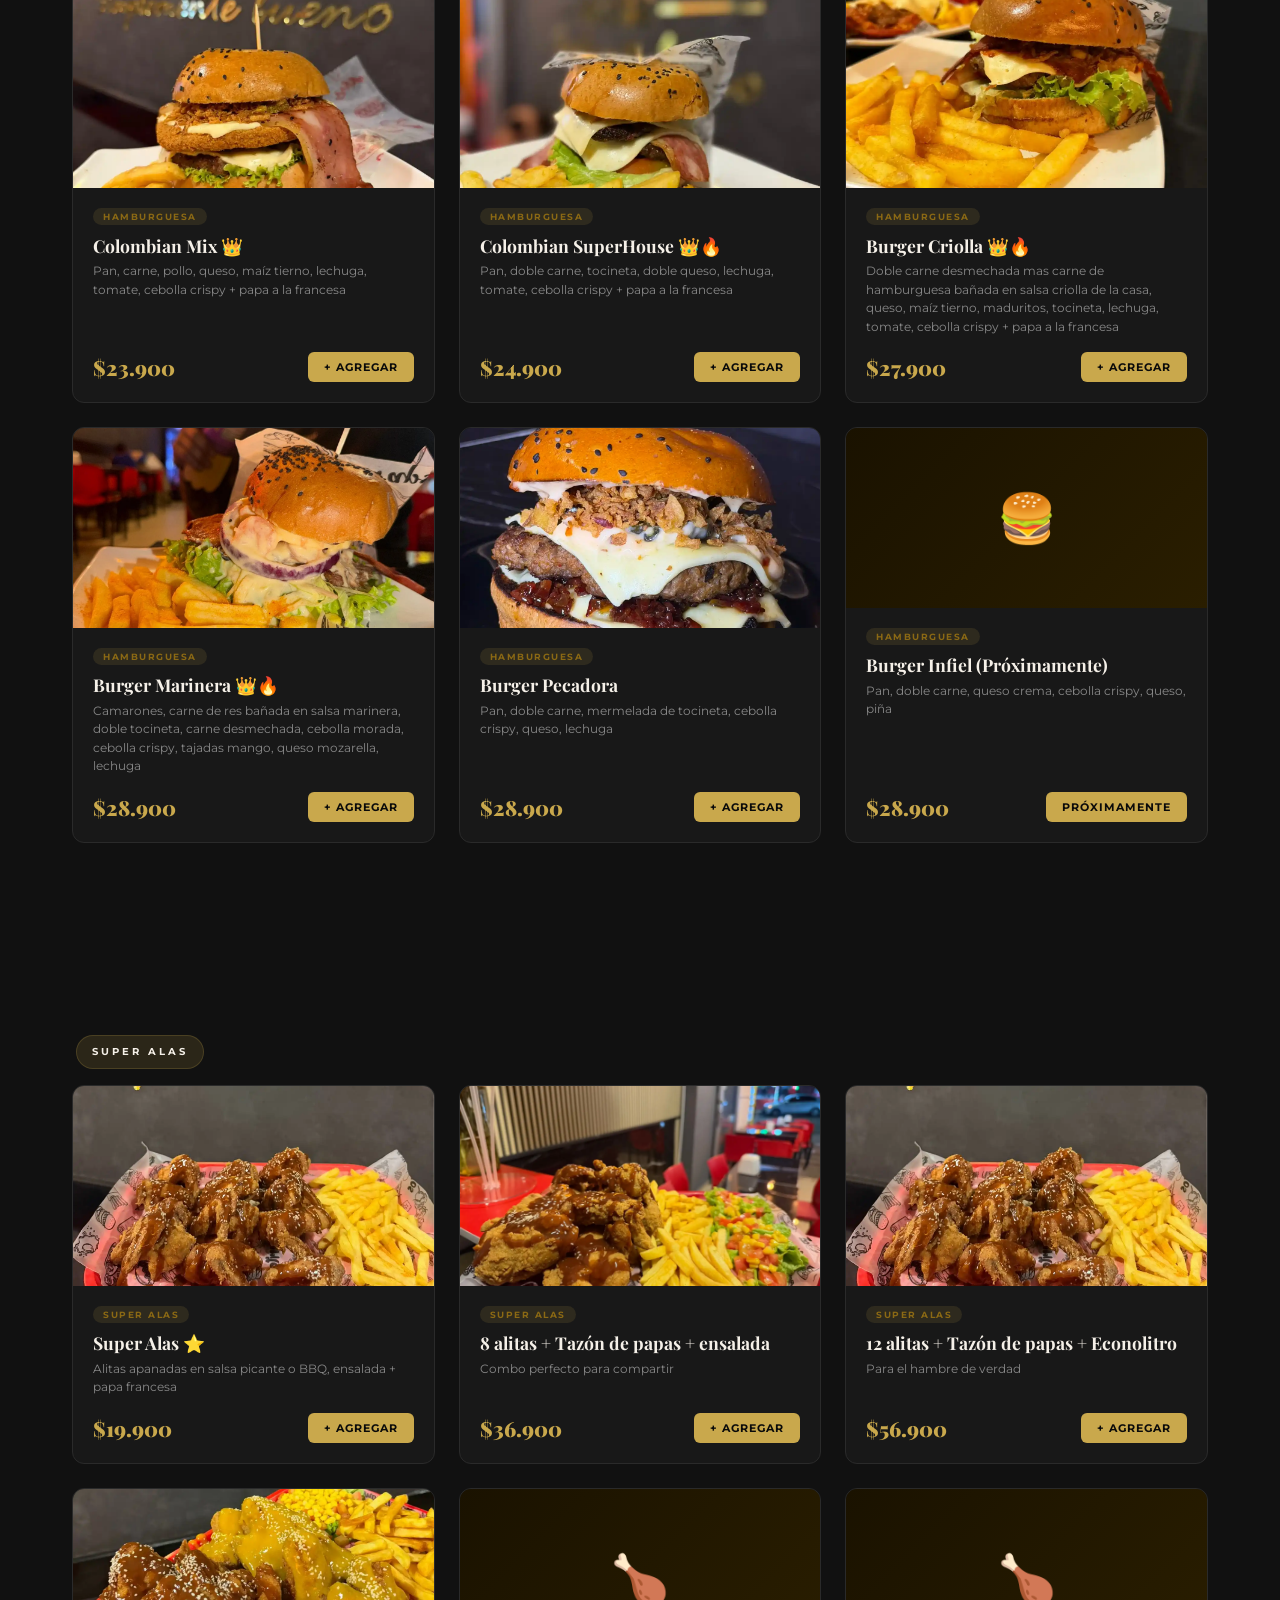
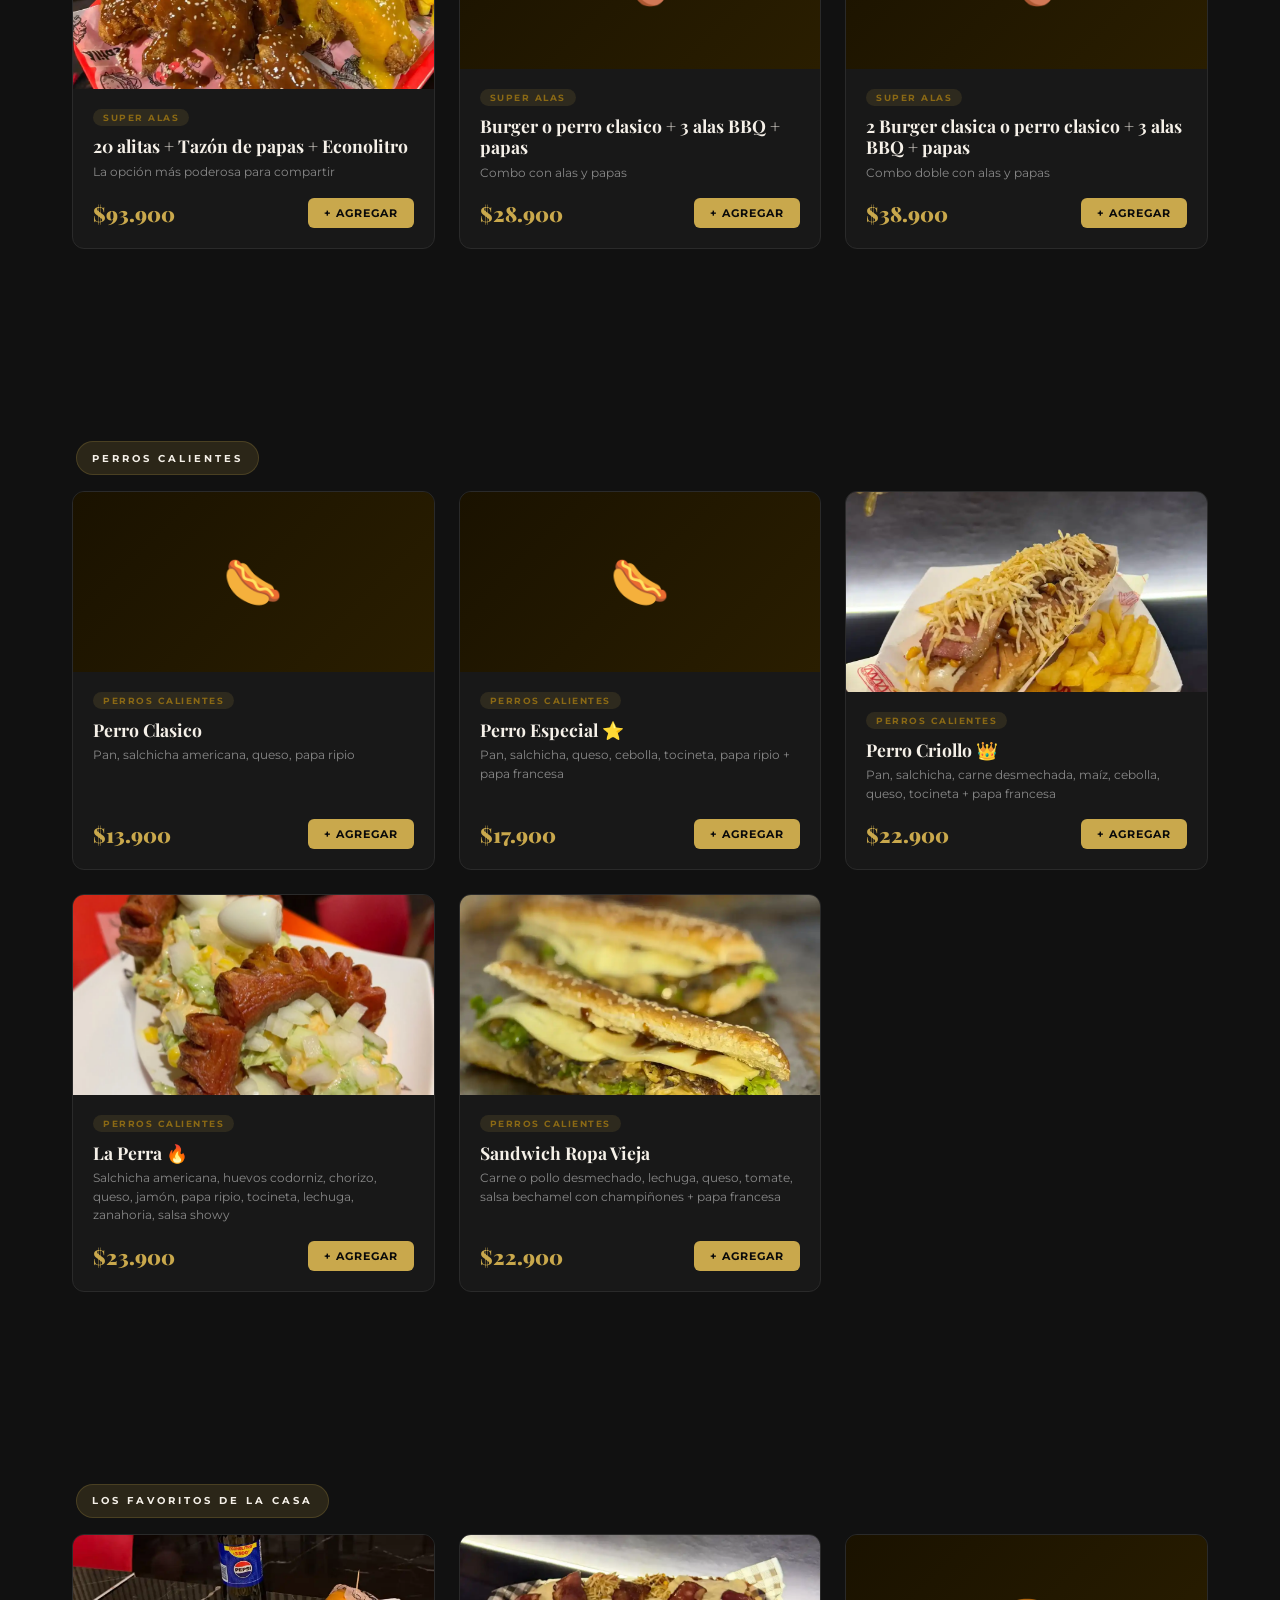
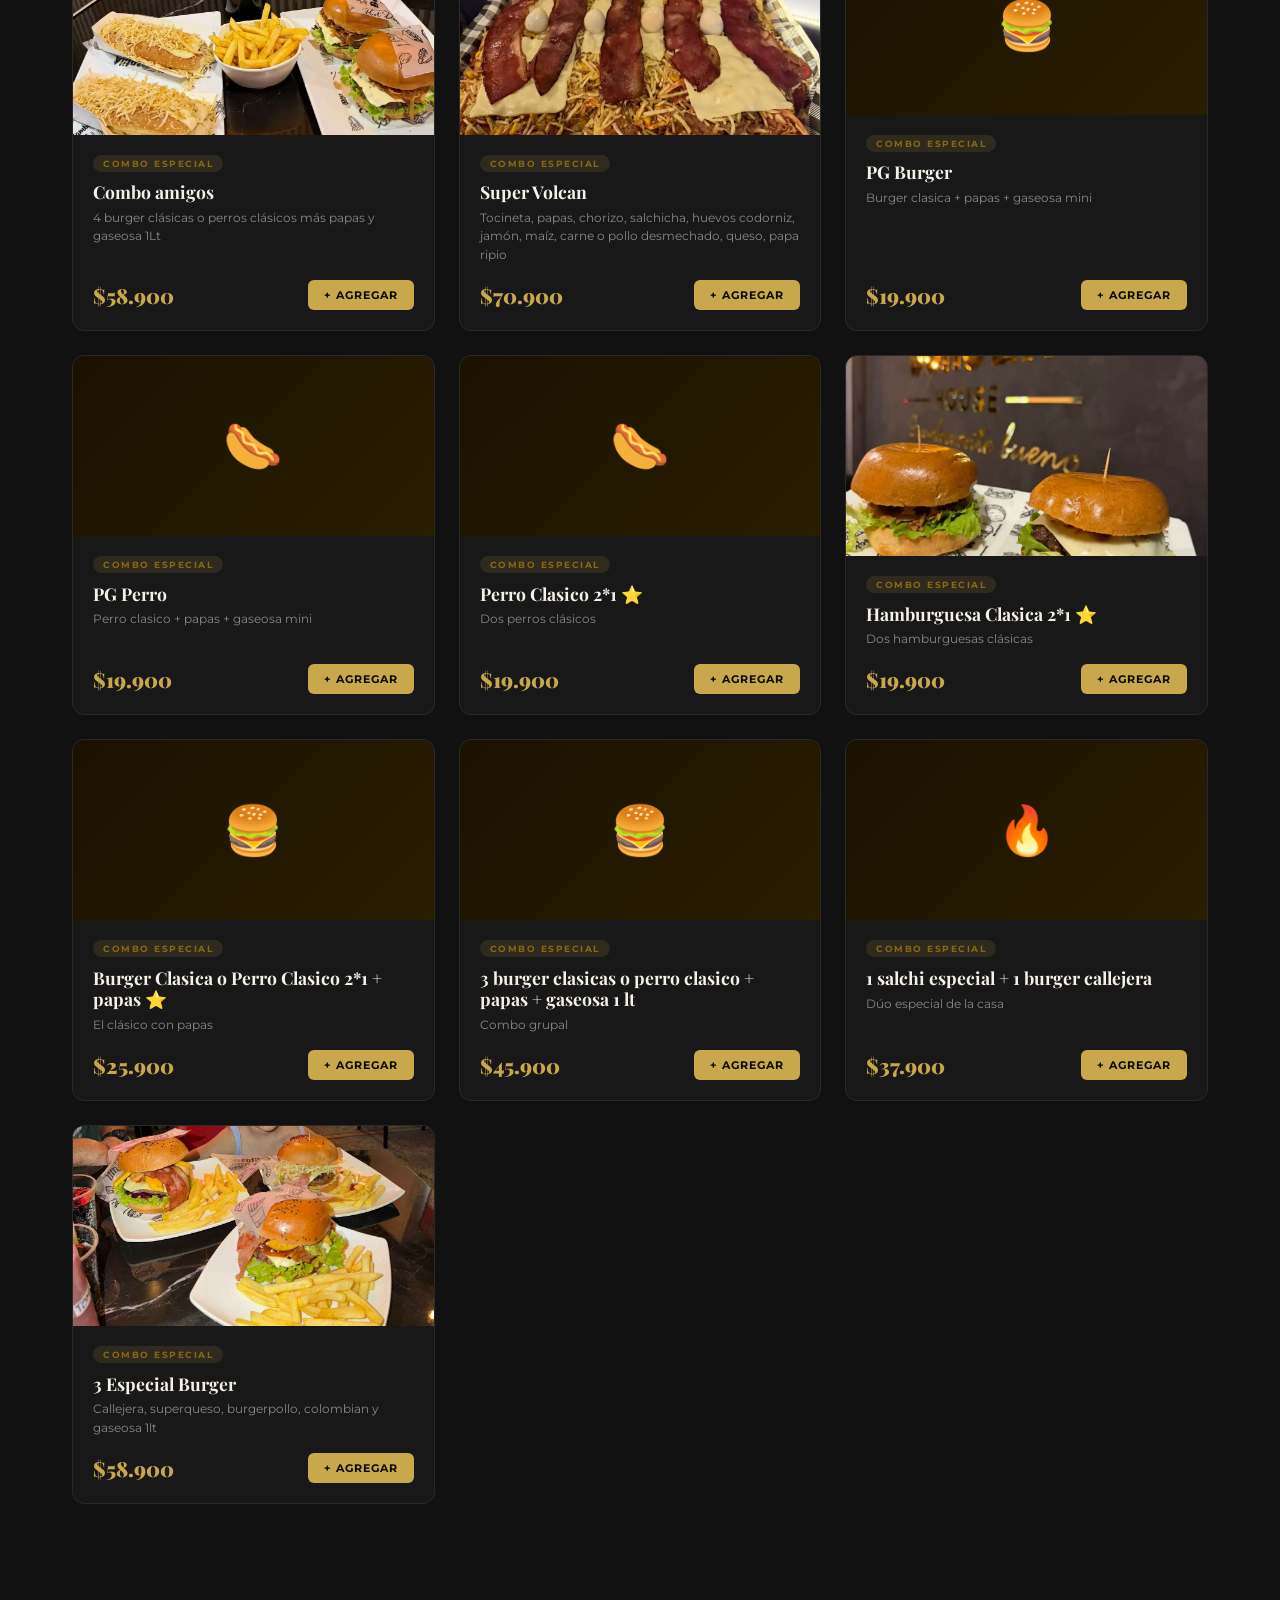
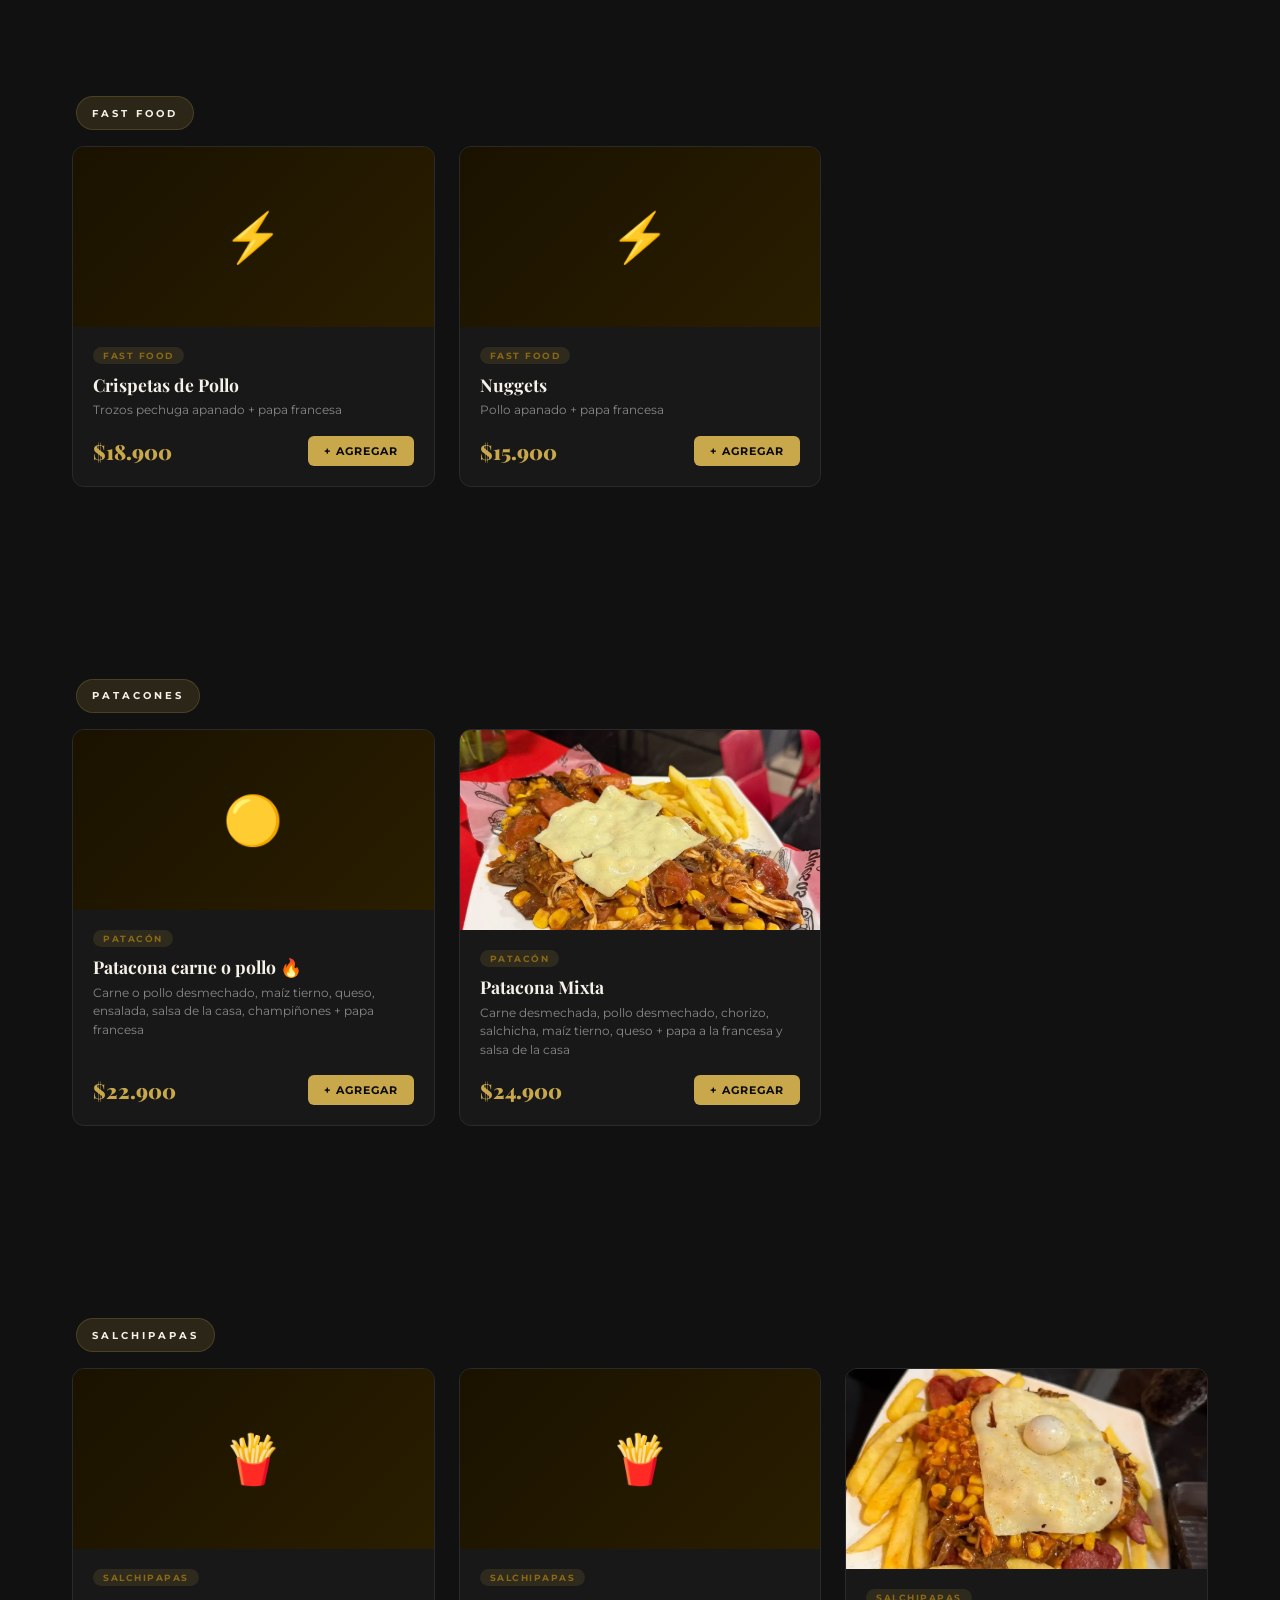
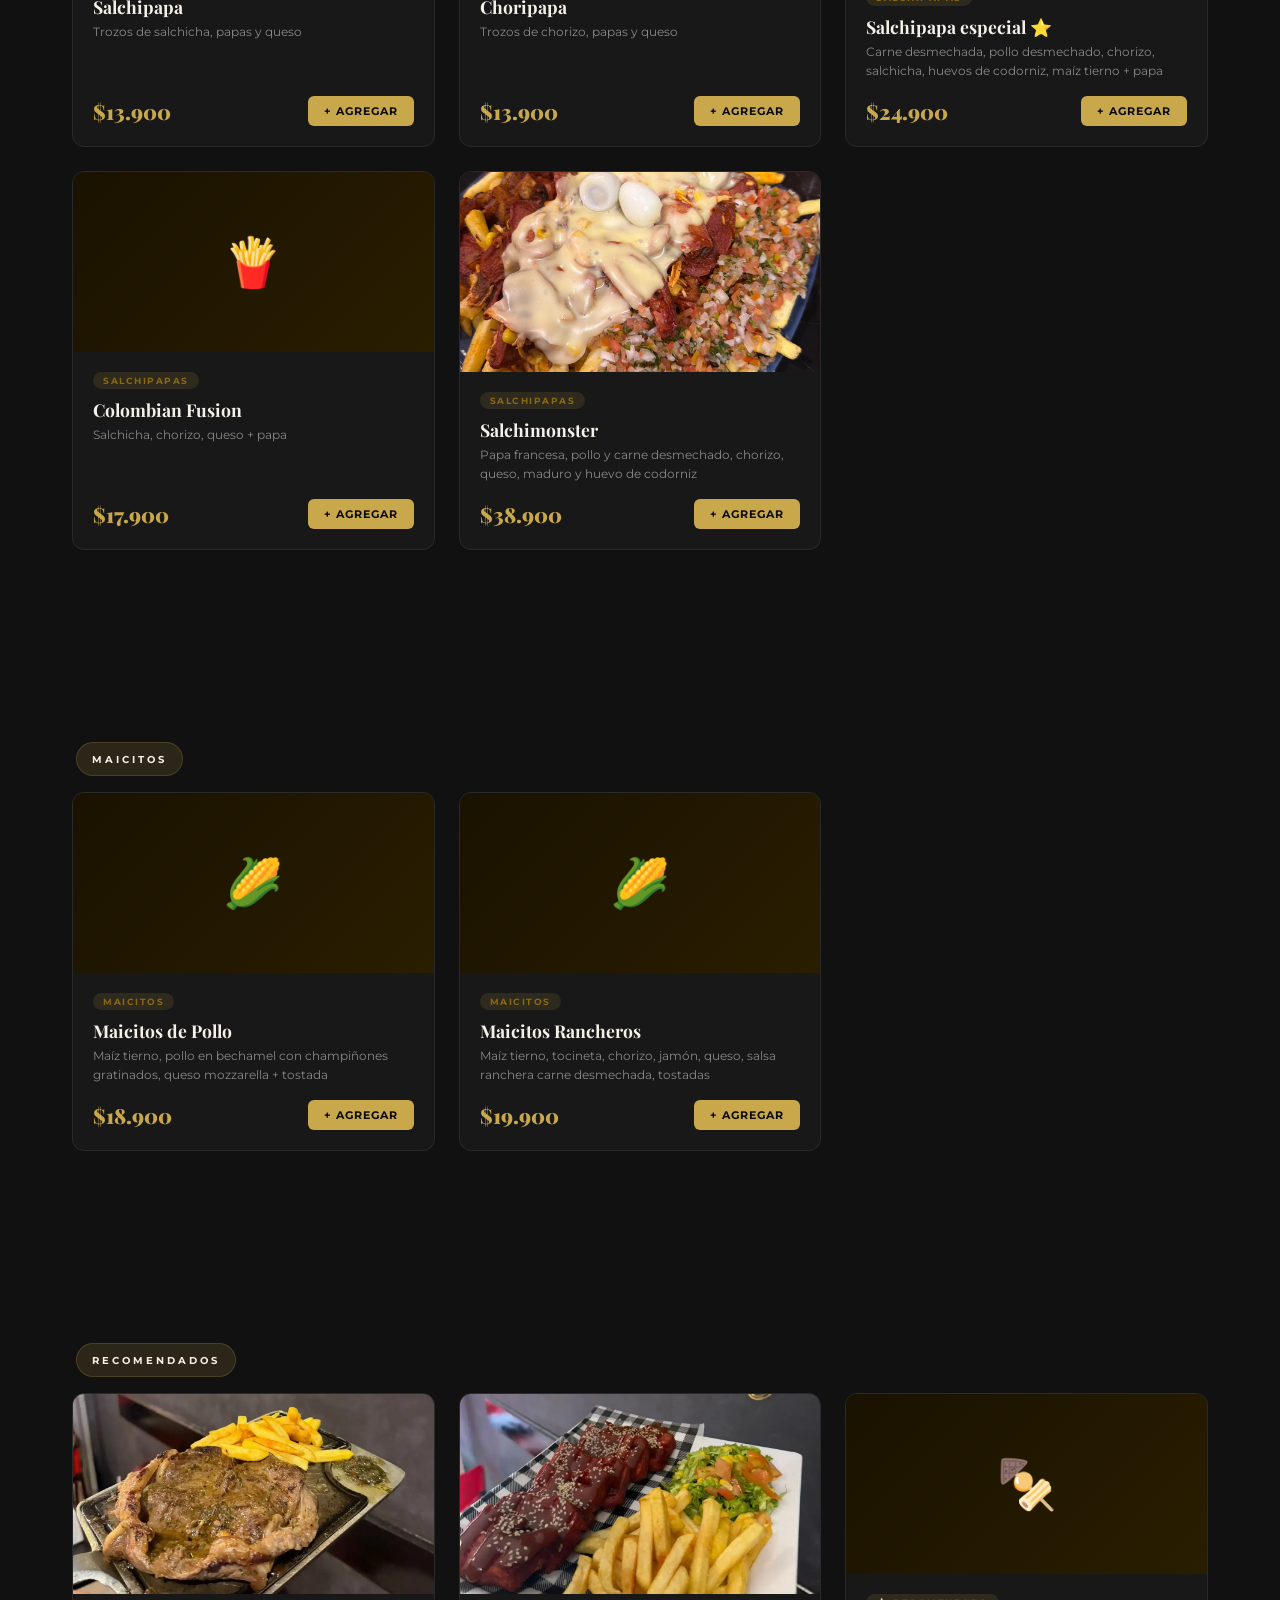
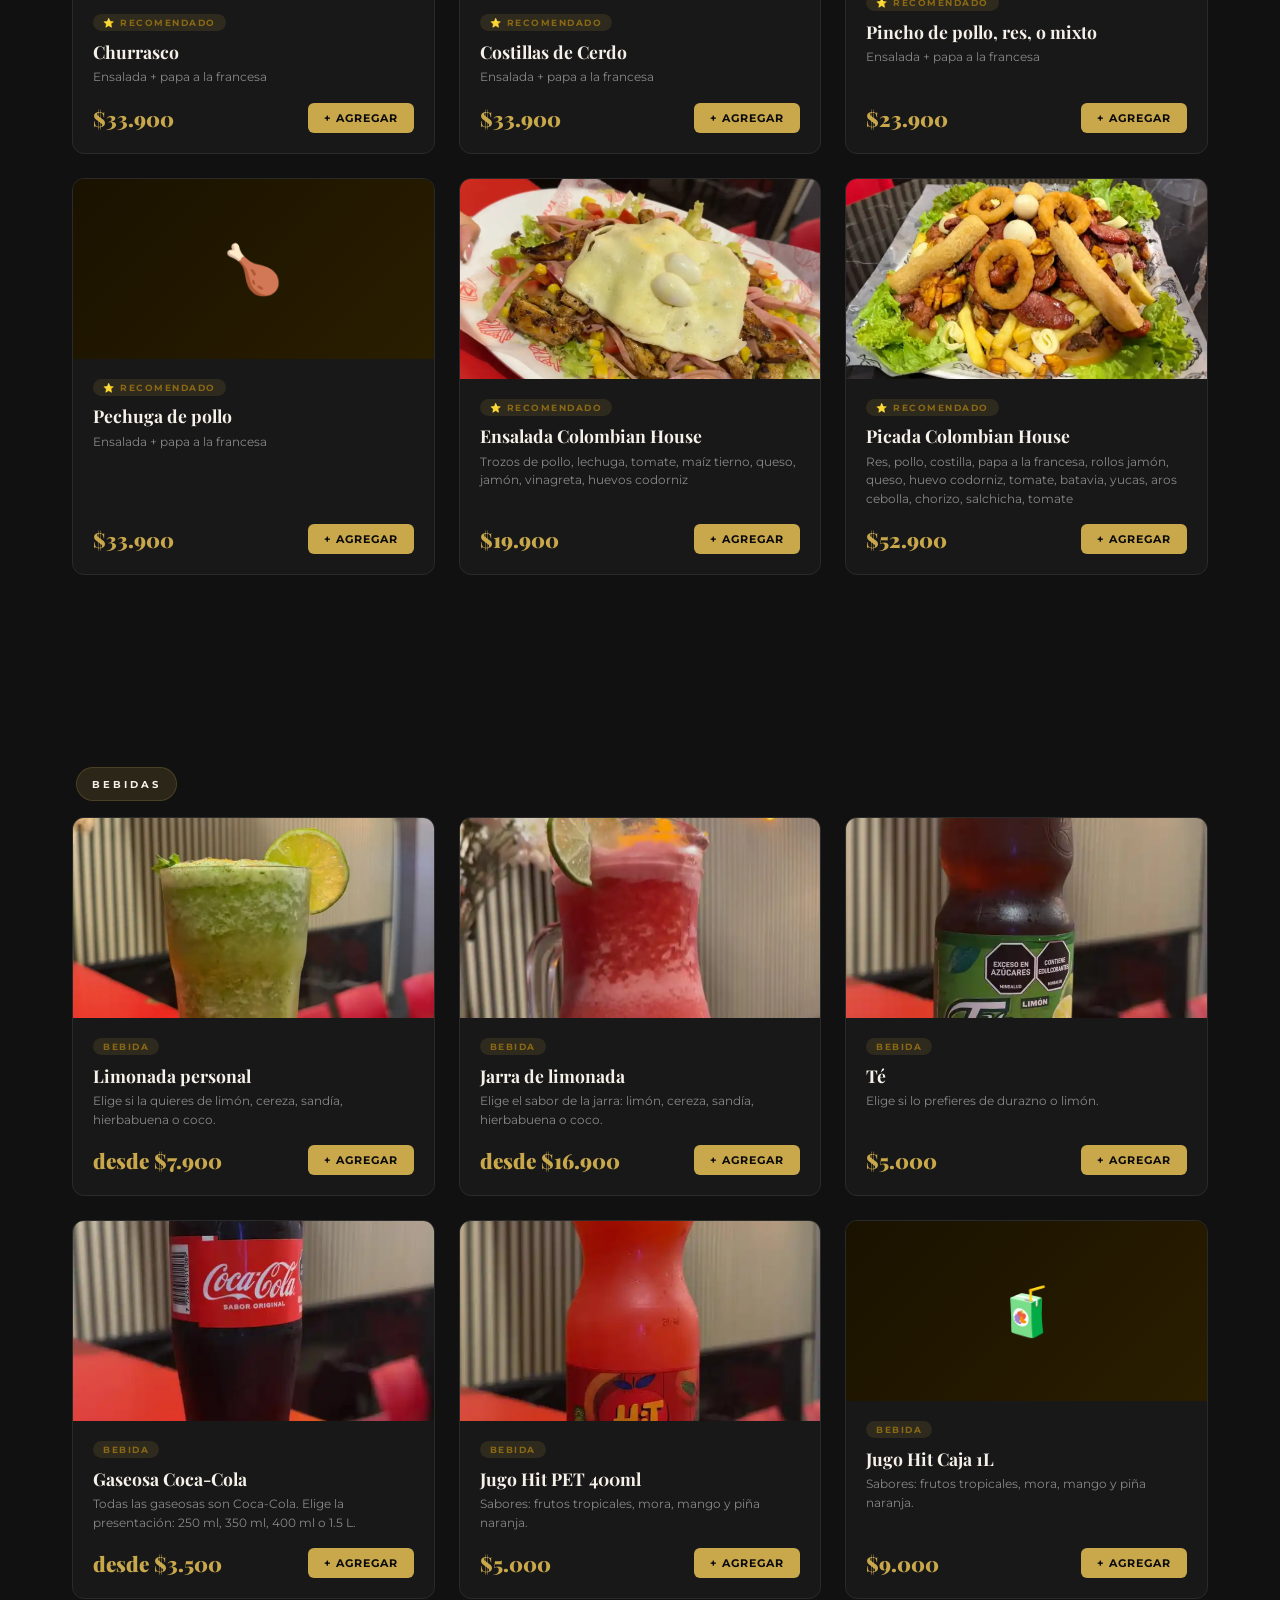
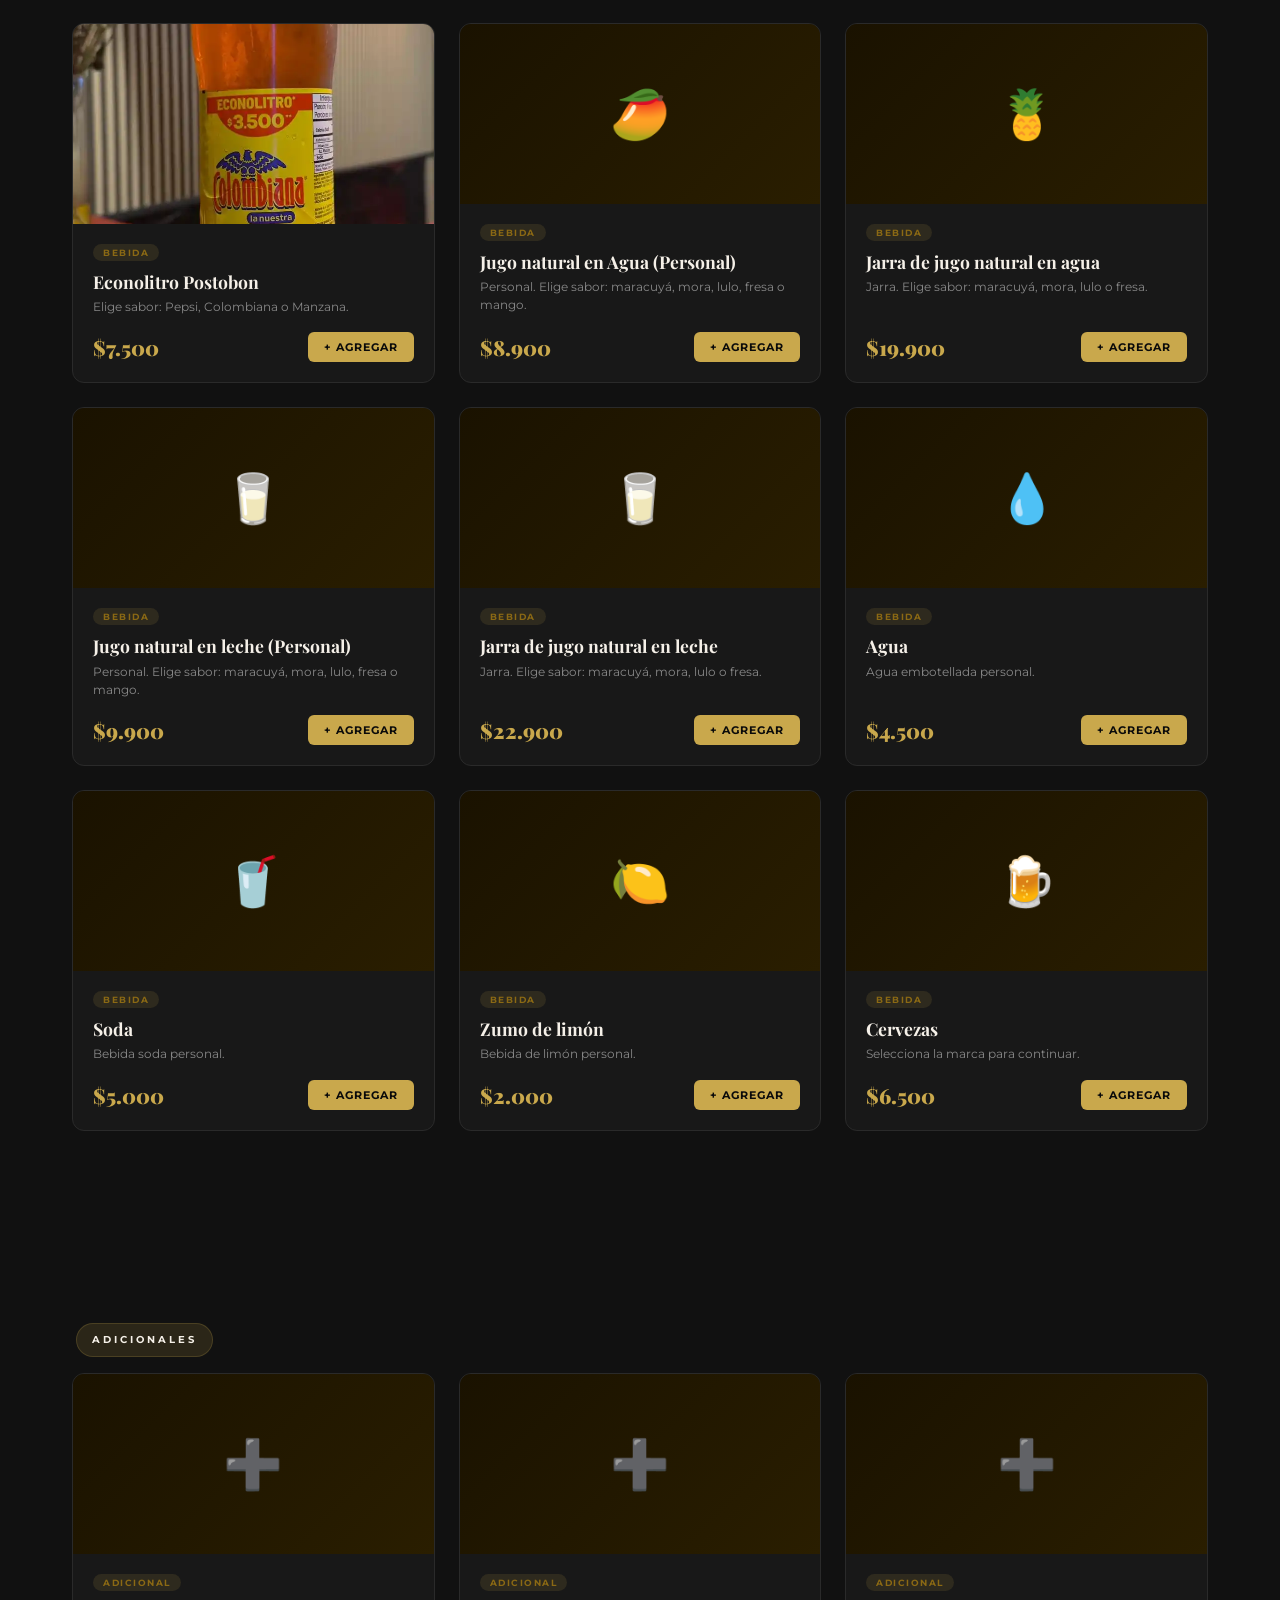
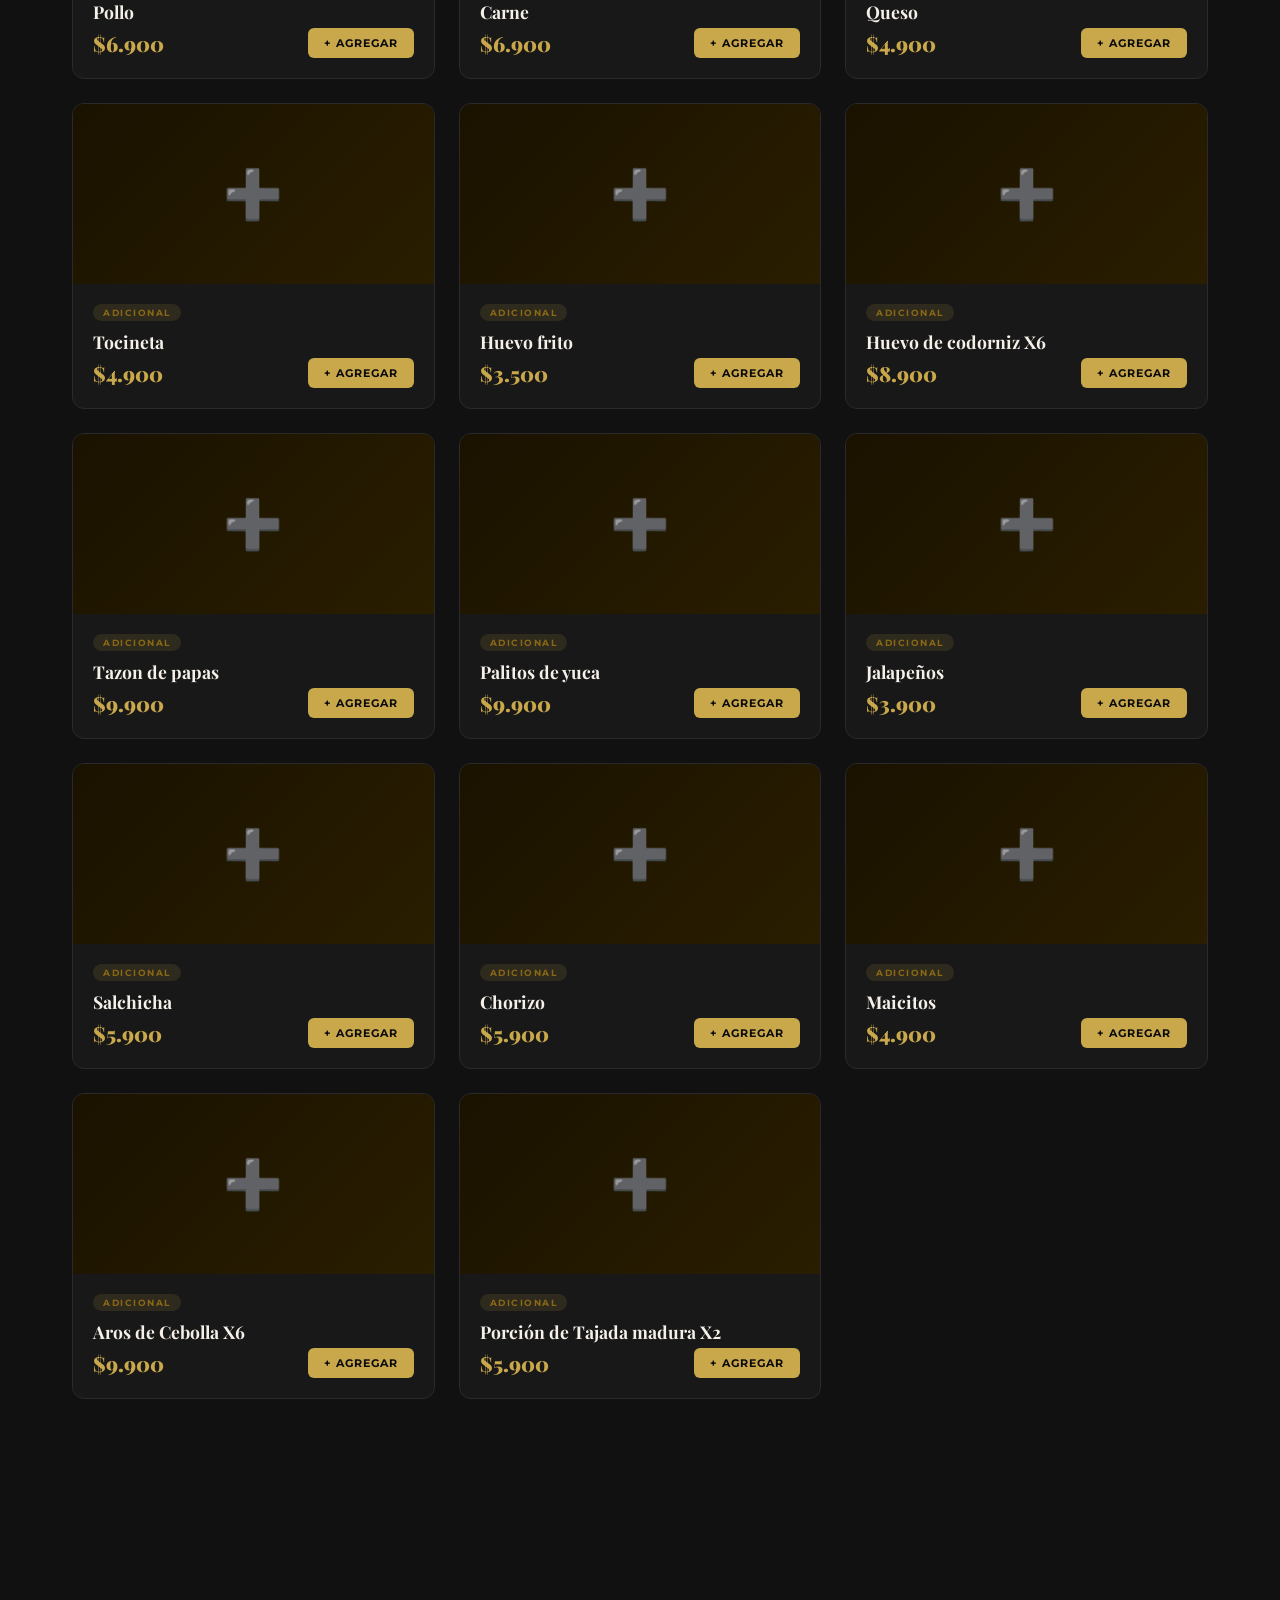
==== commit c88e485c: "panel admin con Decap CMS + menu-data.json dinamico - Agrega admin/index.html y admin/config.yml con" ====
--- a/index.html
+++ b/index.html
@@ -270,5 +270,18 @@
 <!-- SCROLL TOP -->
 <button class="scroll-top" id="scrollTop" onclick="window.scrollTo({top:0,behavior:'smooth'})">↑</button>
 
+<script src="https://identity.netlify.com/v1/netlify-identity-widget.js"></script>
+<script>
+  if (window.netlifyIdentity) {
+    window.netlifyIdentity.on('init', function(user) {
+      if (!user) {
+        window.netlifyIdentity.on('login', function() {
+          document.location.href = '/admin/';
+        });
+      }
+    });
+  }
+</script>
+
 </body>
 </html>
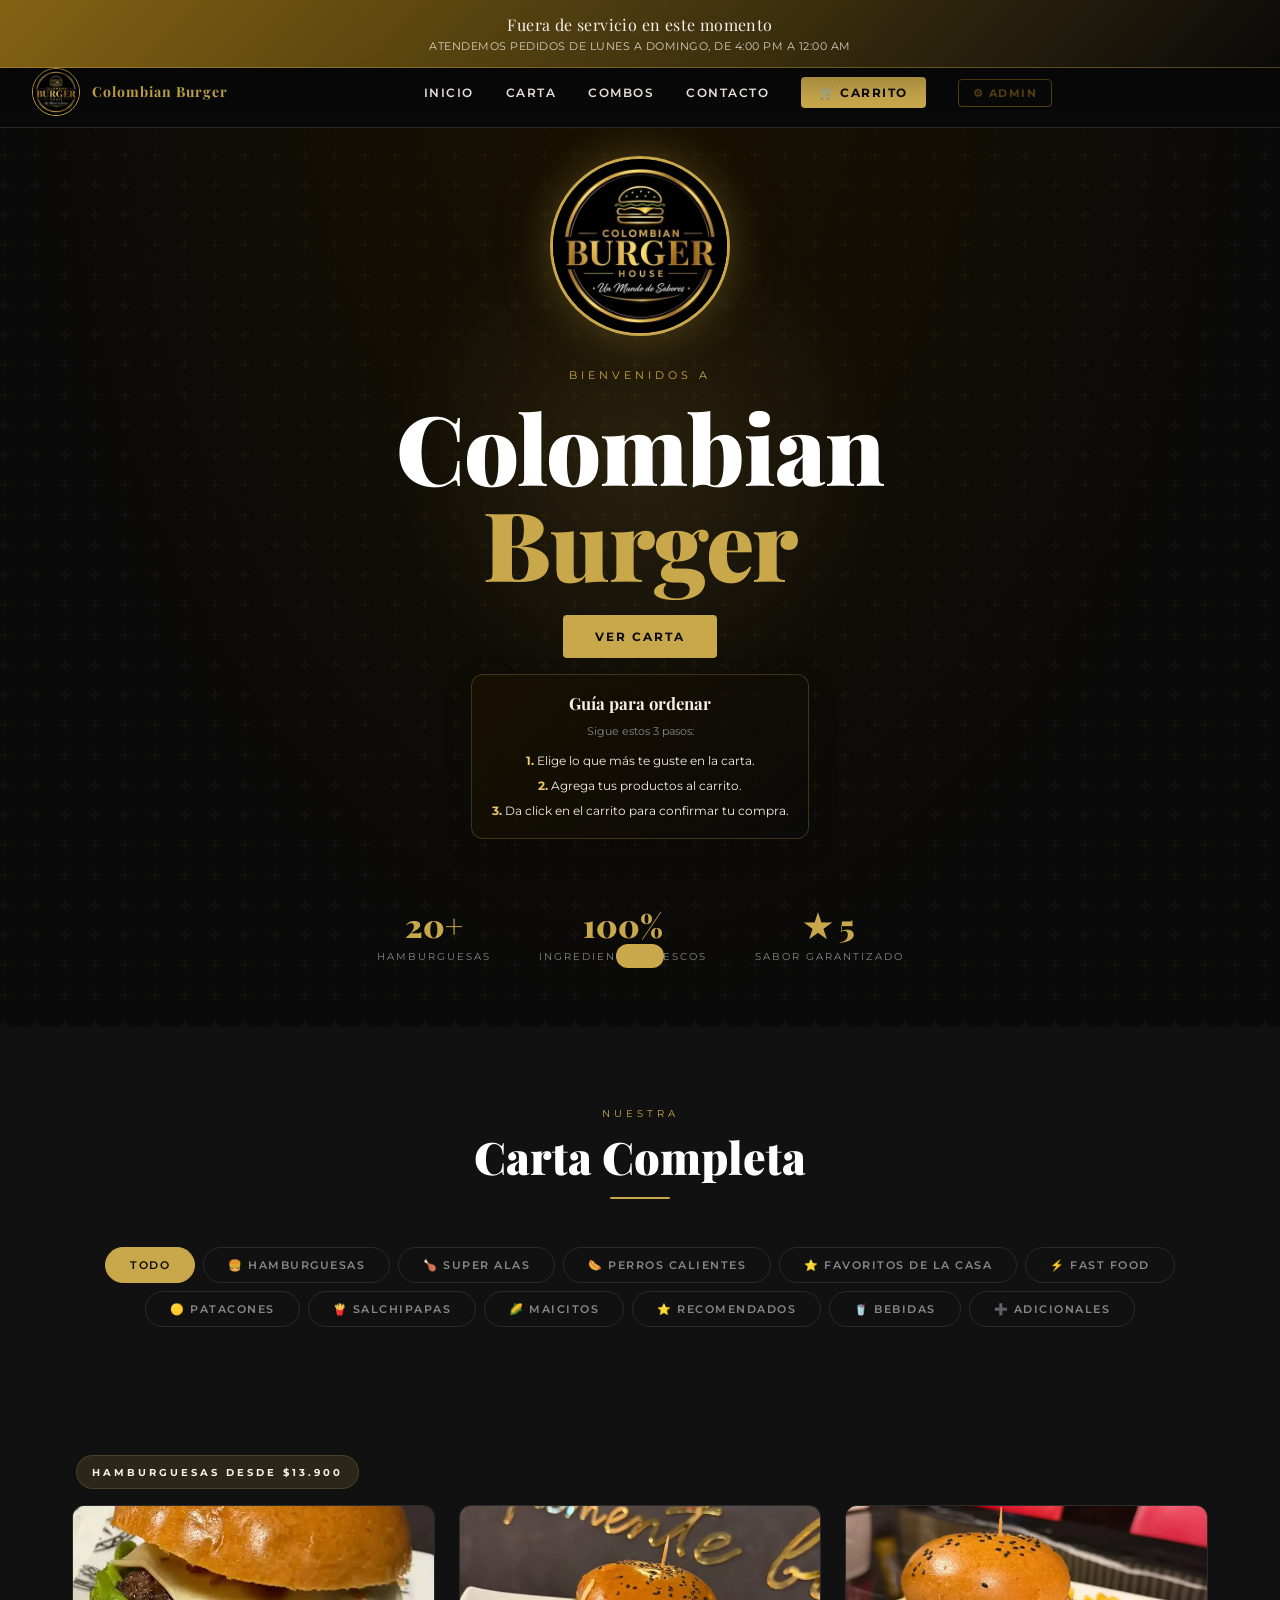
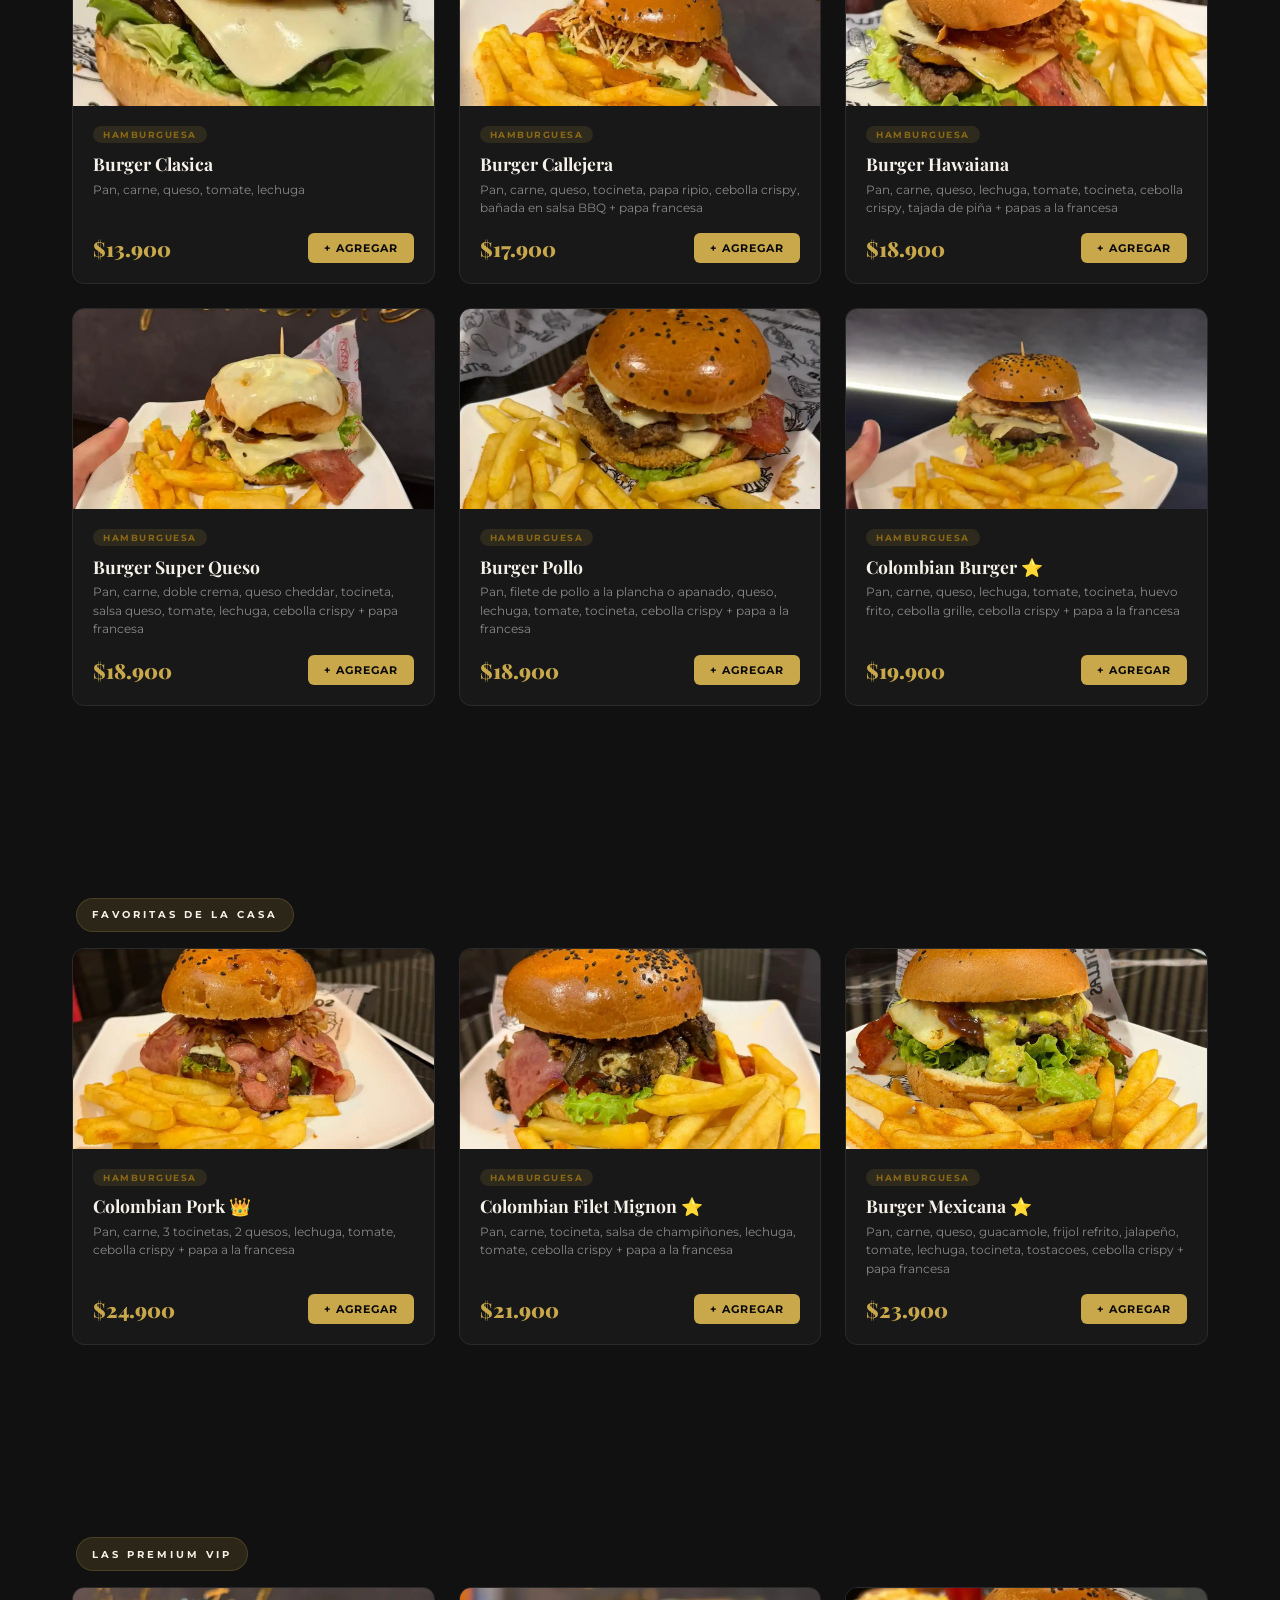
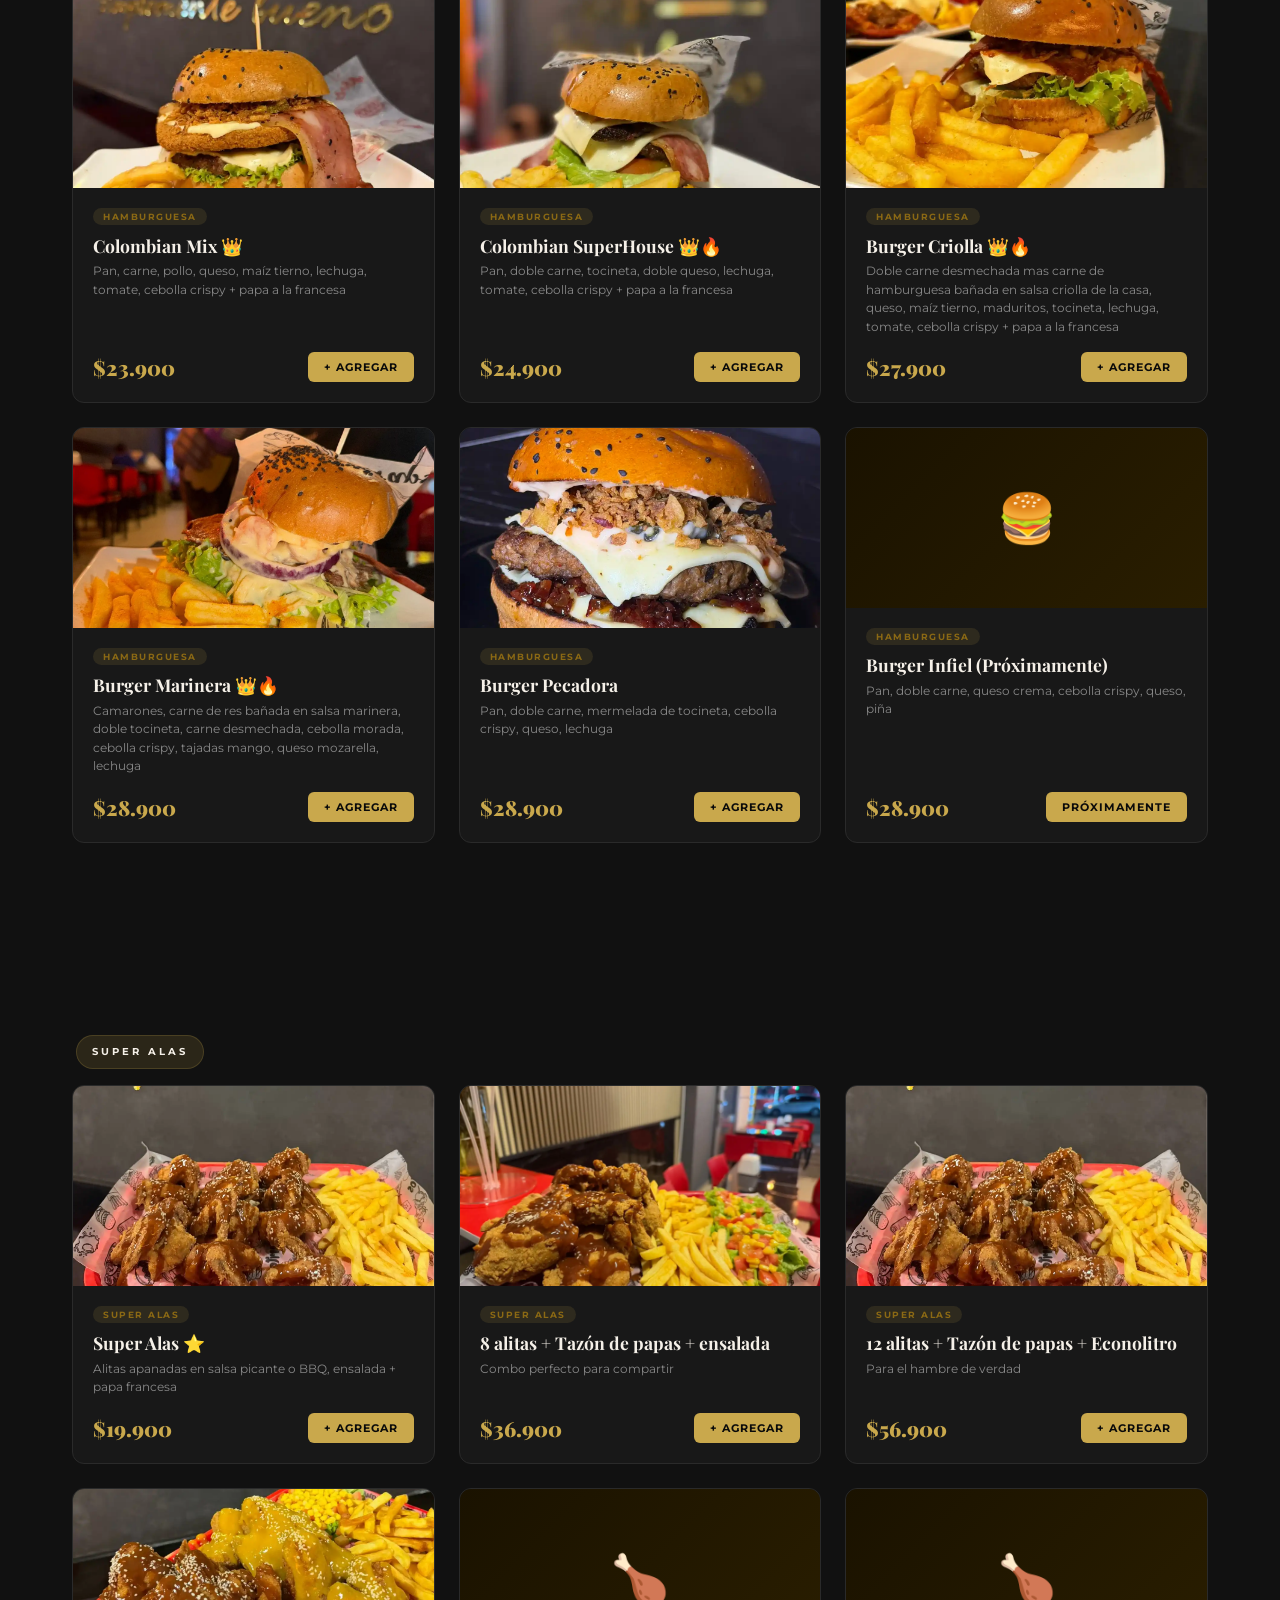
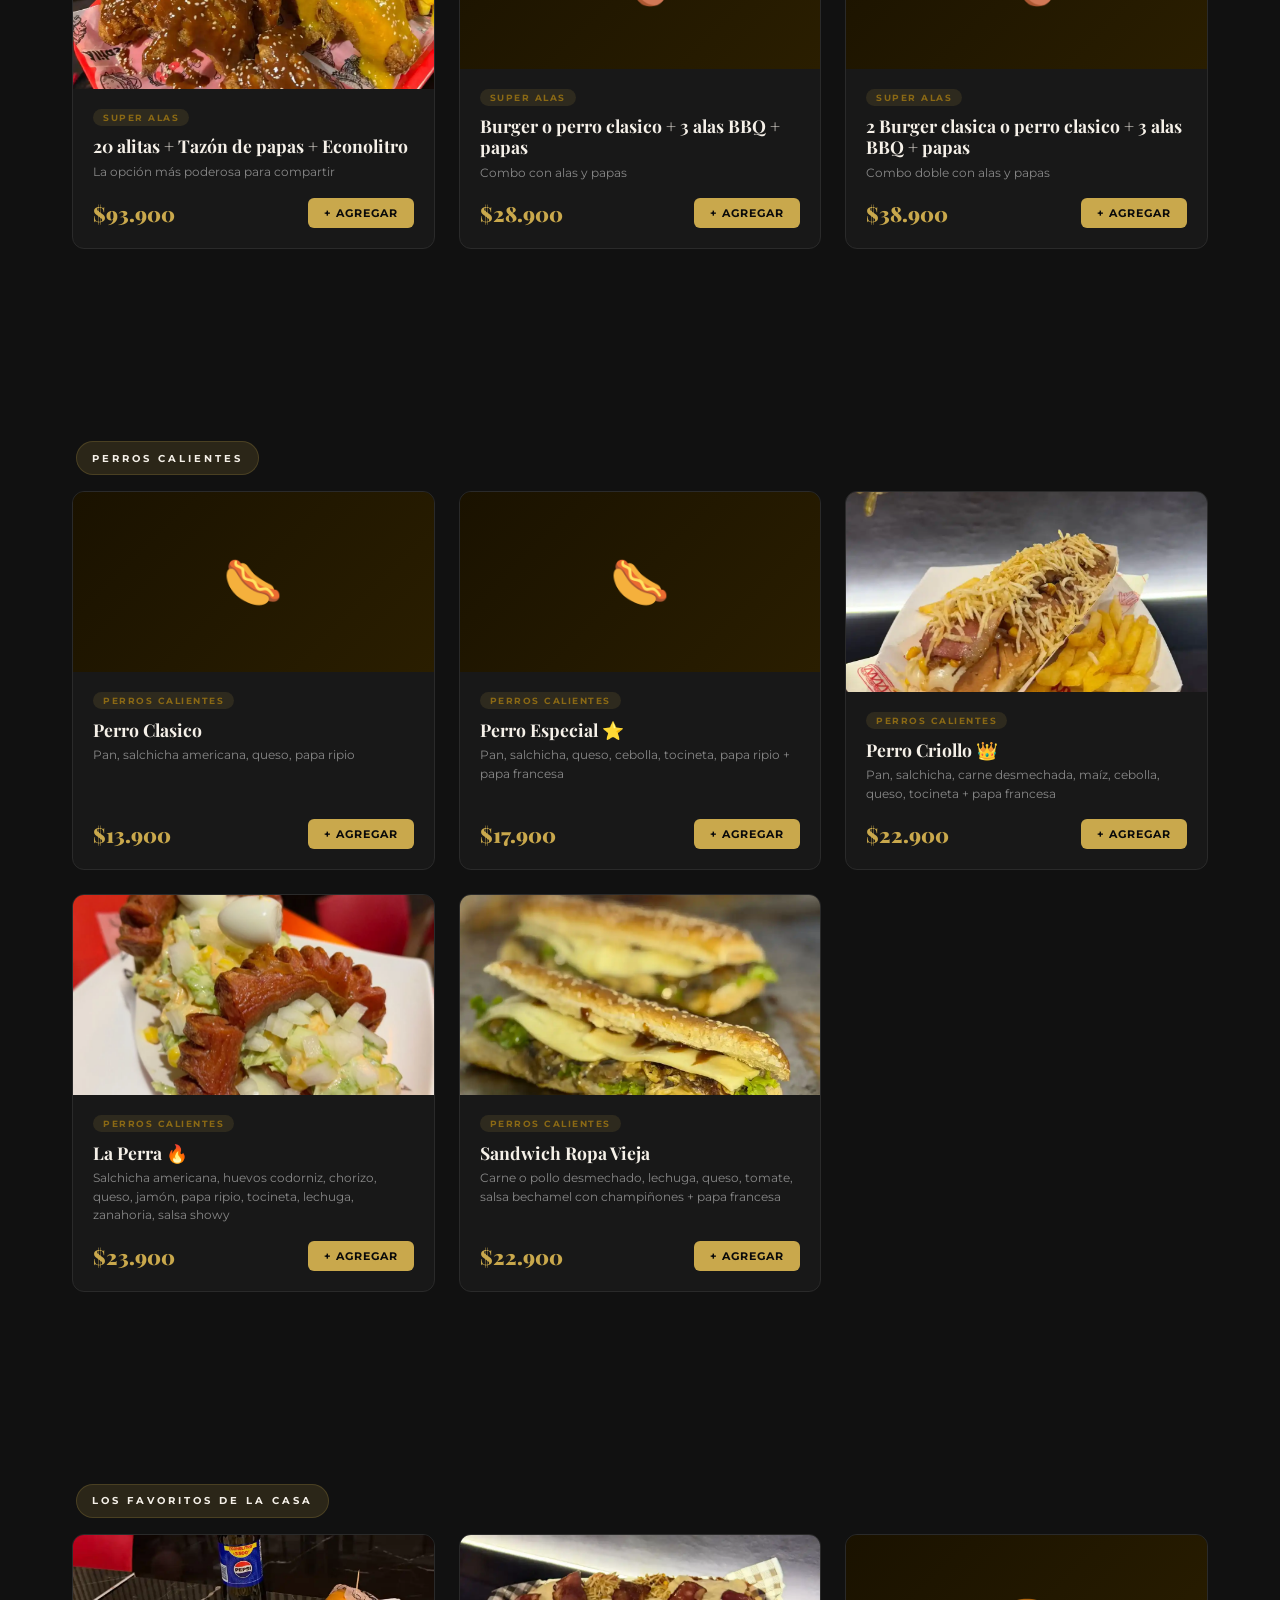
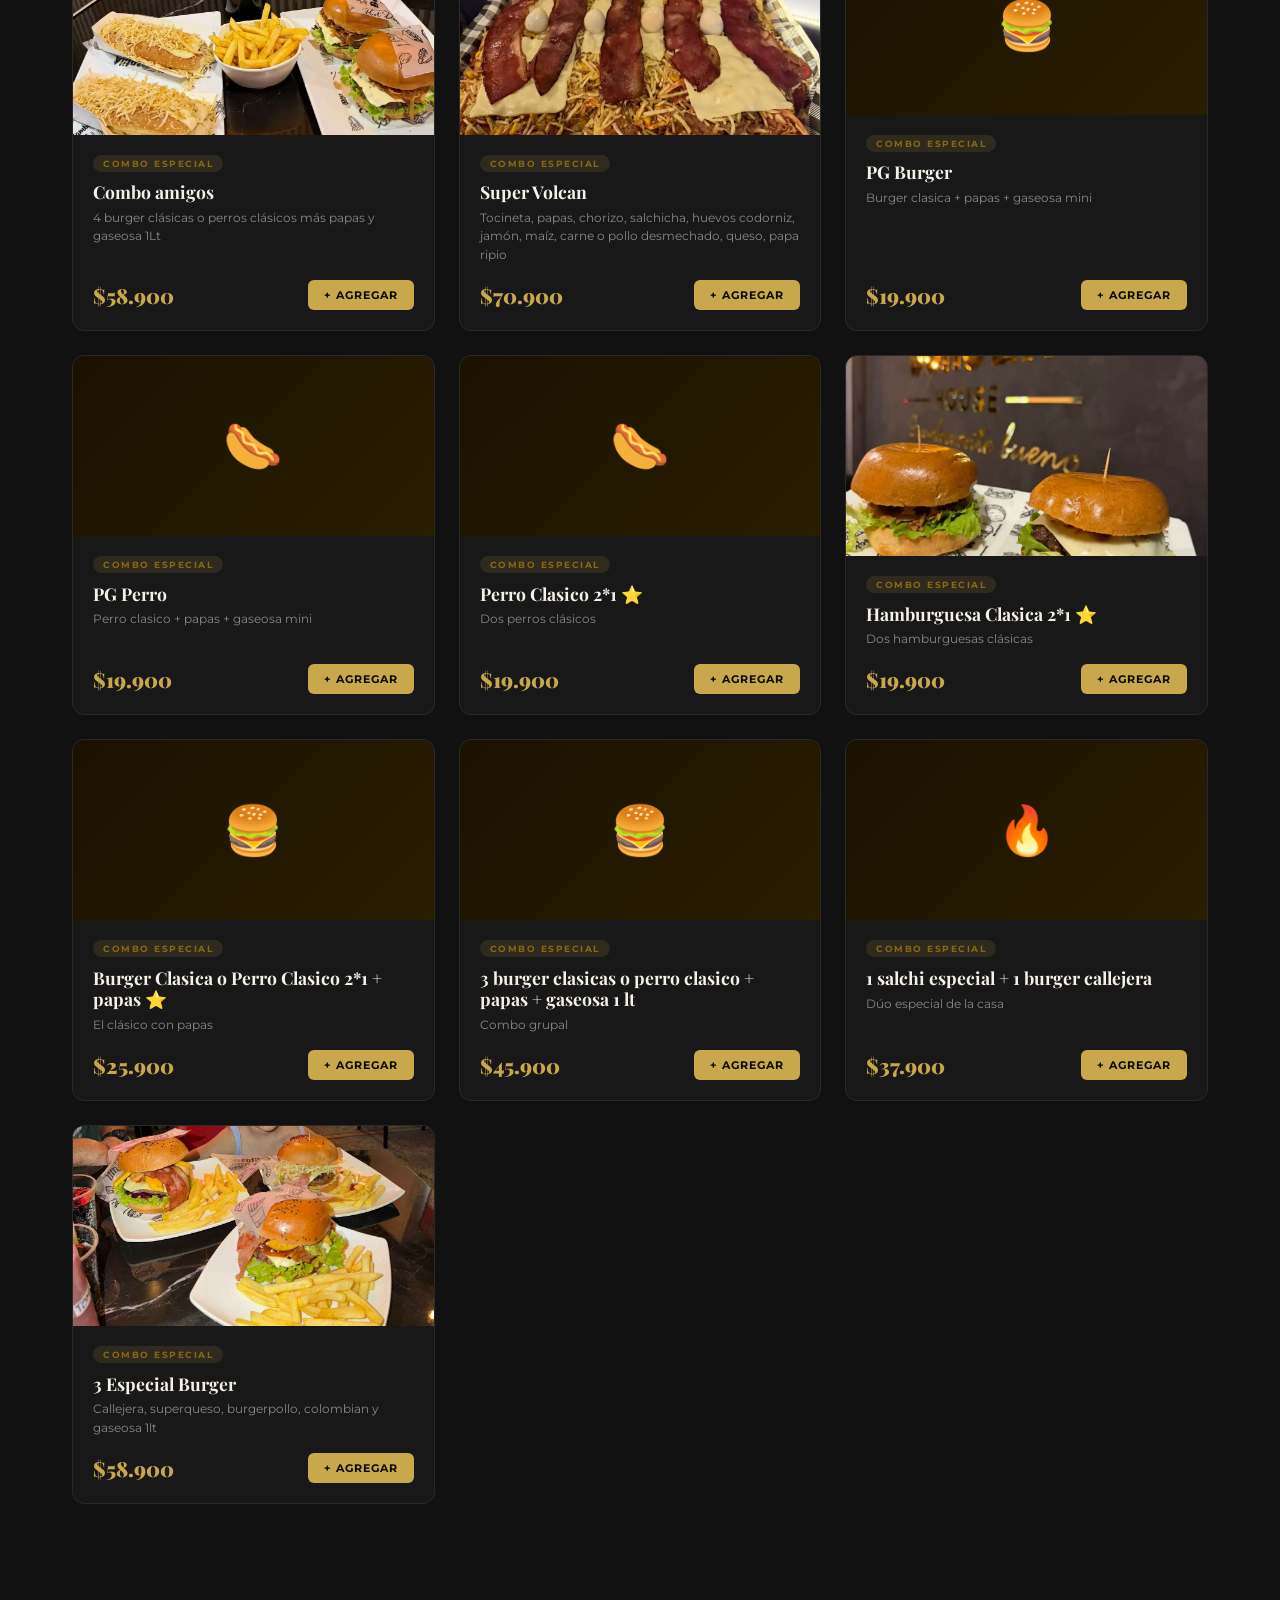
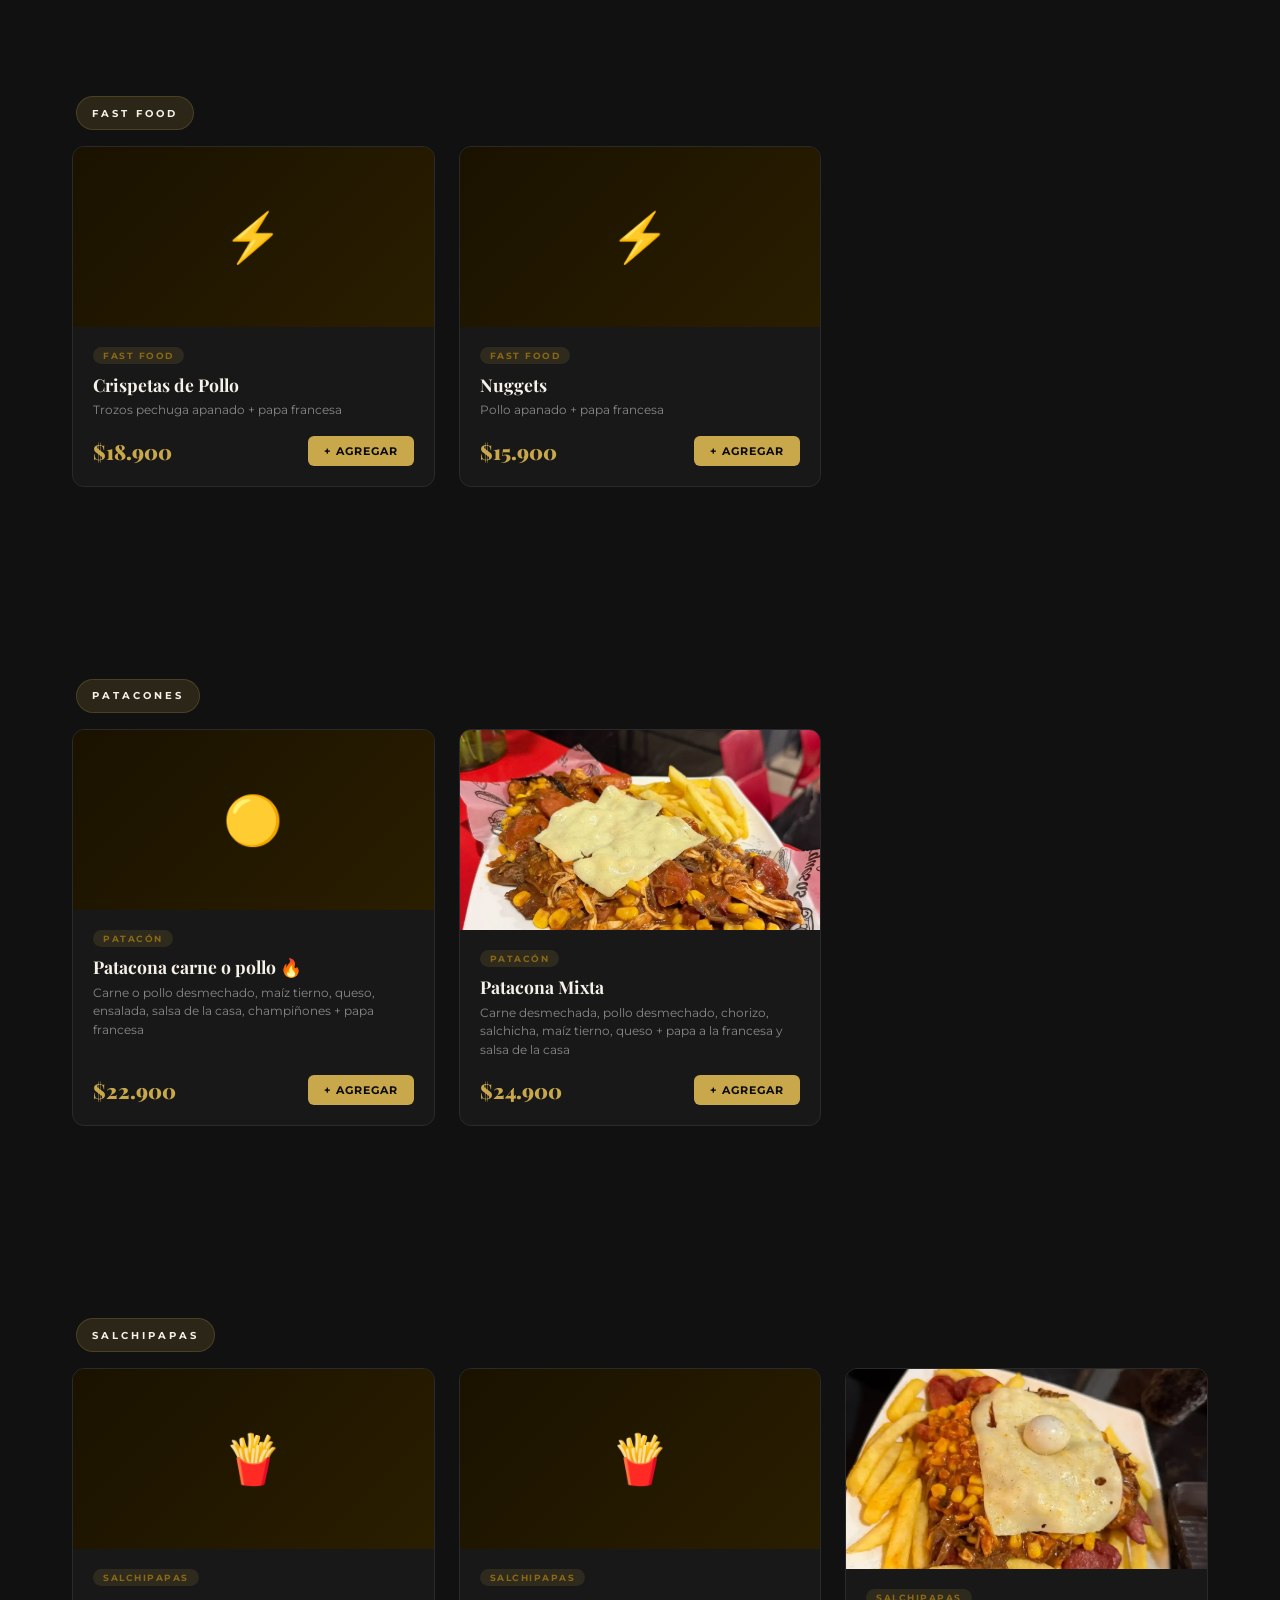
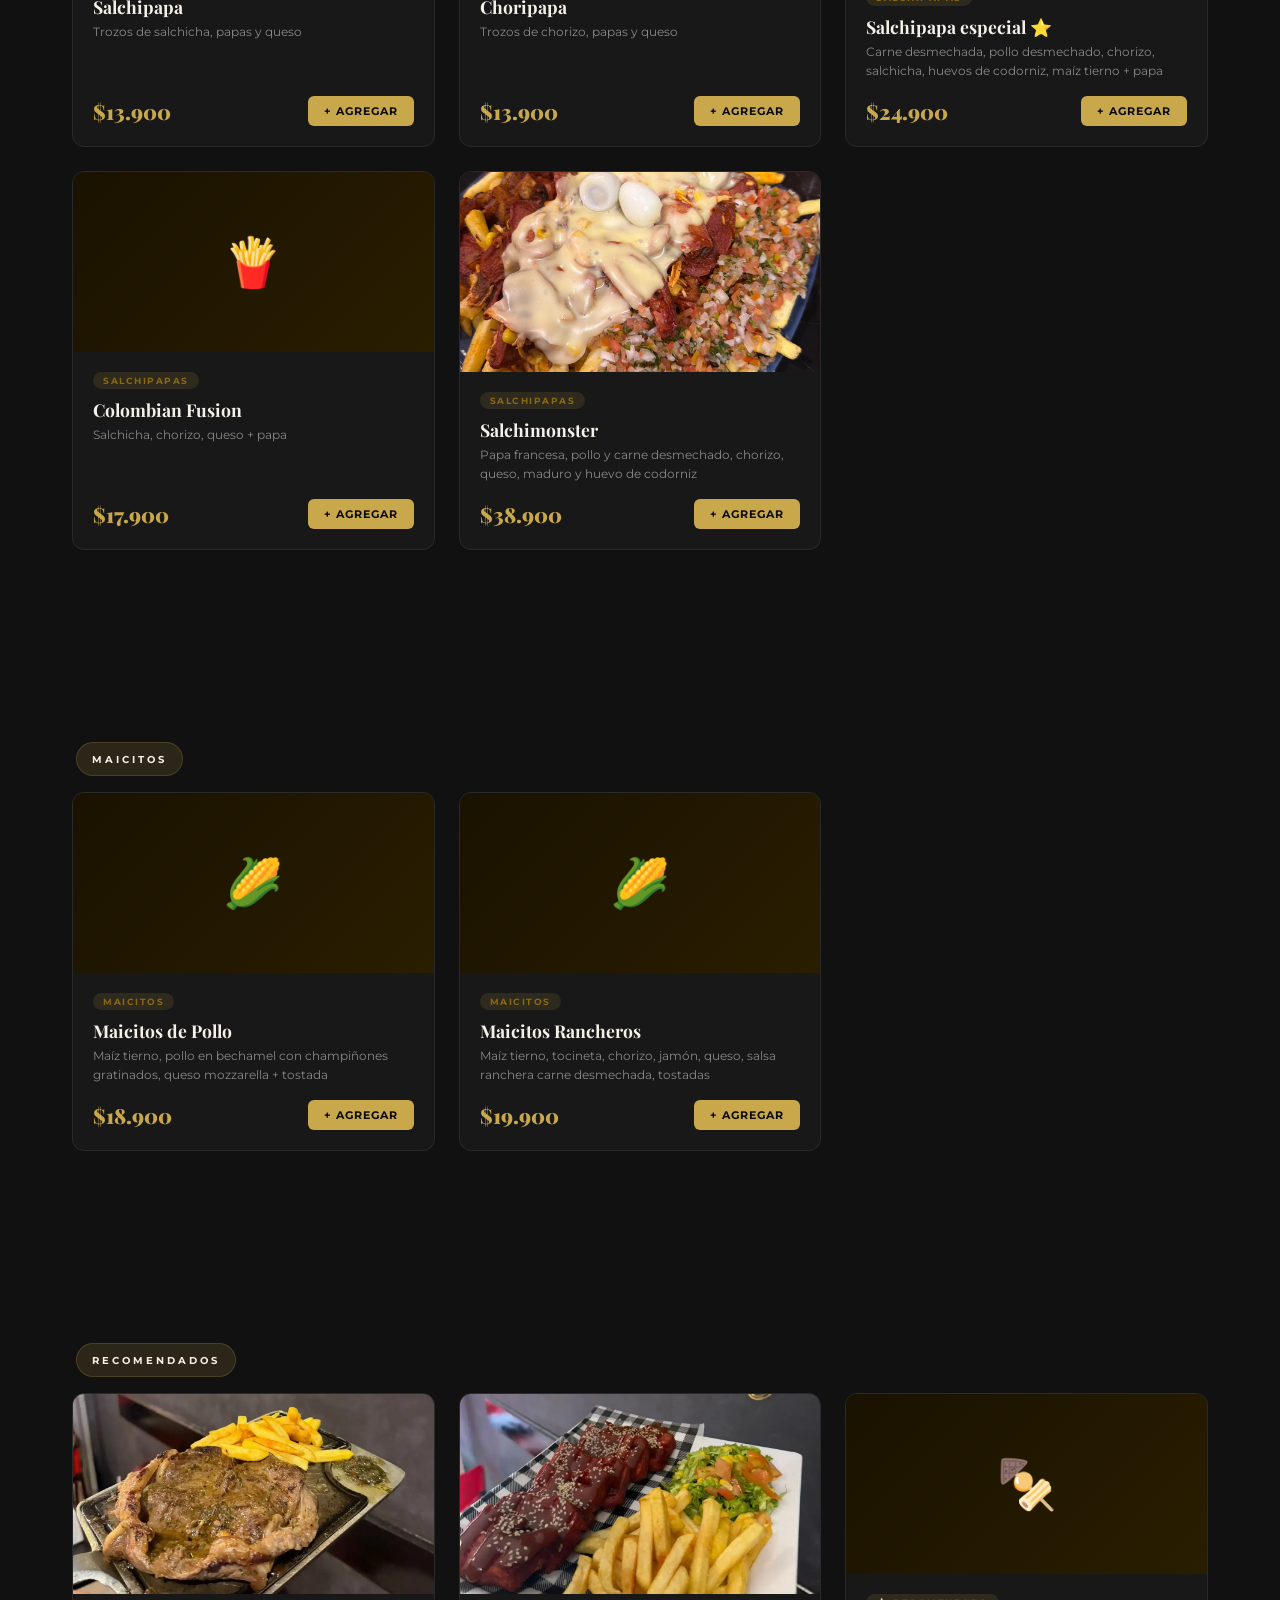
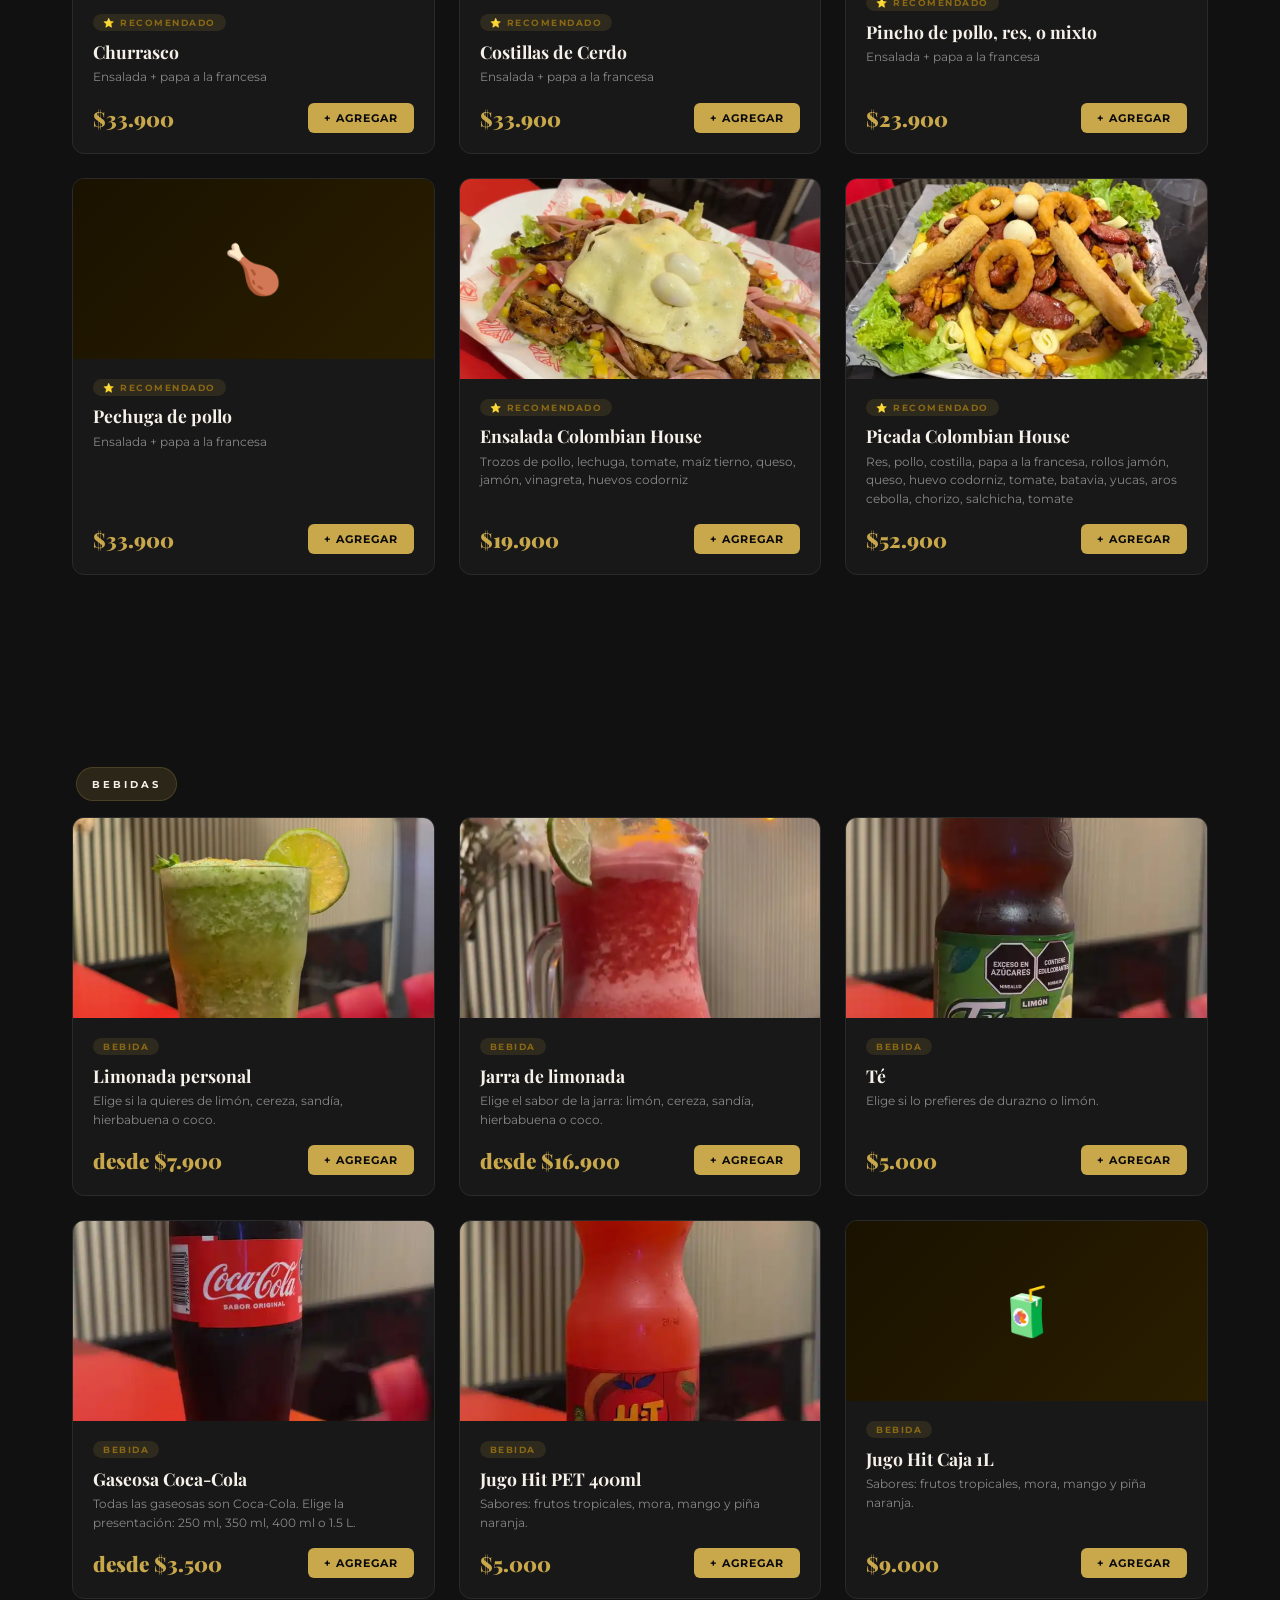
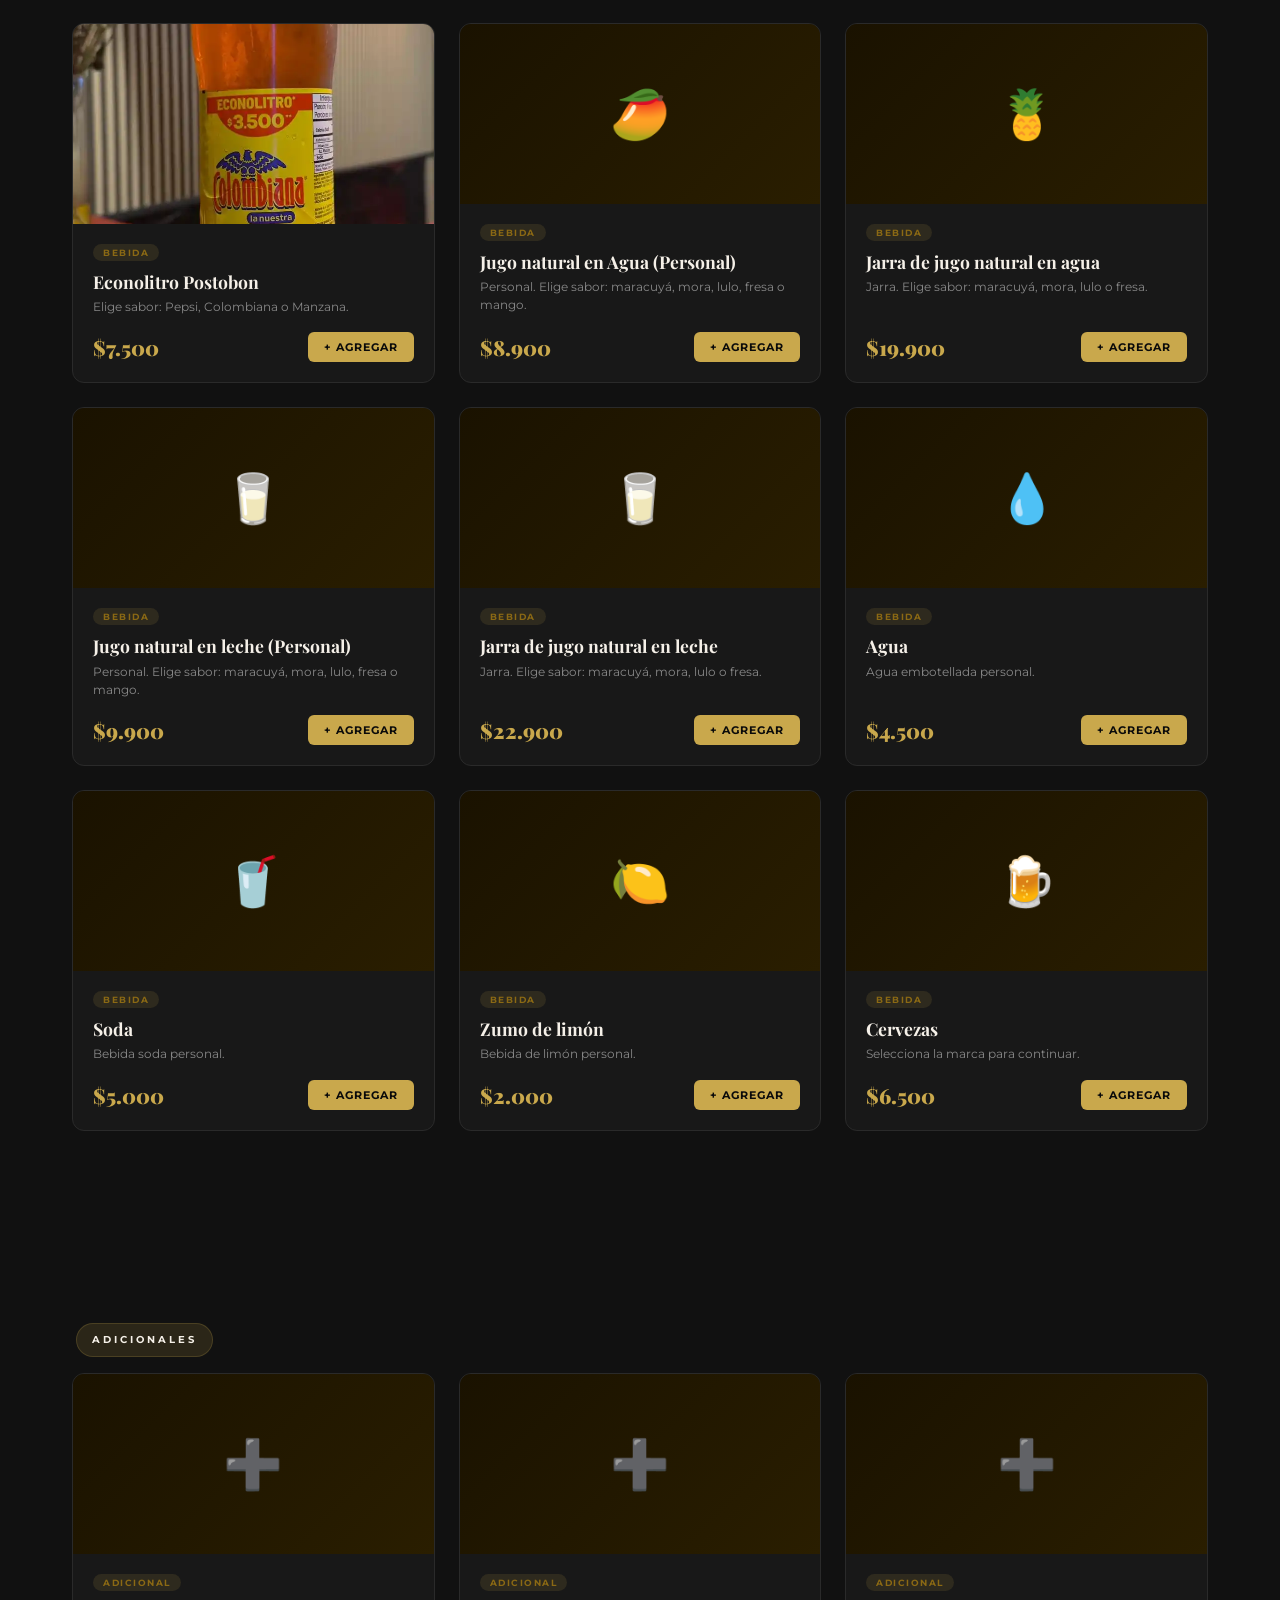
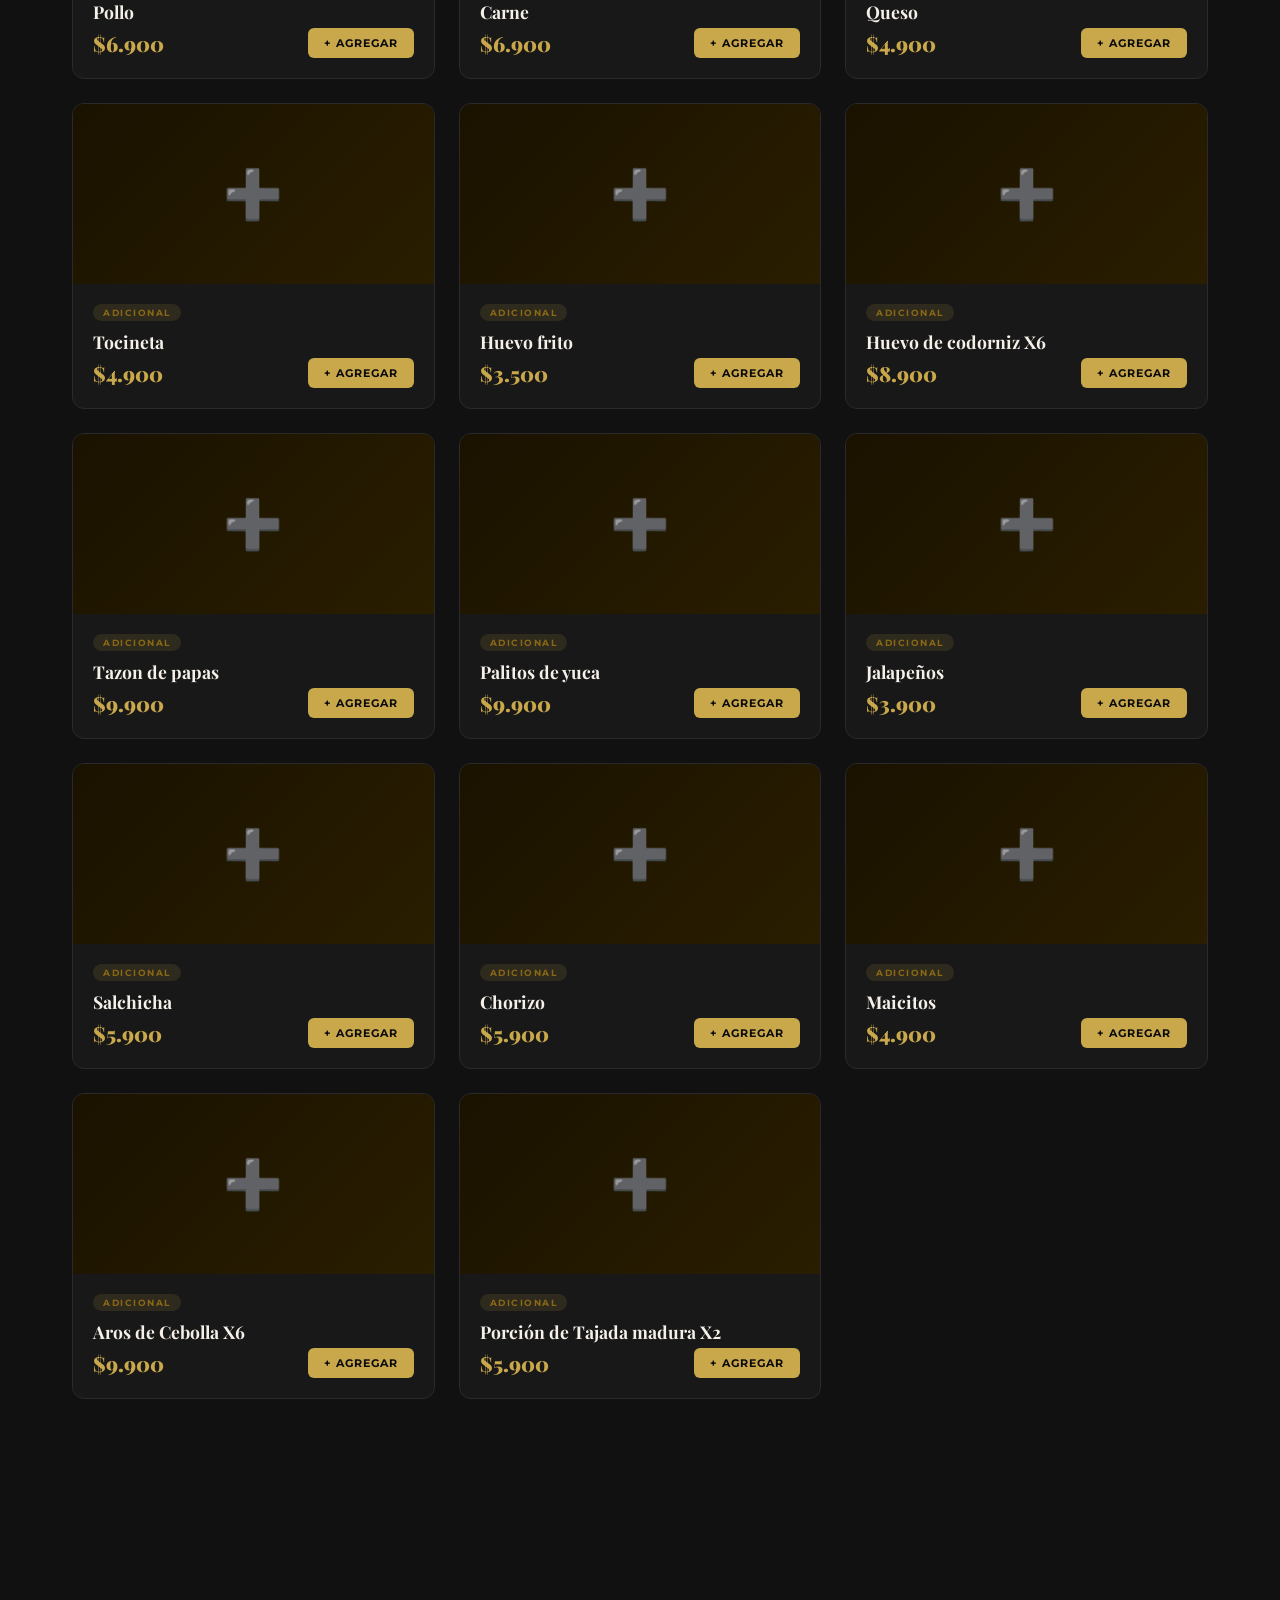
==== commit e1712163: "agrega boton Admin en el header Co-Authored-By: Claude Sonnet 4.6 <noreply@anthropic.com>" ====
--- a/index.html
+++ b/index.html
@@ -34,6 +34,7 @@
     <li><a href="#carta" onclick="showFavoritesFromNav(event)">Combos</a></li>
     <li><a href="#contacto">Contacto</a></li>
     <li><a href="#" class="cart-btn" onclick="toggleCart(event)">🛒 Carrito <span class="cart-badge" id="cartBadge">0</span></a></li>
+    <li><a href="/admin/" class="admin-nav-btn">⚙ Admin</a></li>
   </ul>
   <div class="nav-actions">
     <a href="#" class="cart-btn mobile-cart-btn" onclick="toggleCart(event)" id="mobileCartBtn">🛒 <span class="cart-badge" id="cartBadge2">0</span></a>
--- a/styles.css
+++ b/styles.css
@@ -151,6 +151,25 @@
 }
 
 .cart-btn:hover { background: var(--gold-light) !important; color: var(--black) !important; }
+
+.admin-nav-btn {
+  border: 1.5px solid var(--gold-dark) !important;
+  color: var(--gold-dark) !important;
+  padding: 6px 14px !important;
+  border-radius: 4px;
+  font-size: 11px !important;
+  letter-spacing: 1.5px;
+  font-weight: 700 !important;
+  text-transform: uppercase;
+  transition: border-color 0.2s, color 0.2s, background 0.2s !important;
+  opacity: 0.6;
+}
+.admin-nav-btn:hover {
+  border-color: var(--gold) !important;
+  color: var(--gold) !important;
+  background: rgba(201,168,76,0.08) !important;
+  opacity: 1;
+}
 
 .mobile-cart-btn {
   display: none;
